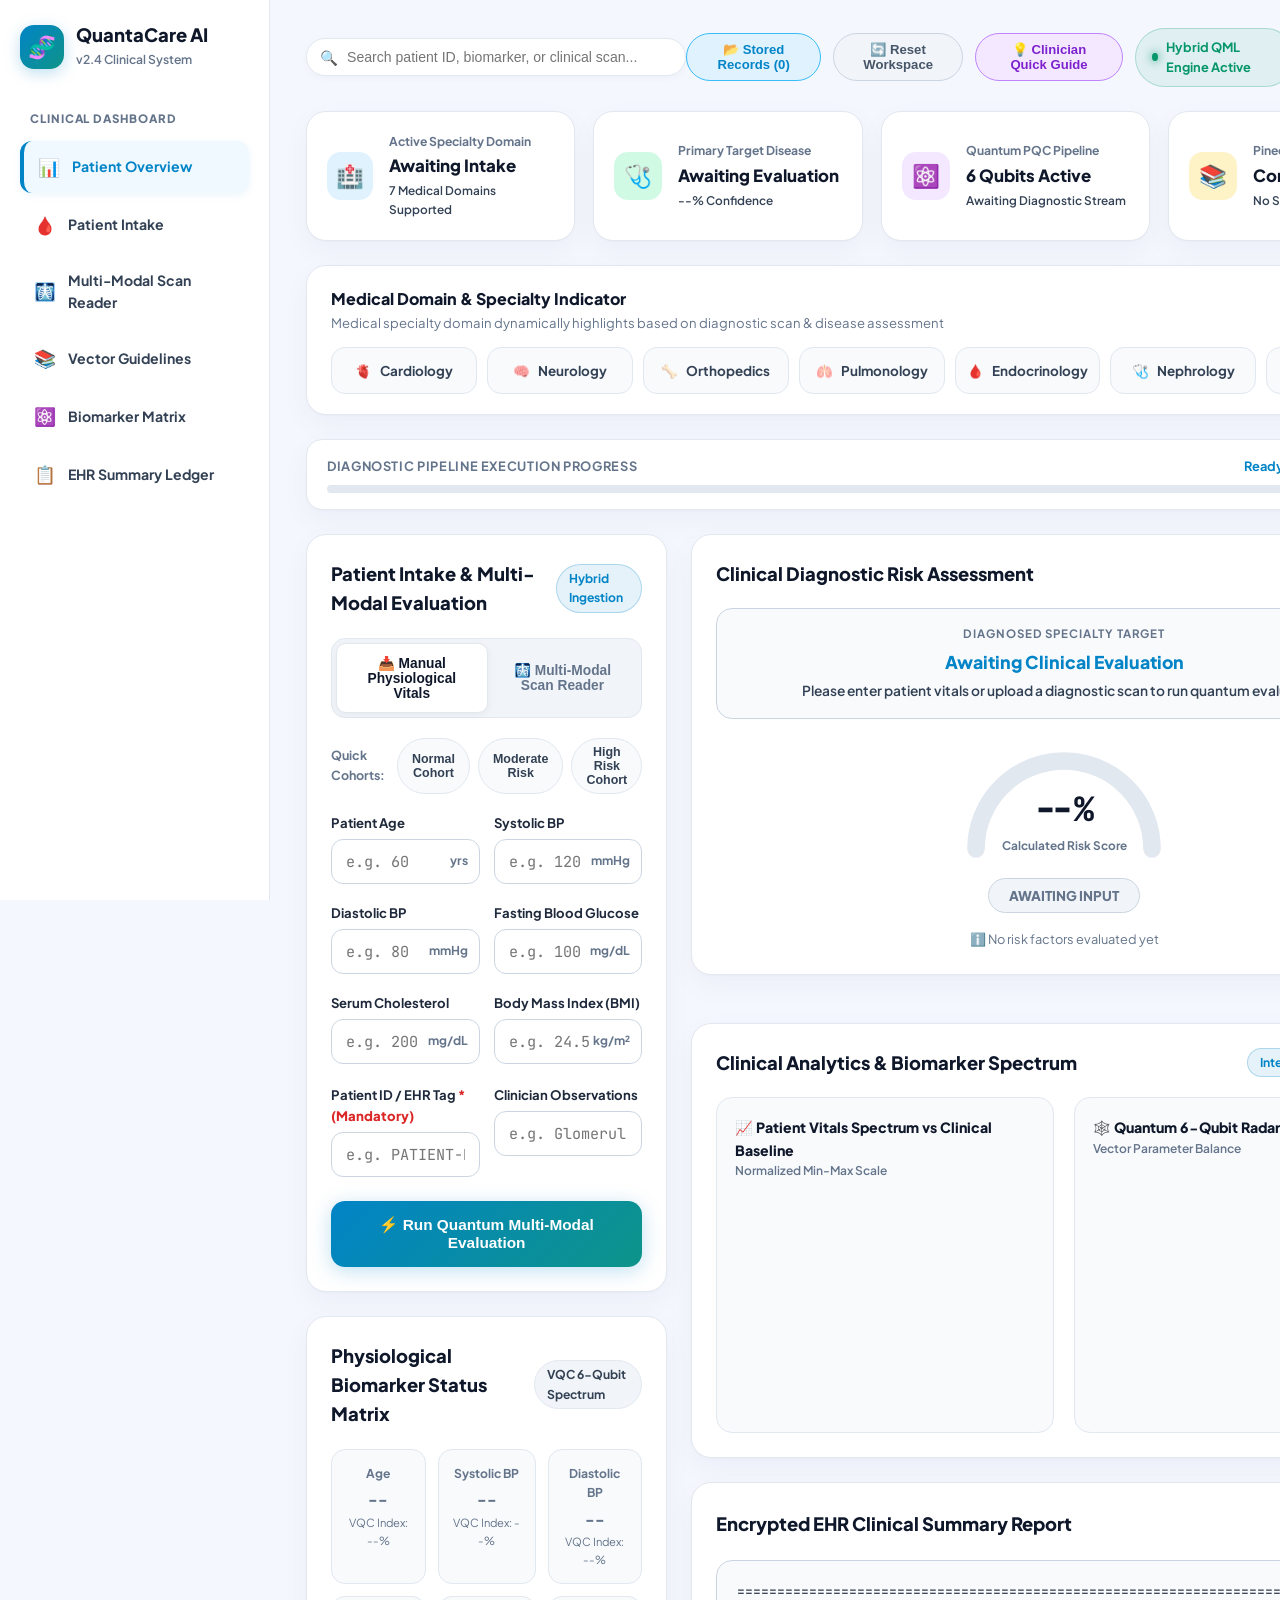
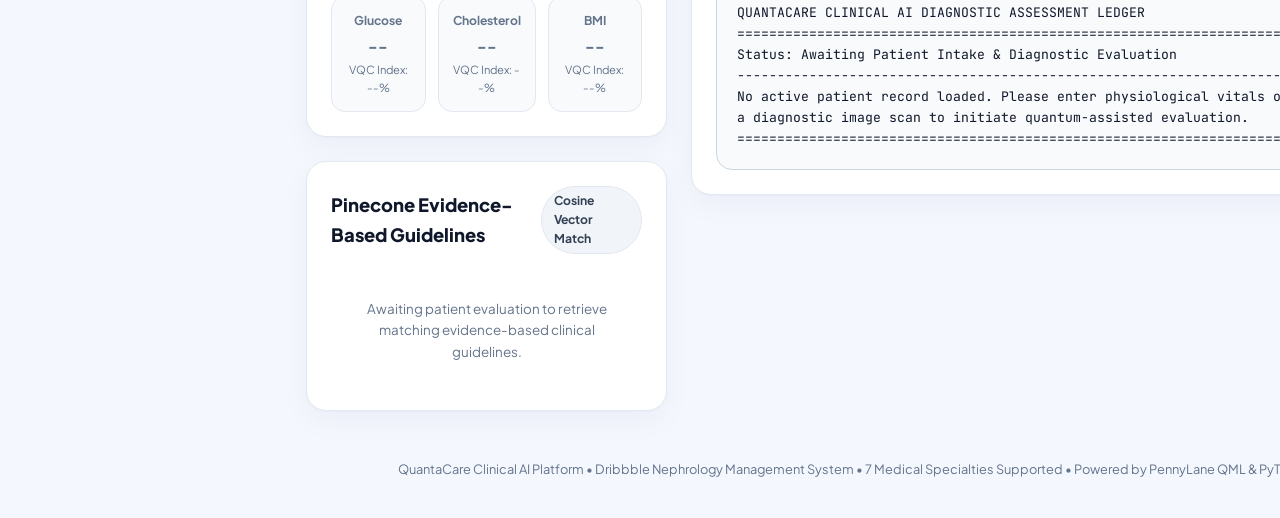
==== templates/index.html @ 94549319 "Initial commit for QuantaCare codebase and architecture docs" ====
<!DOCTYPE html>
<html lang="en">
<head>
    <meta charset="UTF-8">
    <meta name="viewport" content="width=device-width, initial-scale=1.0">
    <title>QuantaCare — Nephrology & Multi-Domain Clinical Intelligence System</title>
    <link rel="preconnect" href="https://fonts.googleapis.com">
    <link rel="preconnect" href="https://fonts.gstatic.com" crossorigin>
    <link href="https://fonts.googleapis.com/css2?family=Plus+Jakarta+Sans:wght@300;400;500;600;700;800&family=JetBrains+Mono:wght@400;600;800&display=swap" rel="stylesheet">
    <script src="https://cdn.jsdelivr.net/npm/chart.js@4.4.1/dist/chart.umd.min.js"></script>
    <link rel="stylesheet" href="/static/css/vintage.css?v=5.0">
</head>
<body class="dribbble-dashboard-body">

    <div class="app-layout">
        <!-- 1. Dribbble Sidebar Navigation -->
        <aside class="sidebar">
            <div class="sidebar-header">
                <div class="brand-logo">
                    <span class="logo-icon">🧬</span>
                    <div class="brand-text">
                        <span class="brand-title">QuantaCare AI</span>
                        <span class="brand-sub">v2.4 Clinical System</span>
                    </div>
                </div>
            </div>

            <nav class="sidebar-nav">
                <div class="nav-section-title">CLINICAL DASHBOARD</div>
                <a href="#" class="nav-item active">
                    <span class="nav-icon">📊</span>
                    <span class="nav-label">Patient Overview</span>
                </a>
                <a href="#panel_manual_entry" class="nav-item">
                    <span class="nav-icon">🩸</span>
                    <span class="nav-label">Patient Intake</span>
                </a>
                <a href="#panel_scan_entry" class="nav-item">
                    <span class="nav-icon">🩻</span>
                    <span class="nav-label">Multi-Modal Scan Reader</span>
                </a>
                <a href="#pinecone_section" class="nav-item">
                    <span class="nav-icon">📚</span>
                    <span class="nav-label">Vector Guidelines</span>
                </a>
                <a href="#biomarker_section" class="nav-item">
                    <span class="nav-icon">⚛️</span>
                    <span class="nav-label">Biomarker Matrix</span>
                </a>
                <a href="#report_section" class="nav-item">
                    <span class="nav-icon">📋</span>
                    <span class="nav-label">EHR Summary Ledger</span>
                </a>
            </nav>


        </aside>

        <!-- 2. Main Content Workspace -->
        <main class="main-content">

            <!-- Top Navigation Bar -->
            <header class="top-navbar">
                <div class="navbar-left">
                    <div class="search-bar">
                        <span class="search-icon">🔍</span>
                        <input type="text" id="global_search_input" class="search-input" placeholder="Search patient ID, biomarker, or clinical scan..." autocomplete="off">
                        <div id="global_search_dropdown" class="search-dropdown-menu" style="display: none;"></div>
                    </div>
                </div>

                <div class="navbar-right">
                    <button type="button" class="btn-history-toggle" id="btn_history_toggle">📂 Stored Records (<span id="stored_records_count">0</span>)</button>
                    <button type="button" class="btn-guide-toggle" id="btn_reset_workspace" style="background: #f1f5f9; color: #475569; border: 1px solid #cbd5e1;">🔄 Reset Workspace</button>
                    <button type="button" class="btn-guide-toggle" id="btn_guide_toggle">💡 Clinician Quick Guide</button>
                    <div class="sys-pill live">
                        <span class="dot-pulse"></span>
                        <span>Hybrid QML Engine Active</span>
                    </div>
                    <button type="button" class="btn-print-out" id="btn_print_report">🖨️ Export EHR Report</button>
                </div>
            </header>

            <!-- Clinician Quick Guide Collapsible Box -->
            <div class="guide-collapsible-box" id="guide_box" style="display: none;">
                <div class="guide-box-title">📋 Clinician Workflow Instructions & Diagnostic Protocol</div>
                <div class="guide-box-grid">
                    <div class="guide-step">
                        <div class="guide-step-num">1</div>
                        <div>Select a <strong>Medical Specialty</strong> pill below or enter manual patient vitals.</div>
                    </div>
                    <div class="guide-step">
                        <div class="guide-step-num">2</div>
                        <div>Upload a <strong>Medical CT/X-Ray Scan</strong> or report image for automated PyTorch CNN feature extraction.</div>
                    </div>
                    <div class="guide-step">
                        <div class="guide-step-num">3</div>
                        <div>Review the <strong>SVG Risk Speedometer</strong>, Pinecone Vector Matches, and encrypted EHR Diagnostic Summary.</div>
                    </div>
                </div>
            </div>

            <!-- 3. Top Banner Metric Stat Cards -->
            <section class="stats-banner-grid">
                <div class="stat-card">
                    <div class="stat-icon-wrap icon-blue">🏥</div>
                    <div class="stat-info">
                        <div class="stat-label">Active Specialty Domain</div>
                        <div class="stat-value" id="disp_active_domain_label">Awaiting Intake</div>
                        <div class="stat-sub">7 Medical Domains Supported</div>
                    </div>
                </div>

                <div class="stat-card">
                    <div class="stat-icon-wrap icon-emerald">🩺</div>
                    <div class="stat-info">
                        <div class="stat-label">Primary Target Disease</div>
                        <div class="stat-value" id="disp_stat_disease_name">Awaiting Evaluation</div>
                        <div class="stat-sub" id="disp_confidence">--% Confidence</div>
                    </div>
                </div>

                <div class="stat-card">
                    <div class="stat-icon-wrap icon-purple">⚛️</div>
                    <div class="stat-info">
                        <div class="stat-label">Quantum PQC Pipeline</div>
                        <div class="stat-value">6 Qubits Active</div>
                        <div class="stat-sub" id="disp_fusion_mode">Awaiting Diagnostic Stream</div>
                    </div>
                </div>

                <div class="stat-card">
                    <div class="stat-icon-wrap icon-amber">📚</div>
                    <div class="stat-info">
                        <div class="stat-label">Pinecone Vector DB</div>
                        <div class="stat-value">Connected</div>
                        <div class="stat-sub" id="disp_image_status">No Scan Ingested</div>
                    </div>
                </div>
            </section>

            <!-- 4. 7-Medical Domain Selector Deck -->
            <section class="domain-selector-section">
                <div class="section-title-row">
                    <div class="section-heading">Medical Domain & Specialty Indicator</div>
                    <div class="section-desc">Medical specialty domain dynamically highlights based on diagnostic scan & disease assessment</div>
                </div>
                <div class="specialty-pill-grid">
                    <div class="specialty-btn" data-domain="cardiology">
                        <span>🫀</span> Cardiology
                    </div>
                    <div class="specialty-btn" data-domain="neurology">
                        <span>🧠</span> Neurology
                    </div>
                    <div class="specialty-btn" data-domain="orthopedics">
                        <span>🦴</span> Orthopedics
                    </div>
                    <div class="specialty-btn" data-domain="pulmonology">
                        <span>🫁</span> Pulmonology
                    </div>
                    <div class="specialty-btn" data-domain="endocrinology">
                        <span>🩸</span> Endocrinology
                    </div>
                    <div class="specialty-btn" data-domain="nephrology">
                        <span>🩺</span> Nephrology
                    </div>
                    <div class="specialty-btn" data-domain="oncology">
                        <span>🔬</span> Oncology
                    </div>
                </div>
            </section>

            <!-- Progress Tracker -->
            <div class="progress-card progress-container">
                <div class="progress-header-row">
                    <div class="progress-header-title">Diagnostic Pipeline Execution Progress</div>
                    <div class="progress-status-text" id="disp_step_status">Ready for Patient Evaluation</div>
                </div>
                <div class="progress-track">
                    <div class="progress-bar" id="main_progress_bar"></div>
                </div>
            </div>

            <!-- 5. Main 2-Column Dashboard Workspace Grid -->
            <div class="dashboard-grid">

                <!-- Left Column: Patient Evaluation Intake Workspace -->
                <div class="grid-column">

                    <!-- Intake Card -->
                    <div class="modern-card">
                        <div class="card-title-row">
                            <h2 class="card-title-text">Patient Intake & Multi-Modal Evaluation</h2>
                            <span class="card-badge glow-badge">Hybrid Ingestion</span>
                        </div>

                        <!-- Tab Switcher -->
                        <div class="tab-switcher">
                            <button type="button" class="tab-btn active" id="tab_btn_manual">📥 Manual Physiological Vitals</button>
                            <button type="button" class="tab-btn" id="tab_btn_scan">🩻 Multi-Modal Scan Reader</button>
                        </div>

                        <!-- Panel A: Manual Form -->
                        <div id="panel_manual_entry" style="display: block;">
                            <div class="preset-pills">
                                <span class="preset-label" style="font-size: 0.78rem; font-weight: 700; color: #64748b; margin-right: 4px; align-self: center;">Quick Cohorts:</span>
                                <button type="button" class="preset-pill-btn" id="preset_normal">Normal Cohort</button>
                                <button type="button" class="preset-pill-btn" id="preset_moderate">Moderate Risk</button>
                                <button type="button" class="preset-pill-btn" id="preset_high">High Risk Cohort</button>
                            </div>

                            <form id="form_manual_vitals">
                                <div class="vitals-input-grid">
                                    <div class="form-group">
                                        <label class="form-label" for="val_age">Patient Age</label>
                                        <div class="input-wrap">
                                            <input type="number" id="val_age" class="styled-input" placeholder="e.g. 60" min="1" max="120" step="1">
                                            <span class="input-suffix">yrs</span>
                                        </div>
                                    </div>
                                    <div class="form-group">
                                        <label class="form-label" for="val_sys_bp">Systolic BP</label>
                                        <div class="input-wrap">
                                            <input type="number" id="val_sys_bp" class="styled-input" placeholder="e.g. 120" min="60" max="260" step="1">
                                            <span class="input-suffix">mmHg</span>
                                        </div>
                                    </div>
                                    <div class="form-group">
                                        <label class="form-label" for="val_dia_bp">Diastolic BP</label>
                                        <div class="input-wrap">
                                            <input type="number" id="val_dia_bp" class="styled-input" placeholder="e.g. 80" min="40" max="150" step="1">
                                            <span class="input-suffix">mmHg</span>
                                        </div>
                                    </div>
                                    <div class="form-group">
                                        <label class="form-label" for="val_fbs">Fasting Blood Glucose</label>
                                        <div class="input-wrap">
                                            <input type="number" id="val_fbs" class="styled-input" placeholder="e.g. 100" min="50" max="500" step="1">
                                            <span class="input-suffix">mg/dL</span>
                                        </div>
                                    </div>
                                    <div class="form-group">
                                        <label class="form-label" for="val_chol">Serum Cholesterol</label>
                                        <div class="input-wrap">
                                            <input type="number" id="val_chol" class="styled-input" placeholder="e.g. 200" min="100" max="600" step="1">
                                            <span class="input-suffix">mg/dL</span>
                                        </div>
                                    </div>
                                    <div class="form-group">
                                        <label class="form-label" for="val_bmi">Body Mass Index (BMI)</label>
                                        <div class="input-wrap">
                                            <input type="number" id="val_bmi" class="styled-input" placeholder="e.g. 24.5" min="10" max="60" step="0.1">
                                            <span class="input-suffix">kg/m²</span>
                                        </div>
                                    </div>
                                </div>

                                <div class="meta-inputs">
                                    <div class="form-group">
                                        <label class="form-label" for="val_patient_id">Patient ID / EHR Tag <span style="color: #dc2626; font-weight: 800;">* (Mandatory)</span></label>
                                        <input type="text" id="val_patient_id" class="styled-input" placeholder="e.g. PATIENT-NEPH-4091" required>
                                    </div>
                                    <div class="form-group">
                                        <label class="form-label" for="val_notes">Clinician Observations</label>
                                        <input type="text" id="val_notes" class="styled-input" placeholder="e.g. Glomerular Filtration Rate check requested">
                                    </div>
                                </div>

                                <button type="submit" class="btn-primary-action" id="btn_run_eval">
                                    <span>⚡ Run Quantum Multi-Modal Evaluation</span>
                                </button>
                            </form>
                        </div>

                        <!-- Panel B: Scan Reader Drag and Drop -->
                        <div id="panel_scan_entry" style="display: none;">
                            <div class="form-group" style="margin-bottom: 16px; text-align: left;">
                                <label class="form-label" for="scan_patient_id">Patient ID / EHR Tag <span style="color: #dc2626; font-weight: 800;">* (Mandatory)</span></label>
                                <input type="text" id="scan_patient_id" class="styled-input" placeholder="e.g. PATIENT-SCAN-9021" required>
                            </div>

                            <!-- Mandatory 6 Vitals Input Grid for Scan Ingestion -->
                            <div class="vitals-input-grid" style="margin-bottom: 16px;">
                                <div class="form-group">
                                    <label class="form-label" for="scan_age">Patient Age <span style="color: #dc2626; font-weight: 800;">* (Mandatory)</span></label>
                                    <div class="input-wrap">
                                        <input type="number" id="scan_age" class="styled-input" placeholder="e.g. 60" min="1" max="120" step="1" required>
                                        <span class="input-suffix">yrs</span>
                                    </div>
                                </div>
                                <div class="form-group">
                                    <label class="form-label" for="scan_sys_bp">Systolic BP <span style="color: #dc2626; font-weight: 800;">* (Mandatory)</span></label>
                                    <div class="input-wrap">
                                        <input type="number" id="scan_sys_bp" class="styled-input" placeholder="e.g. 120" min="60" max="260" step="1" required>
                                        <span class="input-suffix">mmHg</span>
                                    </div>
                                </div>
                                <div class="form-group">
                                    <label class="form-label" for="scan_dia_bp">Diastolic BP <span style="color: #dc2626; font-weight: 800;">* (Mandatory)</span></label>
                                    <div class="input-wrap">
                                        <input type="number" id="scan_dia_bp" class="styled-input" placeholder="e.g. 80" min="40" max="150" step="1" required>
                                        <span class="input-suffix">mmHg</span>
                                    </div>
                                </div>
                                <div class="form-group">
                                    <label class="form-label" for="scan_fbs">Fasting Blood Glucose <span style="color: #dc2626; font-weight: 800;">* (Mandatory)</span></label>
                                    <div class="input-wrap">
                                        <input type="number" id="scan_fbs" class="styled-input" placeholder="e.g. 100" min="50" max="500" step="1" required>
                                        <span class="input-suffix">mg/dL</span>
                                    </div>
                                </div>
                                <div class="form-group">
                                    <label class="form-label" for="scan_chol">Serum Cholesterol <span style="color: #dc2626; font-weight: 800;">* (Mandatory)</span></label>
                                    <div class="input-wrap">
                                        <input type="number" id="scan_chol" class="styled-input" placeholder="e.g. 200" min="100" max="600" step="1" required>
                                        <span class="input-suffix">mg/dL</span>
                                    </div>
                                </div>
                                <div class="form-group">
                                    <label class="form-label" for="scan_bmi">BMI <span style="color: #dc2626; font-weight: 800;">* (Mandatory)</span></label>
                                    <div class="input-wrap">
                                        <input type="number" id="scan_bmi" class="styled-input" placeholder="e.g. 24.5" min="10" max="60" step="0.1" required>
                                        <span class="input-suffix">kg/m²</span>
                                    </div>
                                </div>
                            </div>

                            <div class="dropzone-box" id="ocr_drop_zone">
                                <div class="drop-icon">🩻</div>
                                <div class="drop-title">Drag & Drop Medical Scan or Lab Report</div>
                                <div class="drop-desc">Supports CT Scans, MRIs, X-Rays, ECGs, and Lab PDF/Image Reports (PNG, JPG, WEBP)</div>
                                <label class="btn-browse" for="scan_file_input">Browse Clinical Image Files</label>
                                <input type="file" id="scan_file_input" accept="image/*,.pdf" style="display: none;">

                                <div class="preview-box" id="preview_box" style="display: none;">
                                    <img id="img_preview_thumb" class="preview-img" src="" alt="Scan Thumbnail">
                                    <div class="preview-info">
                                        <div class="preview-info-name" id="preview_filename">scan_image.png</div>
                                        <div class="preview-info-size" id="preview_filesize">142 KB</div>
                                        <div class="preview-info-tag">✓ PyTorch CNN Encoder Ready</div>
                                    </div>
                                </div>
                            </div>

                            <button type="button" class="btn-primary-action" id="btn_upload_scan" style="margin-top: 20px;">
                                <span>🔍 Extract Visual Embeddings & Scan</span>
                            </button>
                        </div>
                    </div>

                    <!-- Biomarker Status Matrix Card -->
                    <div class="modern-card" id="biomarker_section">
                        <div class="card-title-row">
                            <h2 class="card-title-text">Physiological Biomarker Status Matrix</h2>
                            <span class="card-badge">VQC 6-Qubit Spectrum</span>
                        </div>
                        <div class="biomarker-grid" id="qubit_telemetry_container">
                            <div class="biomarker-card">
                                <div class="biomarker-title">Age</div>
                                <div class="biomarker-val" style="color: var(--text-muted);">--</div>
                                <div style="color: var(--text-muted); font-size: 0.7rem; margin-top: 2px;">VQC Index: --%</div>
                            </div>
                            <div class="biomarker-card">
                                <div class="biomarker-title">Systolic BP</div>
                                <div class="biomarker-val" style="color: var(--text-muted);">--</div>
                                <div style="color: var(--text-muted); font-size: 0.7rem; margin-top: 2px;">VQC Index: --%</div>
                            </div>
                            <div class="biomarker-card">
                                <div class="biomarker-title">Diastolic BP</div>
                                <div class="biomarker-val" style="color: var(--text-muted);">--</div>
                                <div style="color: var(--text-muted); font-size: 0.7rem; margin-top: 2px;">VQC Index: --%</div>
                            </div>
                            <div class="biomarker-card">
                                <div class="biomarker-title">Glucose</div>
                                <div class="biomarker-val" style="color: var(--text-muted);">--</div>
                                <div style="color: var(--text-muted); font-size: 0.7rem; margin-top: 2px;">VQC Index: --%</div>
                            </div>
                            <div class="biomarker-card">
                                <div class="biomarker-title">Cholesterol</div>
                                <div class="biomarker-val" style="color: var(--text-muted);">--</div>
                                <div style="color: var(--text-muted); font-size: 0.7rem; margin-top: 2px;">VQC Index: --%</div>
                            </div>
                            <div class="biomarker-card">
                                <div class="biomarker-title">BMI</div>
                                <div class="biomarker-val" style="color: var(--text-muted);">--</div>
                                <div style="color: var(--text-muted); font-size: 0.7rem; margin-top: 2px;">VQC Index: --%</div>
                            </div>
                        </div>
                    </div>

                    <!-- Pinecone Evidence-Based Guidelines -->
                    <div class="modern-card" id="pinecone_section">
                        <div class="card-title-row">
                            <h2 class="card-title-text">Pinecone Evidence-Based Guidelines</h2>
                            <span class="card-badge">Cosine Vector Match</span>
                        </div>
                        <div class="cases-gallery" id="pinecone_matches_container">
                            <div class="cases-placeholder">Awaiting patient evaluation to retrieve matching evidence-based clinical guidelines.</div>
                        </div>
                    </div>

                </div>

                <!-- Right Column: Diagnostic Risk Meter, Analytics & Encrypted EHR Report -->
                <div class="grid-column">

                    <!-- Diagnostic Risk Meter Card -->
                    <div class="modern-card">
                        <div class="card-title-row">
                            <h2 class="card-title-text">Clinical Diagnostic Risk Assessment</h2>
                            <span class="card-badge glow-badge">PennyLane QML</span>
                        </div>

                        <div class="target-disease-card">
                            <div class="target-label">Diagnosed Specialty Target</div>
                            <div class="target-title" id="disp_disease_name">Awaiting Clinical Evaluation</div>
                            <div class="target-desc" id="disp_condition_desc">Please enter patient vitals or upload a diagnostic scan to run quantum evaluation.</div>
                        </div>

                        <!-- SVG Speedometer Arc -->
                        <div class="gauge-meter-wrapper">
                            <div class="gauge-wrap">
                                <svg class="gauge-svg-element" viewBox="0 0 100 55">
                                    <path d="M 10 50 A 40 40 0 0 1 90 50" fill="none" stroke="#e2e8f0" stroke-width="8" stroke-linecap="round"/>
                                    <path id="svg_risk_arc" d="M 10 50 A 40 40 0 0 1 90 50" fill="none" stroke="url(#riskGradient)" stroke-width="8" stroke-dasharray="125.66" stroke-dashoffset="125.66" stroke-linecap="round" style="transition: stroke-dashoffset 1s ease;"/>
                                    <defs>
                                        <linearGradient id="riskGradient" x1="0%" y1="0%" x2="100%" y2="0%">
                                            <stop offset="0%" stop-color="#059669" />
                                            <stop offset="50%" stop-color="#d97706" />
                                            <stop offset="100%" stop-color="#dc2626" />
                                        </linearGradient>
                                    </defs>
                                </svg>
                                <div class="gauge-center-content">
                                    <div class="gauge-num-big" id="disp_risk_score">--%</div>
                                    <div class="gauge-num-label">Calculated Risk Score</div>
                                </div>
                            </div>

                            <div style="text-align: center;">
                                <span class="risk-pill-badge pill-neutral" id="wax_seal_badge">AWAITING INPUT</span>
                            </div>

                            <div class="factors-wrap" id="disp_risk_factors_container">
                                <span style="font-size: 0.8rem; color: var(--text-muted);">ℹ️ No risk factors evaluated yet</span>
                            </div>
                        </div>
                    </div>

                    <!-- Clinical Analytics & Biomarker Spectrum Graphs -->
                    <div class="modern-card analytics-card" id="analytics_section">
                        <div class="card-title-row">
                            <h2 class="card-title-text">Clinical Analytics & Biomarker Spectrum</h2>
                            <span class="card-badge glow-badge">Interactive Chart Engine</span>
                        </div>
                        <div class="analytics-charts-grid">
                            <div class="chart-box">
                                <div class="chart-header">
                                    <span class="chart-title">📈 Patient Vitals Spectrum vs Clinical Baseline</span>
                                    <span class="chart-sub">Normalized Min-Max Scale</span>
                                </div>
                                <div class="canvas-wrap">
                                    <canvas id="vitals_line_chart"></canvas>
                                </div>
                            </div>
                            <div class="chart-box">
                                <div class="chart-header">
                                    <span class="chart-title">🕸️ Quantum 6-Qubit Radar Telemetry</span>
                                    <span class="chart-sub">Vector Parameter Balance</span>
                                </div>
                                <div class="canvas-wrap">
                                    <canvas id="biomarker_radar_chart"></canvas>
                                </div>
                            </div>
                        </div>
                    </div>

                    <!-- EHR Diagnostic Report Box -->
                    <div class="modern-card" id="report_section">
                        <div class="card-title-row">
                            <h2 class="card-title-text">Encrypted EHR Clinical Summary Report</h2>
                            <button type="button" class="btn-print-out" id="btn_print_report_sec">🖨️ Print</button>
                        </div>
                        <div class="report-box" id="report_container">
================================================================================
QUANTACARE CLINICAL AI DIAGNOSTIC ASSESSMENT LEDGER
================================================================================
Status: Awaiting Patient Intake & Diagnostic Evaluation
--------------------------------------------------------------------------------
No active patient record loaded. Please enter physiological vitals or upload 
a diagnostic image scan to initiate quantum-assisted evaluation.
================================================================================
                        </div>
                    </div>

                </div>

            </div>

            <!-- Footer -->
            <footer class="app-foot">
                QuantaCare Clinical AI Platform • Dribbble Nephrology Management System • 7 Medical Specialties Supported • Powered by PennyLane QML & PyTorch Vision
            </footer>

        </main>
    </div>

    <!-- Stored Patient Records Drawer Modal -->
    <div class="modal-overlay" id="history_modal" style="display: none;">
        <div class="modal-card">
            <div class="modal-header">
                <h3>📂 Stored Patient Diagnostic Records Ledger</h3>
                <button type="button" class="btn-modal-close" id="btn_close_history">✖</button>
            </div>
            <div class="modal-body">
                <div class="modal-search-row">
                    <input type="text" id="history_search_input" class="search-input" placeholder="Search saved records by Patient ID, Domain, or Condition...">
                    <button type="button" class="btn-clear-history" id="btn_clear_history">🗑️ Clear Ledger</button>
                </div>
                <div class="history-list" id="history_list_container">
                    <!-- Populated dynamically via localStorage in app.js -->
                </div>
            </div>
        </div>
    </div>

    <script src="/static/js/app.js?v=5.7"></script>
</body>
</html>
---- static/css/vintage.css ----
/* ==========================================================================
   QUANTACARE — DRIBBBLE NEPHROLOGY MANAGEMENT SYSTEM DASHBOARD
   ========================================================================== */

@import url('https://fonts.googleapis.com/css2?family=Plus+Jakarta+Sans:wght@300;400;500;600;700;800&family=JetBrains+Mono:wght@400;600;800&display=swap');

:root {
    --bg-app: #f4f7fe;
    --bg-card: #ffffff;
    --bg-sidebar: #ffffff;
    --bg-subtle: #f8fafc;

    --primary: #0284c7;
    --primary-gradient: linear-gradient(135deg, #0284c7 0%, #0d9488 100%);
    --primary-glow: rgba(2, 132, 199, 0.25);
    --primary-hover: #0369a1;

    --accent-purple: #7c3aed;
    --accent-cyan: #0284c7;

    --text-main: #0f172a;
    --text-secondary: #334155;
    --text-muted: #64748b;

    --border-color: #e2e8f0;
    --border-strong: #cbd5e1;

    --risk-low: #059669;
    --risk-low-bg: rgba(5, 150, 105, 0.1);
    --risk-moderate: #d97706;
    --risk-moderate-bg: rgba(217, 119, 6, 0.1);
    --risk-high: #dc2626;
    --risk-high-bg: rgba(220, 38, 38, 0.1);

    --font-sans: 'Plus Jakarta Sans', -apple-system, BlinkMacSystemFont, sans-serif;
    --font-mono: 'JetBrains Mono', monospace;

    --radius-lg: 20px;
    --radius-md: 14px;
    --radius-sm: 8px;

    --shadow-card: 0 10px 30px rgba(15, 23, 42, 0.04), 0 1px 3px rgba(15, 23, 42, 0.02);
}

* {
    box-sizing: border-box;
    margin: 0;
    padding: 0;
    -webkit-font-smoothing: antialiased;
}

body.dribbble-dashboard-body {
    background-color: var(--bg-app);
    color: var(--text-main);
    font-family: var(--font-sans);
    font-size: 15px;
    line-height: 1.6;
    min-height: 100vh;
    margin: 0;
    padding: 0;
}

/* App Layout Grid: Sidebar + Main Content */
.app-layout {
    display: flex;
    min-height: 100vh;
}

/* --- Sidebar --- */
aside.sidebar {
    width: 270px;
    background: var(--bg-sidebar);
    border-right: 1px solid var(--border-color);
    display: flex;
    flex-direction: column;
    justify-content: space-between;
    padding: 24px 20px;
    position: sticky;
    top: 0;
    height: 100vh;
    flex-shrink: 0;
}

.sidebar-header {
    margin-bottom: 28px;
}

.brand-logo {
    display: flex;
    align-items: center;
    gap: 12px;
}

.logo-icon {
    width: 44px;
    height: 44px;
    background: var(--primary-gradient);
    border-radius: 14px;
    display: flex;
    align-items: center;
    justify-content: center;
    font-size: 1.4rem;
    color: #ffffff;
    box-shadow: 0 4px 15px rgba(2, 132, 199, 0.25);
}

.brand-title {
    font-size: 1.15rem;
    font-weight: 800;
    color: var(--text-main);
    display: block;
    line-height: 1.2;
}

.brand-sub {
    font-size: 0.76rem;
    color: var(--text-muted);
    font-weight: 600;
}

.sidebar-nav {
    display: flex;
    flex-direction: column;
    gap: 6px;
    flex: 1;
}

.nav-section-title {
    font-size: 0.72rem;
    font-weight: 800;
    color: var(--text-muted);
    letter-spacing: 0.08em;
    margin: 12px 0 6px 10px;
}

.nav-item {
    display: flex;
    align-items: center;
    gap: 12px;
    padding: 12px 14px;
    border-radius: 12px;
    color: var(--text-secondary);
    text-decoration: none;
    font-weight: 700;
    font-size: 0.88rem;
    transition: all 0.2s ease;
}

.nav-item:hover {
    background: #f8fafc;
    color: var(--text-main);
}

.nav-item.active {
    background: #f0f9ff;
    color: var(--primary);
    border-left: 4px solid var(--primary);
    box-shadow: 0 2px 8px rgba(2, 132, 199, 0.08);
}

.nav-icon {
    font-size: 1.1rem;
}

.doctor-profile-card {
    background: #f8fafc;
    border: 1px solid var(--border-color);
    border-radius: 16px;
    padding: 12px;
    display: flex;
    align-items: center;
    gap: 12px;
    position: relative;
}

.doc-avatar {
    width: 40px;
    height: 40px;
    border-radius: 12px;
    object-fit: cover;
}

.doc-name {
    font-size: 0.84rem;
    font-weight: 800;
    color: var(--text-main);
}

.doc-role {
    font-size: 0.74rem;
    color: var(--text-muted);
}

.doc-status-dot {
    width: 8px;
    height: 8px;
    background: #059669;
    border-radius: 50%;
    position: absolute;
    top: 14px;
    right: 14px;
    box-shadow: 0 0 8px #059669;
}

/* --- Main Content Workspace --- */
main.main-content {
    flex: 1;
    padding: 28px 36px;
    max-width: 1380px;
}

/* Top Navbar */
header.top-navbar {
    display: flex;
    justify-content: space-between;
    align-items: center;
    margin-bottom: 24px;
}

.search-bar {
    position: relative;
    display: flex;
    align-items: center;
}

.search-icon {
    position: absolute;
    left: 14px;
    font-size: 0.9rem;
    color: var(--text-muted);
}

.search-input {
    width: 380px;
    background: #ffffff;
    border: 1px solid var(--border-color);
    border-radius: 100px;
    padding: 10px 18px 10px 40px;
    font-size: 0.88rem;
    color: var(--text-main);
    outline: none;
    transition: all 0.2s ease;
    box-shadow: 0 2px 8px rgba(15, 23, 42, 0.03);
}

.search-input:focus {
    border-color: var(--primary);
    box-shadow: 0 0 0 3px rgba(2, 132, 199, 0.15);
}

.search-dropdown-menu {
    position: absolute;
    top: calc(100% + 8px);
    left: 0;
    width: 440px;
    background: #ffffff;
    border: 1px solid #cbd5e1;
    border-radius: 12px;
    box-shadow: 0 10px 30px -5px rgba(15, 23, 42, 0.18);
    z-index: 1000;
    max-height: 380px;
    overflow-y: auto;
    padding: 8px;
}

.search-dropdown-item {
    display: flex;
    justify-content: space-between;
    align-items: center;
    padding: 10px 12px;
    border-radius: 8px;
    cursor: pointer;
    transition: background 0.15s ease;
    border-bottom: 1px solid #f1f5f9;
}

.search-dropdown-item:last-child {
    border-bottom: none;
}

.search-dropdown-item:hover {
    background: #f0f9ff;
}

.search-dropdown-info {
    display: flex;
    flex-direction: column;
    gap: 2px;
    max-width: 70%;
}

.search-dropdown-title {
    font-weight: 700;
    font-size: 0.82rem;
    color: #0f172a;
}

.search-dropdown-sub {
    font-size: 0.74rem;
    color: #64748b;
}

.navbar-right {
    display: flex;
    align-items: center;
    gap: 12px;
}

.btn-guide-toggle {
    background: #f3e8ff;
    border: 1px solid #c084fc;
    color: #7e22ce;
    padding: 8px 18px;
    border-radius: 100px;
    font-size: 0.82rem;
    font-weight: 700;
    cursor: pointer;
    transition: all 0.25s ease;
}

.btn-guide-toggle:hover {
    background: #7e22ce;
    color: #ffffff;
}

.btn-history-toggle {
    background: #e0f2fe;
    border: 1px solid #38bdf8;
    color: #0284c7;
    padding: 8px 18px;
    border-radius: 100px;
    font-size: 0.82rem;
    font-weight: 700;
    cursor: pointer;
    transition: all 0.25s ease;
}

.btn-history-toggle:hover {
    background: #0284c7;
    color: #ffffff;
}

.sys-pill {
    background: rgba(5, 150, 105, 0.08);
    border: 1px solid rgba(5, 150, 105, 0.25);
    color: var(--risk-low);
    padding: 8px 16px;
    border-radius: 100px;
    font-size: 0.8rem;
    font-weight: 700;
    display: flex;
    align-items: center;
    gap: 8px;
}

.dot-pulse {
    width: 8px;
    height: 8px;
    background: var(--risk-low);
    border-radius: 50%;
    box-shadow: 0 0 10px var(--risk-low);
    animation: pulseGlow 2s infinite;
}

@keyframes pulseGlow {
    0% { transform: scale(0.95); box-shadow: 0 0 0 0 rgba(5, 150, 105, 0.7); }
    70% { transform: scale(1.15); box-shadow: 0 0 0 8px rgba(5, 150, 105, 0); }
    100% { transform: scale(0.95); box-shadow: 0 0 0 0 rgba(5, 150, 105, 0); }
}

/* Stat Banner Cards */
.stats-banner-grid {
    display: grid;
    grid-template-columns: repeat(4, 1fr);
    gap: 18px;
    margin-bottom: 24px;
}

.stat-card {
    background: #ffffff;
    border: 1px solid var(--border-color);
    border-radius: 20px;
    padding: 20px;
    display: flex;
    align-items: center;
    gap: 16px;
    box-shadow: var(--shadow-card);
}

.stat-icon-wrap {
    width: 48px;
    height: 48px;
    border-radius: 14px;
    display: flex;
    align-items: center;
    justify-content: center;
    font-size: 1.4rem;
}

.icon-blue { background: #e0f2fe; color: #0284c7; }
.icon-emerald { background: #d1fae5; color: #059669; }
.icon-purple { background: #f3e8ff; color: #7e22ce; }
.icon-amber { background: #fef3c7; color: #d97706; }

.stat-label {
    font-size: 0.76rem;
    color: var(--text-muted);
    font-weight: 700;
}

.stat-value {
    font-size: 1.05rem;
    font-weight: 800;
    color: var(--text-main);
    margin-top: 2px;
}

.stat-sub {
    font-size: 0.74rem;
    color: var(--text-secondary);
    font-weight: 600;
    margin-top: 2px;
}

/* Specialty Selector Pill Bar */
.domain-selector-section {
    background: #ffffff;
    border: 1px solid var(--border-color);
    border-radius: 20px;
    padding: 20px 24px;
    margin-bottom: 24px;
    box-shadow: var(--shadow-card);
}

.section-title-row {
    margin-bottom: 14px;
}

.section-heading {
    font-size: 1rem;
    font-weight: 800;
    color: var(--text-main);
}

.section-desc {
    font-size: 0.82rem;
    color: var(--text-muted);
}

.specialty-pill-grid {
    display: grid;
    grid-template-columns: repeat(7, 1fr);
    gap: 10px;
}

.specialty-btn {
    background: #f8fafc;
    border: 1px solid var(--border-color);
    border-radius: 14px;
    padding: 12px 10px;
    color: var(--text-secondary);
    font-weight: 700;
    font-size: 0.84rem;
    cursor: default;
    user-select: none;
    pointer-events: none;
    display: flex;
    align-items: center;
    justify-content: center;
    gap: 8px;
    transition: all 0.25s ease;
}

.specialty-btn:hover {
    background: #f8fafc;
    color: var(--text-secondary);
    transform: none;
}

.specialty-btn.active {
    background: var(--primary-gradient);
    border-color: transparent;
    color: #ffffff;
    box-shadow: 0 4px 15px rgba(2, 132, 199, 0.25);
}

/* Progress Tracker */
.progress-card {
    background: #ffffff;
    border: 1px solid var(--border-color);
    border-radius: 16px;
    padding: 16px 20px;
    margin-bottom: 24px;
    box-shadow: var(--shadow-card);
}

.progress-header-row {
    display: flex;
    justify-content: space-between;
    font-size: 0.8rem;
    font-weight: 700;
    margin-bottom: 8px;
}

.progress-header-title { color: var(--text-muted); text-transform: uppercase; letter-spacing: 0.05em; }
.progress-status-text { color: var(--primary); }

.progress-track {
    height: 8px;
    background: #e2e8f0;
    border-radius: 100px;
    overflow: hidden;
}

.progress-bar {
    height: 100%;
    width: 0%;
    background: var(--primary-gradient);
    transition: width 0.5s ease;
}

/* Main Dashboard Grid */
.dashboard-grid {
    display: grid;
    grid-template-columns: 1fr 1fr;
    gap: 24px;
    margin-bottom: 24px;
    align-items: start;
}

.grid-column {
    display: flex;
    flex-direction: column;
    gap: 24px;
}

@media (max-width: 1024px) {
    .dashboard-grid { grid-template-columns: 1fr; }
    .stats-banner-grid { grid-template-columns: repeat(2, 1fr); }
    .specialty-pill-grid { grid-template-columns: repeat(4, 1fr); }
}

/* Cards */
.modern-card {
    background: #ffffff;
    border: 1px solid var(--border-color);
    border-radius: 20px;
    padding: 24px;
    box-shadow: var(--shadow-card);
    margin-bottom: 0;
}

.card-title-row {
    display: flex;
    justify-content: space-between;
    align-items: center;
    margin-bottom: 20px;
}

.card-title-text {
    font-size: 1.15rem;
    font-weight: 800;
    color: var(--text-main);
}

.card-badge {
    background: #f1f5f9;
    border: 1px solid var(--border-color);
    padding: 4px 12px;
    border-radius: 100px;
    font-size: 0.76rem;
    font-weight: 700;
    color: var(--text-secondary);
}

.card-badge.glow-badge {
    background: rgba(2, 132, 199, 0.1);
    color: var(--primary);
    border-color: rgba(2, 132, 199, 0.25);
}

/* Tab Switcher */
.tab-switcher {
    display: flex;
    background: #f1f5f9;
    padding: 4px;
    border-radius: 14px;
    margin-bottom: 20px;
    border: 1px solid var(--border-color);
}

.tab-btn {
    flex: 1;
    background: transparent;
    border: none;
    padding: 11px;
    border-radius: 10px;
    color: var(--text-muted);
    font-weight: 700;
    font-size: 0.86rem;
    cursor: pointer;
    transition: all 0.2s ease;
}

.tab-btn.active {
    background: #ffffff;
    color: var(--text-main);
    box-shadow: 0 2px 8px rgba(15, 23, 42, 0.05);
    border: 1px solid var(--border-color);
}

/* Preset Pills */
.preset-pills {
    display: flex;
    gap: 8px;
    margin-bottom: 18px;
}

.preset-pill-btn {
    background: #f8fafc;
    border: 1px solid var(--border-color);
    color: var(--text-secondary);
    padding: 6px 14px;
    border-radius: 100px;
    font-size: 0.78rem;
    font-weight: 700;
    cursor: pointer;
    transition: all 0.2s ease;
}

.preset-pill-btn:hover {
    background: #f1f5f9;
    color: var(--text-main);
}

/* Vitals Inputs */
.vitals-input-grid {
    display: grid;
    grid-template-columns: 1fr 1fr;
    gap: 14px;
}

.form-group { margin-bottom: 4px; }
.form-label { font-size: 0.82rem; font-weight: 700; color: #1e293b; margin-bottom: 6px; display: block; }

.input-wrap { position: relative; display: flex; align-items: center; }

.styled-input {
    width: 100%;
    background: #ffffff;
    border: 1px solid #cbd5e1;
    border-radius: 12px;
    padding: 11px 14px;
    color: var(--text-main);
    font-family: var(--font-mono);
    font-size: 0.95rem;
    outline: none;
    transition: all 0.2s ease;
}

.styled-input:focus {
    border-color: var(--primary);
    box-shadow: 0 0 0 3px rgba(2, 132, 199, 0.15);
}

.input-suffix {
    position: absolute;
    right: 12px;
    font-size: 0.76rem;
    color: var(--text-muted);
    font-weight: 700;
}

.meta-inputs {
    display: grid;
    grid-template-columns: 1fr 1fr;
    gap: 14px;
    margin: 16px 0 20px;
}

.btn-primary-action {
    width: 100%;
    background: var(--primary-gradient);
    color: #ffffff;
    font-weight: 800;
    font-size: 0.96rem;
    padding: 15px;
    border-radius: 14px;
    border: none;
    cursor: pointer;
    display: flex;
    align-items: center;
    justify-content: center;
    gap: 10px;
    box-shadow: 0 4px 20px rgba(2, 132, 199, 0.25);
    transition: all 0.25s ease;
}

.btn-primary-action:hover {
    transform: translateY(-2px);
    box-shadow: 0 8px 25px rgba(2, 132, 199, 0.35);
}

/* Dropzone Box */
.dropzone-box {
    border: 2px dashed #94a3b8;
    border-radius: 18px;
    padding: 32px 20px;
    text-align: center;
    background: #f8fafc;
    transition: all 0.2s ease;
}

.dropzone-box.dragover {
    border-color: var(--primary);
    background: #f0f9ff;
}

.drop-icon { font-size: 2.6rem; margin-bottom: 8px; }
.drop-title { font-size: 1.05rem; font-weight: 800; color: var(--text-main); }
.drop-desc { font-size: 0.82rem; color: var(--text-muted); margin: 6px 0 18px; }

.btn-browse {
    background: #f0f9ff;
    border: 1px solid var(--primary);
    color: var(--primary);
    padding: 8px 20px;
    border-radius: 100px;
    font-size: 0.84rem;
    font-weight: 700;
    cursor: pointer;
    display: inline-block;
    transition: all 0.2s ease;
}

.btn-browse:hover {
    background: var(--primary);
    color: #ffffff;
}

.preview-box {
    display: flex;
    align-items: center;
    gap: 14px;
    background: #ffffff;
    border: 1px solid var(--primary);
    border-radius: 14px;
    padding: 12px;
    margin-top: 18px;
    text-align: left;
}

.preview-img {
    width: 64px;
    height: 64px;
    object-fit: cover;
    border-radius: 8px;
}

.preview-info-name { font-size: 0.88rem; font-weight: 800; color: var(--text-main); }
.preview-info-size { font-size: 0.76rem; color: var(--text-muted); }
.preview-info-tag { font-size: 0.74rem; font-weight: 800; color: var(--risk-low); margin-top: 2px; }

/* Target Disease Banner */
.target-disease-card {
    background: #f8fafc;
    border: 1px solid #cbd5e1;
    border-radius: 16px;
    padding: 16px;
    margin-bottom: 20px;
    text-align: center;
}

.target-label { font-size: 0.72rem; text-transform: uppercase; letter-spacing: 0.08em; font-weight: 700; color: var(--text-muted); }
.target-title { font-size: 1.1rem; font-weight: 800; color: var(--primary); margin-top: 4px; }
.target-desc { font-size: 0.86rem; color: var(--text-secondary); font-weight: 600; margin-top: 4px; }

/* SVG Gauge Wrapper */
.gauge-meter-wrapper { text-align: center; }

.gauge-wrap {
    position: relative;
    width: 220px;
    margin: 0 auto;
}

.gauge-svg-element { width: 100%; height: auto; }

.gauge-center-content {
    position: absolute;
    bottom: 10px;
    left: 0;
    right: 0;
    text-align: center;
}

.gauge-num-big { font-size: 2.1rem; font-weight: 800; color: var(--text-main); font-family: var(--font-mono); }
.gauge-num-label { font-size: 0.74rem; color: var(--text-muted); font-weight: 700; }

.risk-pill-badge {
    display: inline-block;
    padding: 6px 20px;
    border-radius: 100px;
    font-size: 0.84rem;
    font-weight: 800;
    margin-top: 12px;
}

.pill-low { background: rgba(5, 150, 105, 0.12); color: var(--risk-low); border: 1px solid #6ee7b7; }
.pill-moderate { background: rgba(217, 119, 6, 0.12); color: var(--risk-moderate); border: 1px solid #fde68a; }
.pill-high { background: rgba(220, 38, 38, 0.12); color: var(--risk-high); border: 1px solid #fca5a5; }

.factors-wrap {
    margin-top: 16px;
    display: flex;
    flex-wrap: wrap;
    gap: 8px;
    justify-content: center;
}

.risk-factor-tag {
    font-size: 0.76rem;
    font-weight: 700;
    padding: 5px 12px;
    border-radius: 8px;
    background: #f1f5f9;
    color: var(--primary);
    border: 1px solid #cbd5e1;
}

/* Biomarker Status Grid */
.biomarker-grid {
    display: grid;
    grid-template-columns: repeat(3, 1fr);
    gap: 12px;
}

.biomarker-card {
    background: #f8fafc;
    border: 1px solid var(--border-color);
    padding: 14px;
    border-radius: 14px;
    text-align: center;
}

.biomarker-title { font-size: 0.76rem; color: var(--text-muted); font-weight: 700; }
.biomarker-val { font-size: 0.95rem; font-weight: 800; color: var(--text-main); margin-top: 4px; }

/* Pinecone Gallery */
.cases-gallery {
    display: flex;
    flex-direction: column;
    gap: 14px;
}

.case-card {
    background: #f8fafc;
    border: 1px solid var(--border-color);
    border-radius: 14px;
    padding: 16px;
    position: relative;
}

.case-score-badge {
    position: absolute;
    top: 14px;
    right: 14px;
    background: rgba(2, 132, 199, 0.1);
    color: var(--primary);
    font-size: 0.74rem;
    font-weight: 800;
    padding: 3px 10px;
    border-radius: 100px;
    border: 1px solid rgba(2, 132, 199, 0.25);
}

.case-condition { font-size: 0.9rem; font-weight: 800; color: var(--text-main); margin-bottom: 6px; padding-right: 70px; }
.case-summary { font-size: 0.82rem; color: var(--text-secondary); line-height: 1.5; }

/* EHR Report Box */
.report-box {
    background: #f8fafc;
    border: 1px solid #cbd5e1;
    border-radius: 16px;
    padding: 20px;
    font-family: var(--font-mono);
    font-size: 0.82rem;
    line-height: 1.6;
    color: var(--text-main);
    white-space: pre-wrap;
    max-height: 400px;
    overflow-y: auto;
}

.btn-print-out {
    background: #f1f5f9;
    border: 1px solid #cbd5e1;
    color: var(--text-main);
    padding: 8px 16px;
    border-radius: 100px;
    font-size: 0.8rem;
    font-weight: 700;
    cursor: pointer;
    transition: all 0.2s ease;
}

.btn-print-out:hover {
    background: #e2e8f0;
}

.guide-collapsible-box {
    background: #f8fafc;
    border: 1px solid #c084fc;
    border-radius: 16px;
    padding: 20px 24px;
    margin-bottom: 24px;
}

.guide-box-title {
    font-size: 0.9rem;
    font-weight: 800;
    color: #7e22ce;
    margin-bottom: 12px;
}

.guide-box-grid {
    display: grid;
    grid-template-columns: repeat(3, 1fr);
    gap: 16px;
}

.guide-step {
    display: flex;
    align-items: center;
    gap: 12px;
    font-size: 0.84rem;
    color: var(--text-secondary);
}

.guide-step-num {
    width: 26px;
    height: 26px;
    border-radius: 50%;
    background: #f3e8ff;
    color: #7e22ce;
    font-weight: 800;
    display: flex;
    align-items: center;
    justify-content: center;
    flex-shrink: 0;
}

.app-foot {
    text-align: center;
    padding: 24px 0 10px;
    font-size: 0.8rem;
    color: var(--text-muted);
}

.pill-neutral {
    background: #f1f5f9;
    color: #64748b;
    border: 1px solid #cbd5e1;
}

.cases-placeholder {
    font-size: 0.84rem;
    color: var(--text-muted);
    text-align: center;
    padding: 24px;
}

/* Modal Overlay & Drawer for Stored Records */
.modal-overlay {
    position: fixed;
    top: 0;
    left: 0;
    width: 100vw;
    height: 100vh;
    background: rgba(15, 23, 42, 0.5);
    backdrop-filter: blur(4px);
    z-index: 999;
    display: flex;
    align-items: center;
    justify-content: center;
    padding: 20px;
}

.modal-card {
    background: #ffffff;
    border-radius: 20px;
    width: 100%;
    max-width: 720px;
    max-height: 85vh;
    box-shadow: 0 20px 40px rgba(15, 23, 42, 0.15);
    display: flex;
    flex-direction: column;
    overflow: hidden;
    border: 1px solid var(--border-color);
}

.modal-header {
    display: flex;
    justify-content: space-between;
    align-items: center;
    padding: 20px 24px;
    border-bottom: 1px solid var(--border-color);
    background: #f8fafc;
}

.modal-header h3 {
    font-size: 1.05rem;
    font-weight: 800;
    color: var(--text-main);
}

.btn-modal-close {
    background: transparent;
    border: none;
    font-size: 1.2rem;
    cursor: pointer;
    color: var(--text-muted);
}

.btn-modal-close:hover { color: var(--text-main); }

.modal-body {
    padding: 20px 24px;
    overflow-y: auto;
    flex: 1;
}

.modal-search-row {
    display: flex;
    gap: 12px;
    margin-bottom: 18px;
}

.btn-clear-history {
    background: #fef2f2;
    border: 1px solid #fca5a5;
    color: #dc2626;
    padding: 8px 16px;
    border-radius: 100px;
    font-size: 0.8rem;
    font-weight: 700;
    cursor: pointer;
    white-space: nowrap;
}

.btn-clear-history:hover {
    background: #dc2626;
    color: #ffffff;
}

.history-list {
    display: flex;
    flex-direction: column;
    gap: 12px;
}

.history-item-card {
    background: #f8fafc;
    border: 1px solid var(--border-color);
    border-radius: 14px;
    padding: 16px;
    display: flex;
    justify-content: space-between;
    align-items: center;
    transition: all 0.2s ease;
}

.history-item-card:hover {
    border-color: var(--primary);
    background: #ffffff;
    box-shadow: 0 4px 12px rgba(15, 23, 42, 0.04);
}

.history-item-info {
    flex: 1;
}

.history-item-meta {
    font-size: 0.74rem;
    color: var(--text-muted);
    font-weight: 600;
}

.history-item-title {
    font-size: 0.92rem;
    font-weight: 800;
    color: var(--text-main);
    margin: 3px 0;
}

.history-item-sub {
    font-size: 0.8rem;
    color: var(--text-secondary);
}

.btn-load-record {
    background: var(--primary-gradient);
    color: #ffffff;
    border: none;
    padding: 8px 16px;
    border-radius: 100px;
    font-size: 0.78rem;
    font-weight: 800;
    cursor: pointer;
    margin-left: 12px;
}

.btn-load-record:hover {
    box-shadow: 0 4px 12px rgba(2, 132, 199, 0.3);
}

/* --- Clinical Analytics & Chart.js Deck --- */
.analytics-card {
    margin-top: 24px;
}

.analytics-charts-grid {
    display: grid;
    grid-template-columns: 1fr 1fr;
    gap: 20px;
    margin-top: 16px;
}

.chart-box {
    background: #f8fafc;
    border: 1px solid var(--border-color);
    border-radius: 16px;
    padding: 18px;
    display: flex;
    flex-direction: column;
    transition: all 0.25s ease;
}

.chart-box:hover {
    border-color: #cbd5e1;
    box-shadow: 0 6px 20px rgba(15, 23, 42, 0.04);
}

.chart-header {
    display: flex;
    flex-direction: column;
    margin-bottom: 14px;
}

.chart-title {
    font-size: 0.88rem;
    font-weight: 800;
    color: var(--text-main);
}

.chart-sub {
    font-size: 0.75rem;
    color: var(--text-muted);
    font-weight: 600;
}

.canvas-wrap {
    position: relative;
    width: 100%;
    height: 220px;
}

@media (max-width: 992px) {
    .analytics-charts-grid {
        grid-template-columns: 1fr;
    }
}
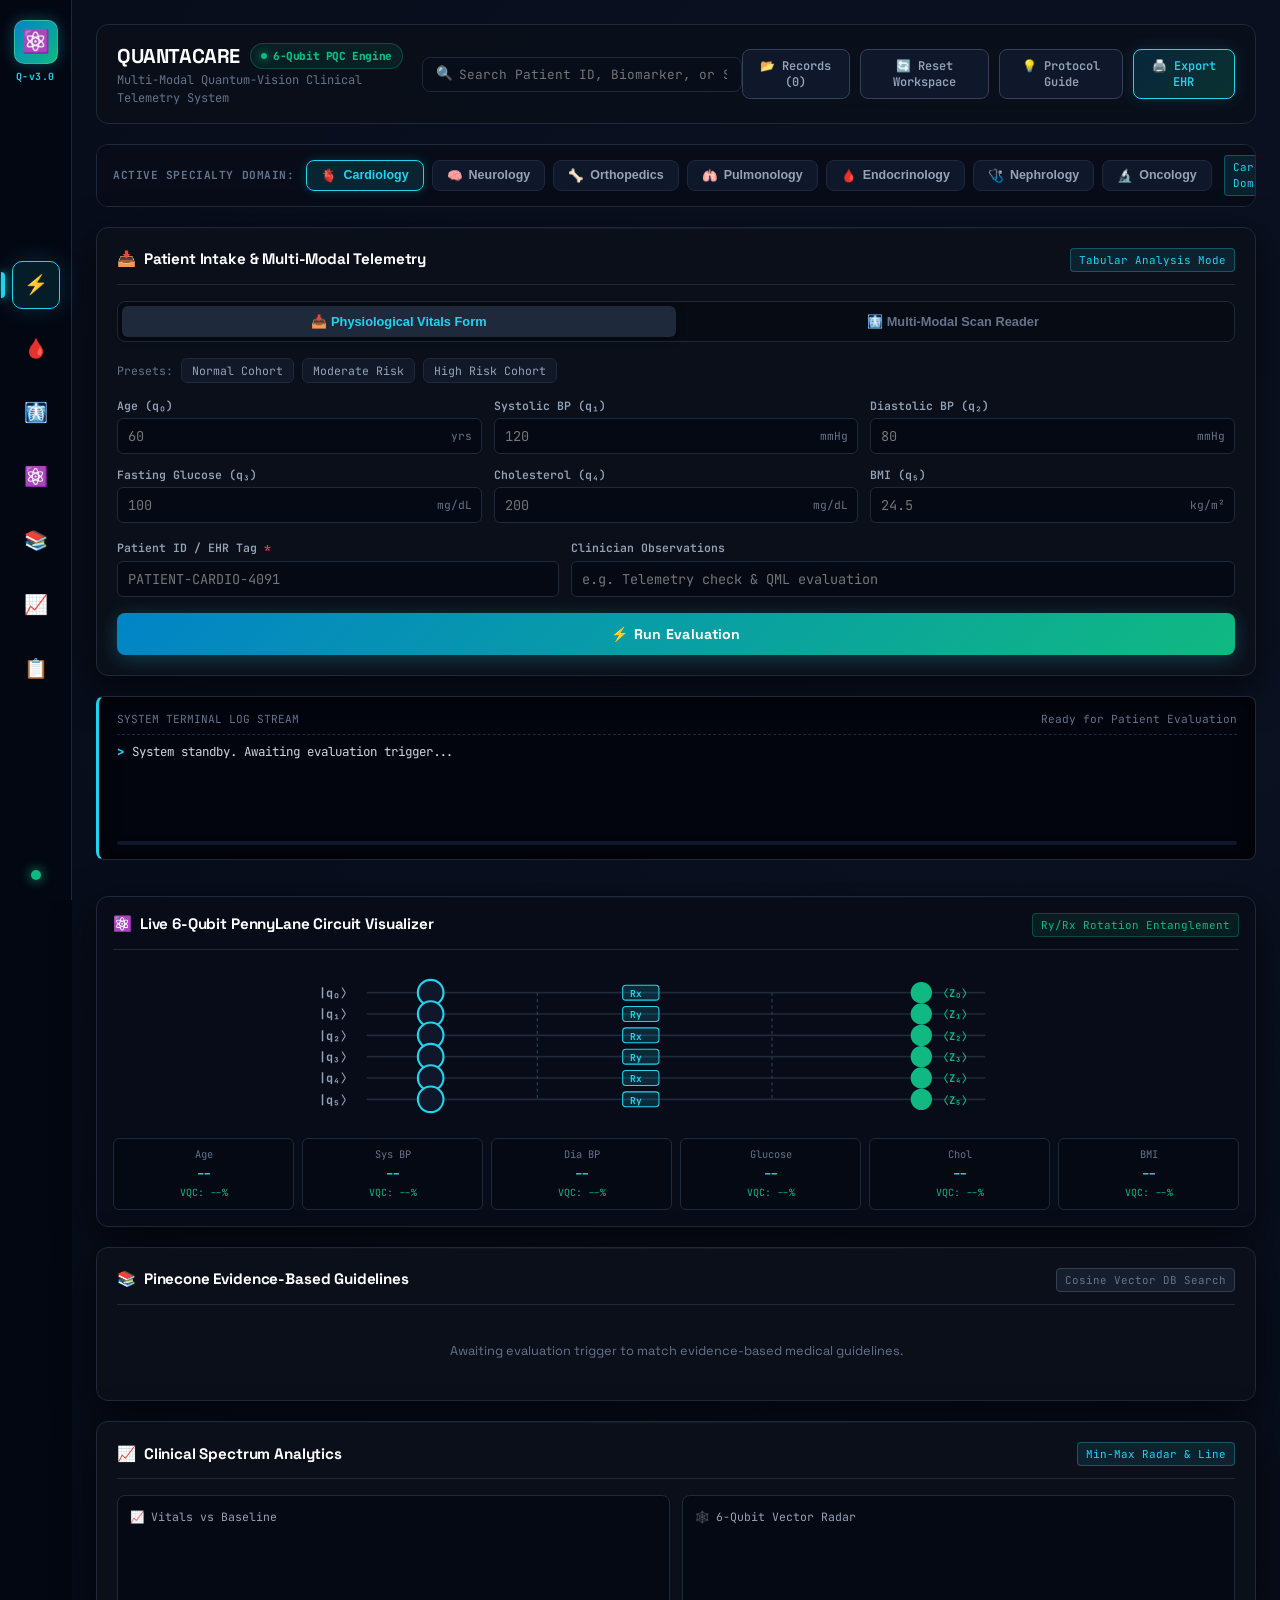
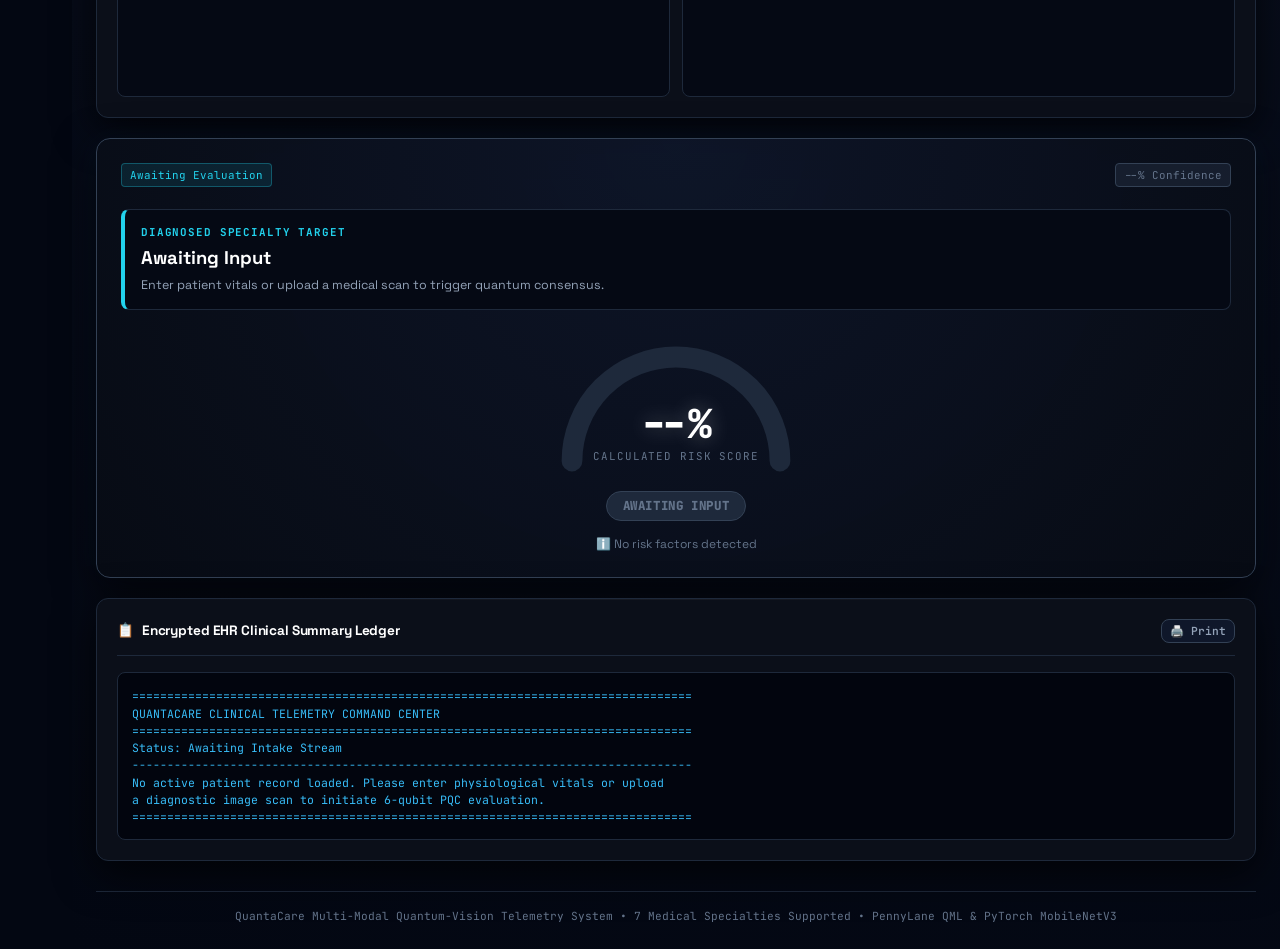
==== commit e5b55009: "Complete rewrite of QuantaCare UI to Clinical Telemetry & Quantum Command Center" ====
--- a/templates/index.html
+++ b/templates/index.html
@@ -3,207 +3,156 @@
 <head>
     <meta charset="UTF-8">
     <meta name="viewport" content="width=device-width, initial-scale=1.0">
-    <title>QuantaCare — Nephrology & Multi-Domain Clinical Intelligence System</title>
+    <title>QuantaCare — Clinical Telemetry & Quantum Command Center</title>
     <link rel="preconnect" href="https://fonts.googleapis.com">
     <link rel="preconnect" href="https://fonts.gstatic.com" crossorigin>
-    <link href="https://fonts.googleapis.com/css2?family=Plus+Jakarta+Sans:wght@300;400;500;600;700;800&family=JetBrains+Mono:wght@400;600;800&display=swap" rel="stylesheet">
+    <link href="https://fonts.googleapis.com/css2?family=Space+Grotesk:wght@400;500;600;700&family=JetBrains+Mono:wght@400;500;600;700;800&family=Plus+Jakarta+Sans:wght@400;500;600;700;800&display=swap" rel="stylesheet">
     <script src="https://cdn.jsdelivr.net/npm/chart.js@4.4.1/dist/chart.umd.min.js"></script>
-    <link rel="stylesheet" href="/static/css/vintage.css?v=5.0">
+    <link rel="stylesheet" href="/static/css/vintage.css?v=6.0">
 </head>
 <body class="dribbble-dashboard-body">
 
     <div class="app-layout">
-        <!-- 1. Dribbble Sidebar Navigation -->
-        <aside class="sidebar">
-            <div class="sidebar-header">
-                <div class="brand-logo">
-                    <span class="logo-icon">🧬</span>
-                    <div class="brand-text">
-                        <span class="brand-title">QuantaCare AI</span>
-                        <span class="brand-sub">v2.4 Clinical System</span>
-                    </div>
-                </div>
-            </div>
-
-            <nav class="sidebar-nav">
-                <div class="nav-section-title">CLINICAL DASHBOARD</div>
-                <a href="#" class="nav-item active">
-                    <span class="nav-icon">📊</span>
-                    <span class="nav-label">Patient Overview</span>
-                </a>
-                <a href="#panel_manual_entry" class="nav-item">
-                    <span class="nav-icon">🩸</span>
-                    <span class="nav-label">Patient Intake</span>
-                </a>
-                <a href="#panel_scan_entry" class="nav-item">
-                    <span class="nav-icon">🩻</span>
-                    <span class="nav-label">Multi-Modal Scan Reader</span>
-                </a>
-                <a href="#pinecone_section" class="nav-item">
-                    <span class="nav-icon">📚</span>
-                    <span class="nav-label">Vector Guidelines</span>
-                </a>
-                <a href="#biomarker_section" class="nav-item">
-                    <span class="nav-icon">⚛️</span>
-                    <span class="nav-label">Biomarker Matrix</span>
-                </a>
-                <a href="#report_section" class="nav-item">
-                    <span class="nav-icon">📋</span>
-                    <span class="nav-label">EHR Summary Ledger</span>
+        
+        <!-- 1. Razor-Thin Vertical Navigation Rail (Left) -->
+        <aside class="sidebar-rail">
+            <div class="rail-brand">
+                <div class="rail-logo-icon">⚛️</div>
+                <span class="rail-badge">Q-v3.0</span>
+            </div>
+
+            <nav class="rail-nav">
+                <a href="#" class="rail-item active" data-tooltip="Quantum Command Center">
+                    <span>⚡</span>
+                </a>
+                <a href="#panel_manual_entry" class="rail-item" id="rail_nav_vitals" data-tooltip="Physiological Vitals Intake">
+                    <span>🩸</span>
+                </a>
+                <a href="#panel_scan_entry" class="rail-item" id="rail_nav_scan" data-tooltip="Multi-Modal Scan Reader">
+                    <span>🩻</span>
+                </a>
+                <a href="#qubit_visualizer_section" class="rail-item" data-tooltip="6-Qubit PennyLane Visualizer">
+                    <span>⚛️</span>
+                </a>
+                <a href="#pinecone_section" class="rail-item" data-tooltip="Pinecone Vector Guidelines">
+                    <span>📚</span>
+                </a>
+                <a href="#analytics_section" class="rail-item" data-tooltip="Biomarker Analytics Spectrum">
+                    <span>📈</span>
+                </a>
+                <a href="#report_section" class="rail-item" data-tooltip="Encrypted EHR Report">
+                    <span>📋</span>
                 </a>
             </nav>
 
-
+            <div class="rail-footer">
+                <div class="rail-status-dot" title="Hybrid QML Engine Active"></div>
+            </div>
         </aside>
 
-        <!-- 2. Main Content Workspace -->
+        <!-- 2. Main Content Telemetry Center (Center Stream + Massive Hero Command Panel) -->
         <main class="main-content">
 
-            <!-- Top Navigation Bar -->
-            <header class="top-navbar">
-                <div class="navbar-left">
-                    <div class="search-bar">
-                        <span class="search-icon">🔍</span>
-                        <input type="text" id="global_search_input" class="search-input" placeholder="Search patient ID, biomarker, or clinical scan..." autocomplete="off">
-                        <div id="global_search_dropdown" class="search-dropdown-menu" style="display: none;"></div>
-                    </div>
-                </div>
-
-                <div class="navbar-right">
-                    <button type="button" class="btn-history-toggle" id="btn_history_toggle">📂 Stored Records (<span id="stored_records_count">0</span>)</button>
-                    <button type="button" class="btn-guide-toggle" id="btn_reset_workspace" style="background: #f1f5f9; color: #475569; border: 1px solid #cbd5e1;">🔄 Reset Workspace</button>
-                    <button type="button" class="btn-guide-toggle" id="btn_guide_toggle">💡 Clinician Quick Guide</button>
-                    <div class="sys-pill live">
-                        <span class="dot-pulse"></span>
-                        <span>Hybrid QML Engine Active</span>
-                    </div>
-                    <button type="button" class="btn-print-out" id="btn_print_report">🖨️ Export EHR Report</button>
+            <!-- Top Command Header -->
+            <header class="command-header">
+                <div class="command-header-left">
+                    <div class="command-title-wrap">
+                        <h1 class="command-title">
+                            QUANTACARE <span style="display:none;">QuantaCare AI</span>
+                            <span class="live-stream-badge"><span class="live-dot"></span> 6-Qubit PQC Engine</span>
+                        </h1>
+                        <span class="command-subtitle">Multi-Modal Quantum-Vision Clinical Telemetry System</span>
+                    </div>
+                </div>
+
+                <div class="search-bar">
+                    <span class="search-icon">🔍</span>
+                    <input type="text" id="global_search_input" class="search-input" placeholder="Search Patient ID, Biomarker, or Scan..." autocomplete="off">
+                    <div id="global_search_dropdown" class="search-dropdown-menu" style="display: none;"></div>
+                </div>
+
+                <div class="header-action-group">
+                    <button type="button" class="btn-command-action" id="btn_history_toggle">
+                        <span>📂 Records (<span id="stored_records_count">0</span>)</span>
+                    </button>
+                    <button type="button" class="btn-command-action" id="btn_reset_workspace">
+                        <span>🔄 Reset Workspace</span>
+                    </button>
+                    <button type="button" class="btn-command-action" id="btn_guide_toggle">
+                        <span>💡 Protocol Guide</span>
+                    </button>
+                    <button type="button" class="btn-command-action btn-command-primary" id="btn_print_report">
+                        <span>🖨️ Export EHR</span>
+                    </button>
                 </div>
             </header>
 
-            <!-- Clinician Quick Guide Collapsible Box -->
-            <div class="guide-collapsible-box" id="guide_box" style="display: none;">
-                <div class="guide-box-title">📋 Clinician Workflow Instructions & Diagnostic Protocol</div>
-                <div class="guide-box-grid">
-                    <div class="guide-step">
-                        <div class="guide-step-num">1</div>
-                        <div>Select a <strong>Medical Specialty</strong> pill below or enter manual patient vitals.</div>
-                    </div>
-                    <div class="guide-step">
-                        <div class="guide-step-num">2</div>
-                        <div>Upload a <strong>Medical CT/X-Ray Scan</strong> or report image for automated PyTorch CNN feature extraction.</div>
-                    </div>
-                    <div class="guide-step">
-                        <div class="guide-step-num">3</div>
-                        <div>Review the <strong>SVG Risk Speedometer</strong>, Pinecone Vector Matches, and encrypted EHR Diagnostic Summary.</div>
-                    </div>
-                </div>
-            </div>
-
-            <!-- 3. Top Banner Metric Stat Cards -->
-            <section class="stats-banner-grid">
-                <div class="stat-card">
-                    <div class="stat-icon-wrap icon-blue">🏥</div>
-                    <div class="stat-info">
-                        <div class="stat-label">Active Specialty Domain</div>
-                        <div class="stat-value" id="disp_active_domain_label">Awaiting Intake</div>
-                        <div class="stat-sub">7 Medical Domains Supported</div>
-                    </div>
-                </div>
-
-                <div class="stat-card">
-                    <div class="stat-icon-wrap icon-emerald">🩺</div>
-                    <div class="stat-info">
-                        <div class="stat-label">Primary Target Disease</div>
-                        <div class="stat-value" id="disp_stat_disease_name">Awaiting Evaluation</div>
-                        <div class="stat-sub" id="disp_confidence">--% Confidence</div>
-                    </div>
-                </div>
-
-                <div class="stat-card">
-                    <div class="stat-icon-wrap icon-purple">⚛️</div>
-                    <div class="stat-info">
-                        <div class="stat-label">Quantum PQC Pipeline</div>
-                        <div class="stat-value">6 Qubits Active</div>
-                        <div class="stat-sub" id="disp_fusion_mode">Awaiting Diagnostic Stream</div>
-                    </div>
-                </div>
-
-                <div class="stat-card">
-                    <div class="stat-icon-wrap icon-amber">📚</div>
-                    <div class="stat-info">
-                        <div class="stat-label">Pinecone Vector DB</div>
-                        <div class="stat-value">Connected</div>
-                        <div class="stat-sub" id="disp_image_status">No Scan Ingested</div>
-                    </div>
-                </div>
-            </section>
-
-            <!-- 4. 7-Medical Domain Selector Deck -->
-            <section class="domain-selector-section">
-                <div class="section-title-row">
-                    <div class="section-heading">Medical Domain & Specialty Indicator</div>
-                    <div class="section-desc">Medical specialty domain dynamically highlights based on diagnostic scan & disease assessment</div>
-                </div>
-                <div class="specialty-pill-grid">
-                    <div class="specialty-btn" data-domain="cardiology">
+            <!-- Clinician Protocol Guide Box (Collapsible) -->
+            <div class="bento-panel" id="guide_box" style="display: none; margin-bottom: 20px; border-left: 3px solid var(--neon-cyan);">
+                <div class="panel-header-row" style="margin-bottom: 10px; padding-bottom: 6px;">
+                    <span class="panel-title" style="font-size: 0.85rem;">📋 Clinician Telemetry Protocol & Multi-Modal Instructions</span>
+                </div>
+                <div style="display: grid; grid-template-columns: repeat(3, 1fr); gap: 12px; font-size: 0.78rem; color: var(--text-secondary);">
+                    <div><strong>1. Select Domain / Vitals:</strong> Choose a medical specialty pill or enter 6 physiological parameters.</div>
+                    <div><strong>2. Upload Medical Scan:</strong> Drop CT/X-Ray/MRI images for PyTorch CNN 512-dim visual embedding.</div>
+                    <div><strong>3. Quantum Consensus:</strong> Review the 6-qubit PQC state vector, Pinecone matches, and EHR report.</div>
+                </div>
+            </div>
+
+            <!-- Dynamic 7 Medical Specialty Selector Bar -->
+            <div class="specialty-selector-bar">
+                <span class="specialty-label-tag">Active Specialty Domain:</span>
+                <div class="specialty-pill-deck">
+                    <button type="button" class="specialty-btn active" data-domain="cardiology">
                         <span>🫀</span> Cardiology
-                    </div>
-                    <div class="specialty-btn" data-domain="neurology">
+                    </button>
+                    <button type="button" class="specialty-btn" data-domain="neurology">
                         <span>🧠</span> Neurology
-                    </div>
-                    <div class="specialty-btn" data-domain="orthopedics">
+                    </button>
+                    <button type="button" class="specialty-btn" data-domain="orthopedics">
                         <span>🦴</span> Orthopedics
-                    </div>
-                    <div class="specialty-btn" data-domain="pulmonology">
+                    </button>
+                    <button type="button" class="specialty-btn" data-domain="pulmonology">
                         <span>🫁</span> Pulmonology
-                    </div>
-                    <div class="specialty-btn" data-domain="endocrinology">
+                    </button>
+                    <button type="button" class="specialty-btn" data-domain="endocrinology">
                         <span>🩸</span> Endocrinology
-                    </div>
-                    <div class="specialty-btn" data-domain="nephrology">
+                    </button>
+                    <button type="button" class="specialty-btn" data-domain="nephrology">
                         <span>🩺</span> Nephrology
-                    </div>
-                    <div class="specialty-btn" data-domain="oncology">
+                    </button>
+                    <button type="button" class="specialty-btn" data-domain="oncology">
                         <span>🔬</span> Oncology
-                    </div>
-                </div>
-            </section>
-
-            <!-- Progress Tracker -->
-            <div class="progress-card progress-container">
-                <div class="progress-header-row">
-                    <div class="progress-header-title">Diagnostic Pipeline Execution Progress</div>
-                    <div class="progress-status-text" id="disp_step_status">Ready for Patient Evaluation</div>
-                </div>
-                <div class="progress-track">
-                    <div class="progress-bar" id="main_progress_bar"></div>
-                </div>
-            </div>
-
-            <!-- 5. Main 2-Column Dashboard Workspace Grid -->
-            <div class="dashboard-grid">
-
-                <!-- Left Column: Patient Evaluation Intake Workspace -->
-                <div class="grid-column">
-
-                    <!-- Intake Card -->
-                    <div class="modern-card">
-                        <div class="card-title-row">
-                            <h2 class="card-title-text">Patient Intake & Multi-Modal Evaluation</h2>
-                            <span class="card-badge glow-badge">Hybrid Ingestion</span>
+                    </button>
+                </div>
+                <span class="panel-badge glow-cyan-badge" id="disp_active_domain_label">Cardiology Domain</span>
+            </div>
+
+            <!-- Asymmetric Bento Grid Layout -->
+            <div class="bento-grid">
+
+                <!-- CENTER COLUMN: High-Density Telemetry Stream -->
+                <div class="bento-center-stream">
+
+                    <!-- Intake & Evaluation Bento Panel -->
+                    <div class="bento-panel">
+                        <div class="panel-header-row">
+                            <h2 class="panel-title">
+                                <span>📥</span> Patient Intake & Multi-Modal Telemetry
+                            </h2>
+                            <span class="panel-badge glow-cyan-badge" id="disp_fusion_mode">Tabular Analysis Mode</span>
                         </div>
 
                         <!-- Tab Switcher -->
                         <div class="tab-switcher">
-                            <button type="button" class="tab-btn active" id="tab_btn_manual">📥 Manual Physiological Vitals</button>
+                            <button type="button" class="tab-btn active" id="tab_btn_manual">📥 Physiological Vitals Form</button>
                             <button type="button" class="tab-btn" id="tab_btn_scan">🩻 Multi-Modal Scan Reader</button>
                         </div>
 
                         <!-- Panel A: Manual Form -->
                         <div id="panel_manual_entry" style="display: block;">
                             <div class="preset-pills">
-                                <span class="preset-label" style="font-size: 0.78rem; font-weight: 700; color: #64748b; margin-right: 4px; align-self: center;">Quick Cohorts:</span>
+                                <span style="font-family: var(--font-mono); font-size: 0.72rem; color: var(--text-muted);">Presets:</span>
                                 <button type="button" class="preset-pill-btn" id="preset_normal">Normal Cohort</button>
                                 <button type="button" class="preset-pill-btn" id="preset_moderate">Moderate Risk</button>
                                 <button type="button" class="preset-pill-btn" id="preset_high">High Risk Cohort</button>
@@ -212,44 +161,44 @@
                             <form id="form_manual_vitals">
                                 <div class="vitals-input-grid">
                                     <div class="form-group">
-                                        <label class="form-label" for="val_age">Patient Age</label>
+                                        <label class="form-label" for="val_age">Age (q₀)</label>
                                         <div class="input-wrap">
-                                            <input type="number" id="val_age" class="styled-input" placeholder="e.g. 60" min="1" max="120" step="1">
+                                            <input type="number" id="val_age" class="styled-input" placeholder="60" min="1" max="120" step="1">
                                             <span class="input-suffix">yrs</span>
                                         </div>
                                     </div>
                                     <div class="form-group">
-                                        <label class="form-label" for="val_sys_bp">Systolic BP</label>
+                                        <label class="form-label" for="val_sys_bp">Systolic BP (q₁)</label>
                                         <div class="input-wrap">
-                                            <input type="number" id="val_sys_bp" class="styled-input" placeholder="e.g. 120" min="60" max="260" step="1">
+                                            <input type="number" id="val_sys_bp" class="styled-input" placeholder="120" min="60" max="260" step="1">
                                             <span class="input-suffix">mmHg</span>
                                         </div>
                                     </div>
                                     <div class="form-group">
-                                        <label class="form-label" for="val_dia_bp">Diastolic BP</label>
+                                        <label class="form-label" for="val_dia_bp">Diastolic BP (q₂)</label>
                                         <div class="input-wrap">
-                                            <input type="number" id="val_dia_bp" class="styled-input" placeholder="e.g. 80" min="40" max="150" step="1">
+                                            <input type="number" id="val_dia_bp" class="styled-input" placeholder="80" min="40" max="150" step="1">
                                             <span class="input-suffix">mmHg</span>
                                         </div>
                                     </div>
                                     <div class="form-group">
-                                        <label class="form-label" for="val_fbs">Fasting Blood Glucose</label>
+                                        <label class="form-label" for="val_fbs">Fasting Glucose (q₃)</label>
                                         <div class="input-wrap">
-                                            <input type="number" id="val_fbs" class="styled-input" placeholder="e.g. 100" min="50" max="500" step="1">
+                                            <input type="number" id="val_fbs" class="styled-input" placeholder="100" min="50" max="500" step="1">
                                             <span class="input-suffix">mg/dL</span>
                                         </div>
                                     </div>
                                     <div class="form-group">
-                                        <label class="form-label" for="val_chol">Serum Cholesterol</label>
+                                        <label class="form-label" for="val_chol">Cholesterol (q₄)</label>
                                         <div class="input-wrap">
-                                            <input type="number" id="val_chol" class="styled-input" placeholder="e.g. 200" min="100" max="600" step="1">
+                                            <input type="number" id="val_chol" class="styled-input" placeholder="200" min="100" max="600" step="1">
                                             <span class="input-suffix">mg/dL</span>
                                         </div>
                                     </div>
                                     <div class="form-group">
-                                        <label class="form-label" for="val_bmi">Body Mass Index (BMI)</label>
+                                        <label class="form-label" for="val_bmi">BMI (q₅)</label>
                                         <div class="input-wrap">
-                                            <input type="number" id="val_bmi" class="styled-input" placeholder="e.g. 24.5" min="10" max="60" step="0.1">
+                                            <input type="number" id="val_bmi" class="styled-input" placeholder="24.5" min="10" max="60" step="0.1">
                                             <span class="input-suffix">kg/m²</span>
                                         </div>
                                     </div>
@@ -257,69 +206,68 @@
 
                                 <div class="meta-inputs">
                                     <div class="form-group">
-                                        <label class="form-label" for="val_patient_id">Patient ID / EHR Tag <span style="color: #dc2626; font-weight: 800;">* (Mandatory)</span></label>
-                                        <input type="text" id="val_patient_id" class="styled-input" placeholder="e.g. PATIENT-NEPH-4091" required>
+                                        <label class="form-label" for="val_patient_id">Patient ID / EHR Tag <span style="color: var(--neon-rose);">*</span></label>
+                                        <input type="text" id="val_patient_id" class="styled-input" placeholder="PATIENT-CARDIO-4091" required>
                                     </div>
                                     <div class="form-group">
                                         <label class="form-label" for="val_notes">Clinician Observations</label>
-                                        <input type="text" id="val_notes" class="styled-input" placeholder="e.g. Glomerular Filtration Rate check requested">
+                                        <input type="text" id="val_notes" class="styled-input" placeholder="e.g. Telemetry check & QML evaluation">
                                     </div>
                                 </div>
 
                                 <button type="submit" class="btn-primary-action" id="btn_run_eval">
-                                    <span>⚡ Run Quantum Multi-Modal Evaluation</span>
+                                    <span>⚡ Run Evaluation</span>
                                 </button>
                             </form>
                         </div>
 
                         <!-- Panel B: Scan Reader Drag and Drop -->
                         <div id="panel_scan_entry" style="display: none;">
-                            <div class="form-group" style="margin-bottom: 16px; text-align: left;">
-                                <label class="form-label" for="scan_patient_id">Patient ID / EHR Tag <span style="color: #dc2626; font-weight: 800;">* (Mandatory)</span></label>
-                                <input type="text" id="scan_patient_id" class="styled-input" placeholder="e.g. PATIENT-SCAN-9021" required>
-                            </div>
-
-                            <!-- Mandatory 6 Vitals Input Grid for Scan Ingestion -->
-                            <div class="vitals-input-grid" style="margin-bottom: 16px;">
+                            <div class="form-group" style="margin-bottom: 12px;">
+                                <label class="form-label" for="scan_patient_id">Patient ID / EHR Tag <span style="color: var(--neon-rose);">*</span></label>
+                                <input type="text" id="scan_patient_id" class="styled-input" placeholder="PATIENT-SCAN-9021" required>
+                            </div>
+
+                            <div class="vitals-input-grid" style="margin-bottom: 12px;">
                                 <div class="form-group">
-                                    <label class="form-label" for="scan_age">Patient Age <span style="color: #dc2626; font-weight: 800;">* (Mandatory)</span></label>
+                                    <label class="form-label" for="scan_age">Age *</label>
                                     <div class="input-wrap">
-                                        <input type="number" id="scan_age" class="styled-input" placeholder="e.g. 60" min="1" max="120" step="1" required>
+                                        <input type="number" id="scan_age" class="styled-input" placeholder="60" min="1" max="120" step="1" required>
                                         <span class="input-suffix">yrs</span>
                                     </div>
                                 </div>
                                 <div class="form-group">
-                                    <label class="form-label" for="scan_sys_bp">Systolic BP <span style="color: #dc2626; font-weight: 800;">* (Mandatory)</span></label>
+                                    <label class="form-label" for="scan_sys_bp">Systolic BP *</label>
                                     <div class="input-wrap">
-                                        <input type="number" id="scan_sys_bp" class="styled-input" placeholder="e.g. 120" min="60" max="260" step="1" required>
+                                        <input type="number" id="scan_sys_bp" class="styled-input" placeholder="120" min="60" max="260" step="1" required>
                                         <span class="input-suffix">mmHg</span>
                                     </div>
                                 </div>
                                 <div class="form-group">
-                                    <label class="form-label" for="scan_dia_bp">Diastolic BP <span style="color: #dc2626; font-weight: 800;">* (Mandatory)</span></label>
+                                    <label class="form-label" for="scan_dia_bp">Diastolic BP *</label>
                                     <div class="input-wrap">
-                                        <input type="number" id="scan_dia_bp" class="styled-input" placeholder="e.g. 80" min="40" max="150" step="1" required>
+                                        <input type="number" id="scan_dia_bp" class="styled-input" placeholder="80" min="40" max="150" step="1" required>
                                         <span class="input-suffix">mmHg</span>
                                     </div>
                                 </div>
                                 <div class="form-group">
-                                    <label class="form-label" for="scan_fbs">Fasting Blood Glucose <span style="color: #dc2626; font-weight: 800;">* (Mandatory)</span></label>
+                                    <label class="form-label" for="scan_fbs">Fasting Glucose *</label>
                                     <div class="input-wrap">
-                                        <input type="number" id="scan_fbs" class="styled-input" placeholder="e.g. 100" min="50" max="500" step="1" required>
+                                        <input type="number" id="scan_fbs" class="styled-input" placeholder="100" min="50" max="500" step="1" required>
                                         <span class="input-suffix">mg/dL</span>
                                     </div>
                                 </div>
                                 <div class="form-group">
-                                    <label class="form-label" for="scan_chol">Serum Cholesterol <span style="color: #dc2626; font-weight: 800;">* (Mandatory)</span></label>
+                                    <label class="form-label" for="scan_chol">Cholesterol *</label>
                                     <div class="input-wrap">
-                                        <input type="number" id="scan_chol" class="styled-input" placeholder="e.g. 200" min="100" max="600" step="1" required>
+                                        <input type="number" id="scan_chol" class="styled-input" placeholder="200" min="100" max="600" step="1" required>
                                         <span class="input-suffix">mg/dL</span>
                                     </div>
                                 </div>
                                 <div class="form-group">
-                                    <label class="form-label" for="scan_bmi">BMI <span style="color: #dc2626; font-weight: 800;">* (Mandatory)</span></label>
+                                    <label class="form-label" for="scan_bmi">BMI *</label>
                                     <div class="input-wrap">
-                                        <input type="number" id="scan_bmi" class="styled-input" placeholder="e.g. 24.5" min="10" max="60" step="0.1" required>
+                                        <input type="number" id="scan_bmi" class="styled-input" placeholder="24.5" min="10" max="60" step="0.1" required>
                                         <span class="input-suffix">kg/m²</span>
                                     </div>
                                 </div>
@@ -327,9 +275,9 @@
 
                             <div class="dropzone-box" id="ocr_drop_zone">
                                 <div class="drop-icon">🩻</div>
-                                <div class="drop-title">Drag & Drop Medical Scan or Lab Report</div>
-                                <div class="drop-desc">Supports CT Scans, MRIs, X-Rays, ECGs, and Lab PDF/Image Reports (PNG, JPG, WEBP)</div>
-                                <label class="btn-browse" for="scan_file_input">Browse Clinical Image Files</label>
+                                <div class="drop-title">Drag & Drop Medical Scan (CT, MRI, X-Ray, Lab Document)</div>
+                                <div class="drop-desc">PyTorch MobileNetV3 CNN embedding pipeline will automatically extract 512-dim visual features</div>
+                                <label class="btn-browse" for="scan_file_input">Select Medical Image File</label>
                                 <input type="file" id="scan_file_input" accept="image/*,.pdf" style="display: none;">
 
                                 <div class="preview-box" id="preview_box" style="display: none;">
@@ -342,132 +290,168 @@
                                 </div>
                             </div>
 
-                            <button type="button" class="btn-primary-action" id="btn_upload_scan" style="margin-top: 20px;">
+                            <button type="button" class="btn-primary-action" id="btn_upload_scan" style="margin-top: 14px;">
                                 <span>🔍 Extract Visual Embeddings & Scan</span>
                             </button>
                         </div>
                     </div>
 
-                    <!-- Biomarker Status Matrix Card -->
-                    <div class="modern-card" id="biomarker_section">
-                        <div class="card-title-row">
-                            <h2 class="card-title-text">Physiological Biomarker Status Matrix</h2>
-                            <span class="card-badge">VQC 6-Qubit Spectrum</span>
-                        </div>
-                        <div class="biomarker-grid" id="qubit_telemetry_container">
-                            <div class="biomarker-card">
-                                <div class="biomarker-title">Age</div>
-                                <div class="biomarker-val" style="color: var(--text-muted);">--</div>
-                                <div style="color: var(--text-muted); font-size: 0.7rem; margin-top: 2px;">VQC Index: --%</div>
-                            </div>
-                            <div class="biomarker-card">
-                                <div class="biomarker-title">Systolic BP</div>
-                                <div class="biomarker-val" style="color: var(--text-muted);">--</div>
-                                <div style="color: var(--text-muted); font-size: 0.7rem; margin-top: 2px;">VQC Index: --%</div>
-                            </div>
-                            <div class="biomarker-card">
-                                <div class="biomarker-title">Diastolic BP</div>
-                                <div class="biomarker-val" style="color: var(--text-muted);">--</div>
-                                <div style="color: var(--text-muted); font-size: 0.7rem; margin-top: 2px;">VQC Index: --%</div>
-                            </div>
-                            <div class="biomarker-card">
-                                <div class="biomarker-title">Glucose</div>
-                                <div class="biomarker-val" style="color: var(--text-muted);">--</div>
-                                <div style="color: var(--text-muted); font-size: 0.7rem; margin-top: 2px;">VQC Index: --%</div>
-                            </div>
-                            <div class="biomarker-card">
-                                <div class="biomarker-title">Cholesterol</div>
-                                <div class="biomarker-val" style="color: var(--text-muted);">--</div>
-                                <div style="color: var(--text-muted); font-size: 0.7rem; margin-top: 2px;">VQC Index: --%</div>
-                            </div>
-                            <div class="biomarker-card">
-                                <div class="biomarker-title">BMI</div>
-                                <div class="biomarker-val" style="color: var(--text-muted);">--</div>
-                                <div style="color: var(--text-muted); font-size: 0.7rem; margin-top: 2px;">VQC Index: --%</div>
-                            </div>
-                        </div>
-                    </div>
-
-                    <!-- Pinecone Evidence-Based Guidelines -->
-                    <div class="modern-card" id="pinecone_section">
-                        <div class="card-title-row">
-                            <h2 class="card-title-text">Pinecone Evidence-Based Guidelines</h2>
-                            <span class="card-badge">Cosine Vector Match</span>
-                        </div>
-                        <div class="cases-gallery" id="pinecone_matches_container">
-                            <div class="cases-placeholder">Awaiting patient evaluation to retrieve matching evidence-based clinical guidelines.</div>
-                        </div>
-                    </div>
-
-                </div>
-
-                <!-- Right Column: Diagnostic Risk Meter, Analytics & Encrypted EHR Report -->
-                <div class="grid-column">
-
-                    <!-- Diagnostic Risk Meter Card -->
-                    <div class="modern-card">
-                        <div class="card-title-row">
-                            <h2 class="card-title-text">Clinical Diagnostic Risk Assessment</h2>
-                            <span class="card-badge glow-badge">PennyLane QML</span>
-                        </div>
-
-                        <div class="target-disease-card">
-                            <div class="target-label">Diagnosed Specialty Target</div>
-                            <div class="target-title" id="disp_disease_name">Awaiting Clinical Evaluation</div>
-                            <div class="target-desc" id="disp_condition_desc">Please enter patient vitals or upload a diagnostic scan to run quantum evaluation.</div>
-                        </div>
-
-                        <!-- SVG Speedometer Arc -->
-                        <div class="gauge-meter-wrapper">
-                            <div class="gauge-wrap">
-                                <svg class="gauge-svg-element" viewBox="0 0 100 55">
-                                    <path d="M 10 50 A 40 40 0 0 1 90 50" fill="none" stroke="#e2e8f0" stroke-width="8" stroke-linecap="round"/>
-                                    <path id="svg_risk_arc" d="M 10 50 A 40 40 0 0 1 90 50" fill="none" stroke="url(#riskGradient)" stroke-width="8" stroke-dasharray="125.66" stroke-dashoffset="125.66" stroke-linecap="round" style="transition: stroke-dashoffset 1s ease;"/>
-                                    <defs>
-                                        <linearGradient id="riskGradient" x1="0%" y1="0%" x2="100%" y2="0%">
-                                            <stop offset="0%" stop-color="#059669" />
-                                            <stop offset="50%" stop-color="#d97706" />
-                                            <stop offset="100%" stop-color="#dc2626" />
-                                        </linearGradient>
-                                    </defs>
-                                </svg>
-                                <div class="gauge-center-content">
-                                    <div class="gauge-num-big" id="disp_risk_score">--%</div>
-                                    <div class="gauge-num-label">Calculated Risk Score</div>
-                                </div>
-                            </div>
-
-                            <div style="text-align: center;">
-                                <span class="risk-pill-badge pill-neutral" id="wax_seal_badge">AWAITING INPUT</span>
-                            </div>
-
-                            <div class="factors-wrap" id="disp_risk_factors_container">
-                                <span style="font-size: 0.8rem; color: var(--text-muted);">ℹ️ No risk factors evaluated yet</span>
-                            </div>
-                        </div>
-                    </div>
-
-                    <!-- Clinical Analytics & Biomarker Spectrum Graphs -->
-                    <div class="modern-card analytics-card" id="analytics_section">
-                        <div class="card-title-row">
-                            <h2 class="card-title-text">Clinical Analytics & Biomarker Spectrum</h2>
-                            <span class="card-badge glow-badge">Interactive Chart Engine</span>
-                        </div>
-                        <div class="analytics-charts-grid">
+                    <!-- Live Cinematic Processing Telemetry Pipeline (1.5s Sequence Box) -->
+                    <div class="terminal-telemetry-box">
+                        <div class="terminal-header">
+                            <span>SYSTEM TERMINAL LOG STREAM</span>
+                            <span id="disp_step_status">Ready for Patient Evaluation</span>
+                        </div>
+                        <div class="terminal-ticker-lines" id="terminal_ticker_lines">
+                            <div class="ticker-line"><span class="ticker-prompt">&gt;</span> <span class="ticker-text">System standby. Awaiting evaluation trigger...</span></div>
+                        </div>
+                        <div class="progress-track progress-container">
+                            <div class="progress-bar" id="main_progress_bar"></div>
+                        </div>
+                    </div>
+
+                    <!-- Live Interactive Qubit State Visualizer (PennyLane 6-Qubit SVG) -->
+                    <div class="bento-panel qubit-visualizer-card" id="qubit_visualizer_section">
+                        <div class="panel-header-row">
+                            <h2 class="panel-title">
+                                <span>⚛️</span> Live 6-Qubit PennyLane Circuit Visualizer
+                            </h2>
+                            <span class="panel-badge glow-emerald-badge">Ry/Rx Rotation Entanglement</span>
+                        </div>
+
+                        <div class="qubit-svg-wrap">
+                            <svg class="qubit-svg" viewBox="0 0 700 150">
+                                <!-- Circuit Wires -->
+                                <line x1="60" y1="25" x2="640" y2="25" class="qubit-wire" id="wire_q0" />
+                                <line x1="60" y1="45" x2="640" y2="45" class="qubit-wire" id="wire_q1" />
+                                <line x1="60" y1="65" x2="640" y2="65" class="qubit-wire" id="wire_q2" />
+                                <line x1="60" y1="85" x2="640" y2="85" class="qubit-wire" id="wire_q3" />
+                                <line x1="60" y1="105" x2="640" y2="105" class="qubit-wire" id="wire_q4" />
+                                <line x1="60" y1="125" x2="640" y2="125" class="qubit-wire" id="wire_q5" />
+
+                                <!-- Entanglement Vertical CNOT Connections -->
+                                <line x1="220" y1="25" x2="220" y2="125" stroke="#334155" stroke-dasharray="3 3" id="cnot_link_1" />
+                                <line x1="440" y1="25" x2="440" y2="125" stroke="#334155" stroke-dasharray="3 3" id="cnot_link_2" />
+
+                                <!-- Qubit Labels -->
+                                <text x="15" y="29" fill="#94a3b8" font-family="JetBrains Mono" font-size="11" font-weight="700">|q₀⟩</text>
+                                <text x="15" y="49" fill="#94a3b8" font-family="JetBrains Mono" font-size="11" font-weight="700">|q₁⟩</text>
+                                <text x="15" y="69" fill="#94a3b8" font-family="JetBrains Mono" font-size="11" font-weight="700">|q₂⟩</text>
+                                <text x="15" y="89" fill="#94a3b8" font-family="JetBrains Mono" font-size="11" font-weight="700">|q₃⟩</text>
+                                <text x="15" y="109" fill="#94a3b8" font-family="JetBrains Mono" font-size="11" font-weight="700">|q₄⟩</text>
+                                <text x="15" y="129" fill="#94a3b8" font-family="JetBrains Mono" font-size="11" font-weight="700">|q₅⟩</text>
+
+                                <!-- Interactive Nodes -->
+                                <circle cx="120" cy="25" r="12" fill="#0f172a" stroke="#22d3ee" stroke-width="2" class="qubit-node" id="node_q0" />
+                                <circle cx="120" cy="45" r="12" fill="#0f172a" stroke="#22d3ee" stroke-width="2" class="qubit-node" id="node_q1" />
+                                <circle cx="120" cy="65" r="12" fill="#0f172a" stroke="#22d3ee" stroke-width="2" class="qubit-node" id="node_q2" />
+                                <circle cx="120" cy="85" r="12" fill="#0f172a" stroke="#22d3ee" stroke-width="2" class="qubit-node" id="node_q3" />
+                                <circle cx="120" cy="105" r="12" fill="#0f172a" stroke="#22d3ee" stroke-width="2" class="qubit-node" id="node_q4" />
+                                <circle cx="120" cy="125" r="12" fill="#0f172a" stroke="#22d3ee" stroke-width="2" class="qubit-node" id="node_q5" />
+
+                                <!-- Entanglement Gates -->
+                                <rect x="300" y="18" width="34" height="14" rx="3" fill="rgba(34, 211, 238, 0.15)" stroke="#22d3ee" />
+                                <text x="307" y="29" fill="#22d3ee" font-family="JetBrains Mono" font-size="9" font-weight="700">Rx</text>
+
+                                <rect x="300" y="38" width="34" height="14" rx="3" fill="rgba(34, 211, 238, 0.15)" stroke="#22d3ee" />
+                                <text x="307" y="49" fill="#22d3ee" font-family="JetBrains Mono" font-size="9" font-weight="700">Ry</text>
+
+                                <rect x="300" y="58" width="34" height="14" rx="3" fill="rgba(34, 211, 238, 0.15)" stroke="#22d3ee" />
+                                <text x="307" y="69" fill="#22d3ee" font-family="JetBrains Mono" font-size="9" font-weight="700">Rx</text>
+
+                                <rect x="300" y="78" width="34" height="14" rx="3" fill="rgba(34, 211, 238, 0.15)" stroke="#22d3ee" />
+                                <text x="307" y="89" fill="#22d3ee" font-family="JetBrains Mono" font-size="9" font-weight="700">Ry</text>
+
+                                <rect x="300" y="98" width="34" height="14" rx="3" fill="rgba(34, 211, 238, 0.15)" stroke="#22d3ee" />
+                                <text x="307" y="109" fill="#22d3ee" font-family="JetBrains Mono" font-size="9" font-weight="700">Rx</text>
+
+                                <rect x="300" y="118" width="34" height="14" rx="3" fill="rgba(34, 211, 238, 0.15)" stroke="#22d3ee" />
+                                <text x="307" y="129" fill="#22d3ee" font-family="JetBrains Mono" font-size="9" font-weight="700">Ry</text>
+
+                                <!-- Output Measurement Operators -->
+                                <circle cx="580" cy="25" r="10" fill="#10b981" id="m_q0" />
+                                <circle cx="580" cy="45" r="10" fill="#10b981" id="m_q1" />
+                                <circle cx="580" cy="65" r="10" fill="#10b981" id="m_q2" />
+                                <circle cx="580" cy="85" r="10" fill="#10b981" id="m_q3" />
+                                <circle cx="580" cy="105" r="10" fill="#10b981" id="m_q4" />
+                                <circle cx="580" cy="125" r="10" fill="#10b981" id="m_q5" />
+
+                                <text x="600" y="29" fill="#10b981" font-family="JetBrains Mono" font-size="10" font-weight="700">⟨Z₀⟩</text>
+                                <text x="600" y="49" fill="#10b981" font-family="JetBrains Mono" font-size="10" font-weight="700">⟨Z₁⟩</text>
+                                <text x="600" y="69" fill="#10b981" font-family="JetBrains Mono" font-size="10" font-weight="700">⟨Z₂⟩</text>
+                                <text x="600" y="89" fill="#10b981" font-family="JetBrains Mono" font-size="10" font-weight="700">⟨Z₃⟩</text>
+                                <text x="600" y="109" fill="#10b981" font-family="JetBrains Mono" font-size="10" font-weight="700">⟨Z₄⟩</text>
+                                <text x="600" y="129" fill="#10b981" font-family="JetBrains Mono" font-size="10" font-weight="700">⟨Z₅⟩</text>
+                            </svg>
+                        </div>
+
+                        <!-- 6 Biomarker Spectrum Cards -->
+                        <div class="qubit-biomarker-grid" id="qubit_telemetry_container">
+                            <div class="qubit-mini-card">
+                                <div class="qubit-mini-title">Age</div>
+                                <div class="qubit-mini-val">--</div>
+                                <div class="qubit-mini-vqc">VQC: --%</div>
+                            </div>
+                            <div class="qubit-mini-card">
+                                <div class="qubit-mini-title">Sys BP</div>
+                                <div class="qubit-mini-val">--</div>
+                                <div class="qubit-mini-vqc">VQC: --%</div>
+                            </div>
+                            <div class="qubit-mini-card">
+                                <div class="qubit-mini-title">Dia BP</div>
+                                <div class="qubit-mini-val">--</div>
+                                <div class="qubit-mini-vqc">VQC: --%</div>
+                            </div>
+                            <div class="qubit-mini-card">
+                                <div class="qubit-mini-title">Glucose</div>
+                                <div class="qubit-mini-val">--</div>
+                                <div class="qubit-mini-vqc">VQC: --%</div>
+                            </div>
+                            <div class="qubit-mini-card">
+                                <div class="qubit-mini-title">Chol</div>
+                                <div class="qubit-mini-val">--</div>
+                                <div class="qubit-mini-vqc">VQC: --%</div>
+                            </div>
+                            <div class="qubit-mini-card">
+                                <div class="qubit-mini-title">BMI</div>
+                                <div class="qubit-mini-val">--</div>
+                                <div class="qubit-mini-vqc">VQC: --%</div>
+                            </div>
+                        </div>
+                    </div>
+
+                    <!-- Pinecone Vector Matches -->
+                    <div class="bento-panel" id="pinecone_section">
+                        <div class="panel-header-row">
+                            <h2 class="panel-title">
+                                <span>📚</span> Pinecone Evidence-Based Guidelines
+                            </h2>
+                            <span class="panel-badge">Cosine Vector DB Search</span>
+                        </div>
+                        <div id="pinecone_matches_container">
+                            <div style="text-align: center; color: var(--text-muted); padding: 20px; font-size: 0.8rem;">
+                                Awaiting evaluation trigger to match evidence-based medical guidelines.
+                            </div>
+                        </div>
+                    </div>
+
+                    <!-- Clinical Analytics Spectrum Charts -->
+                    <div class="bento-panel" id="analytics_section">
+                        <div class="panel-header-row">
+                            <h2 class="panel-title">
+                                <span>📈</span> Clinical Spectrum Analytics
+                            </h2>
+                            <span class="panel-badge glow-cyan-badge">Min-Max Radar & Line</span>
+                        </div>
+                        <div class="analytics-grid">
                             <div class="chart-box">
-                                <div class="chart-header">
-                                    <span class="chart-title">📈 Patient Vitals Spectrum vs Clinical Baseline</span>
-                                    <span class="chart-sub">Normalized Min-Max Scale</span>
-                                </div>
+                                <div class="chart-header">📈 Vitals vs Baseline</div>
                                 <div class="canvas-wrap">
                                     <canvas id="vitals_line_chart"></canvas>
                                 </div>
                             </div>
                             <div class="chart-box">
-                                <div class="chart-header">
-                                    <span class="chart-title">🕸️ Quantum 6-Qubit Radar Telemetry</span>
-                                    <span class="chart-sub">Vector Parameter Balance</span>
-                                </div>
+                                <div class="chart-header">🕸️ 6-Qubit Vector Radar</div>
                                 <div class="canvas-wrap">
                                     <canvas id="biomarker_radar_chart"></canvas>
                                 </div>
@@ -475,20 +459,69 @@
                         </div>
                     </div>
 
-                    <!-- EHR Diagnostic Report Box -->
-                    <div class="modern-card" id="report_section">
-                        <div class="card-title-row">
-                            <h2 class="card-title-text">Encrypted EHR Clinical Summary Report</h2>
-                            <button type="button" class="btn-print-out" id="btn_print_report_sec">🖨️ Print</button>
+                </div>
+
+                <!-- RIGHT COLUMN: Massive Hero Risk Command Panel -->
+                <div class="bento-hero-command">
+
+                    <!-- Massive Hero Risk Panel -->
+                    <div class="hero-risk-panel">
+                        <div class="panel-header-row" style="border-bottom: none; margin-bottom: 10px;">
+                            <span class="panel-badge glow-cyan-badge" id="disp_stat_disease_name">Awaiting Evaluation</span>
+                            <span class="panel-badge" id="disp_confidence">--% Confidence</span>
+                        </div>
+
+                        <!-- Target Specialty Card -->
+                        <div class="hero-target-box">
+                            <div class="hero-target-label" id="disp_stat_domain">Diagnosed Specialty Target</div>
+                            <div class="hero-target-title" id="disp_disease_name">Awaiting Input</div>
+                            <div class="hero-target-desc" id="disp_condition_desc">Enter patient vitals or upload a medical scan to trigger quantum consensus.</div>
+                        </div>
+
+                        <!-- Massive SVG Speedometer Gauge Arc -->
+                        <div class="massive-gauge-wrap">
+                            <svg class="gauge-svg-element" viewBox="0 0 100 55">
+                                <path d="M 10 50 A 40 40 0 0 1 90 50" fill="none" stroke="#1e293b" stroke-width="8" stroke-linecap="round"/>
+                                <path id="svg_risk_arc" d="M 10 50 A 40 40 0 0 1 90 50" fill="none" stroke="url(#riskGradient)" stroke-width="8" stroke-dasharray="125.66" stroke-dashoffset="125.66" stroke-linecap="round" style="transition: stroke-dashoffset 1s ease;"/>
+                                <defs>
+                                    <linearGradient id="riskGradient" x1="0%" y1="0%" x2="100%" y2="0%">
+                                        <stop offset="0%" stop-color="#10b981" />
+                                        <stop offset="50%" stop-color="#f59e0b" />
+                                        <stop offset="100%" stop-color="#f43f5e" />
+                                    </linearGradient>
+                                </defs>
+                            </svg>
+                            <div class="gauge-center-content">
+                                <div class="gauge-score-big" id="disp_risk_score">--%</div>
+                                <div class="gauge-score-label">Calculated Risk Score</div>
+                            </div>
+                        </div>
+
+                        <div style="text-align: center; margin-bottom: 12px;">
+                            <span class="risk-pill-badge pill-neutral" id="wax_seal_badge">AWAITING INPUT</span>
+                        </div>
+
+                        <div class="factors-wrap" id="disp_risk_factors_container">
+                            <span style="font-size: 0.75rem; color: var(--text-muted);">ℹ️ No risk factors detected</span>
+                        </div>
+                    </div>
+
+                    <!-- Encrypted EHR Summary Report Box -->
+                    <div class="bento-panel" id="report_section">
+                        <div class="panel-header-row">
+                            <h2 class="panel-title" style="font-size: 0.85rem;">
+                                <span>📋</span> Encrypted EHR Clinical Summary Ledger
+                            </h2>
+                            <button type="button" class="btn-command-action" id="btn_print_report_sec" style="padding: 4px 8px; font-size: 0.7rem;">🖨️ Print</button>
                         </div>
                         <div class="report-box" id="report_container">
 ================================================================================
-QUANTACARE CLINICAL AI DIAGNOSTIC ASSESSMENT LEDGER
+QUANTACARE CLINICAL TELEMETRY COMMAND CENTER
 ================================================================================
-Status: Awaiting Patient Intake & Diagnostic Evaluation
+Status: Awaiting Intake Stream
 --------------------------------------------------------------------------------
 No active patient record loaded. Please enter physiological vitals or upload 
-a diagnostic image scan to initiate quantum-assisted evaluation.
+a diagnostic image scan to initiate 6-qubit PQC evaluation.
 ================================================================================
                         </div>
                     </div>
@@ -499,7 +532,7 @@
 
             <!-- Footer -->
             <footer class="app-foot">
-                QuantaCare Clinical AI Platform • Dribbble Nephrology Management System • 7 Medical Specialties Supported • Powered by PennyLane QML & PyTorch Vision
+                QuantaCare Multi-Modal Quantum-Vision Telemetry System • 7 Medical Specialties Supported • PennyLane QML & PyTorch MobileNetV3
             </footer>
 
         </main>
@@ -512,18 +545,16 @@
                 <h3>📂 Stored Patient Diagnostic Records Ledger</h3>
                 <button type="button" class="btn-modal-close" id="btn_close_history">✖</button>
             </div>
-            <div class="modal-body">
-                <div class="modal-search-row">
-                    <input type="text" id="history_search_input" class="search-input" placeholder="Search saved records by Patient ID, Domain, or Condition...">
-                    <button type="button" class="btn-clear-history" id="btn_clear_history">🗑️ Clear Ledger</button>
-                </div>
-                <div class="history-list" id="history_list_container">
-                    <!-- Populated dynamically via localStorage in app.js -->
-                </div>
+            <div style="display: flex; gap: 10px; margin-bottom: 12px;">
+                <input type="text" id="history_search_input" class="styled-input" placeholder="Search saved records by Patient ID, Domain, or Condition...">
+                <button type="button" class="btn-command-action" id="btn_clear_history" style="color: var(--neon-rose); border-color: var(--neon-rose);">🗑️ Clear</button>
+            </div>
+            <div id="history_list_container" style="max-height: 400px; overflow-y: auto;">
+                <!-- Populated dynamically via localStorage in app.js -->
             </div>
         </div>
     </div>
 
-    <script src="/static/js/app.js?v=5.7"></script>
+    <script src="/static/js/app.js?v=6.0"></script>
 </body>
 </html>
--- a/static/css/vintage.css
+++ b/static/css/vintage.css
@@ -1,45 +1,48 @@
 /* ==========================================================================
-   QUANTACARE — DRIBBBLE NEPHROLOGY MANAGEMENT SYSTEM DASHBOARD
+   QUANTACARE — CLINICAL TELEMETRY & QUANTUM COMMAND CENTER (OBSIDIAN COMMAND THEME)
    ========================================================================== */
 
-@import url('https://fonts.googleapis.com/css2?family=Plus+Jakarta+Sans:wght@300;400;500;600;700;800&family=JetBrains+Mono:wght@400;600;800&display=swap');
+@import url('https://fonts.googleapis.com/css2?family=Space+Grotesk:wght@400;500;600;700&family=JetBrains+Mono:wght@400;500;600;700;800&family=Plus+Jakarta+Sans:wght@400;500;600;700;800&display=swap');
 
 :root {
-    --bg-app: #f4f7fe;
-    --bg-card: #ffffff;
-    --bg-sidebar: #ffffff;
-    --bg-subtle: #f8fafc;
-
-    --primary: #0284c7;
-    --primary-gradient: linear-gradient(135deg, #0284c7 0%, #0d9488 100%);
-    --primary-glow: rgba(2, 132, 199, 0.25);
-    --primary-hover: #0369a1;
-
-    --accent-purple: #7c3aed;
-    --accent-cyan: #0284c7;
-
-    --text-main: #0f172a;
-    --text-secondary: #334155;
+    --bg-app: #030712;
+    --bg-surface: #0b0f19;
+    --bg-card: #0f172a;
+    --bg-card-hover: #1e293b;
+    --bg-subtle: #111827;
+
+    --neon-cyan: #22d3ee;
+    --neon-cyan-glow: rgba(34, 211, 238, 0.25);
+    --neon-emerald: #10b981;
+    --neon-emerald-glow: rgba(16, 185, 129, 0.25);
+    --neon-amber: #f59e0b;
+    --neon-amber-glow: rgba(245, 158, 11, 0.25);
+    --neon-rose: #f43f5e;
+    --neon-rose-glow: rgba(244, 63, 94, 0.25);
+    --neon-purple: #a855f7;
+
+    --text-main: #f8fafc;
+    --text-secondary: #94a3b8;
     --text-muted: #64748b;
-
-    --border-color: #e2e8f0;
-    --border-strong: #cbd5e1;
-
-    --risk-low: #059669;
-    --risk-low-bg: rgba(5, 150, 105, 0.1);
-    --risk-moderate: #d97706;
-    --risk-moderate-bg: rgba(217, 119, 6, 0.1);
-    --risk-high: #dc2626;
-    --risk-high-bg: rgba(220, 38, 38, 0.1);
-
-    --font-sans: 'Plus Jakarta Sans', -apple-system, BlinkMacSystemFont, sans-serif;
+    --text-accent: #22d3ee;
+
+    --border-dim: #1e293b;
+    --border-bright: #334155;
+    --border-accent: rgba(34, 211, 238, 0.4);
+
+    --risk-low: #10b981;
+    --risk-low-bg: rgba(16, 185, 129, 0.12);
+    --risk-moderate: #f59e0b;
+    --risk-moderate-bg: rgba(245, 158, 11, 0.12);
+    --risk-high: #f43f5e;
+    --risk-high-bg: rgba(244, 63, 94, 0.12);
+
+    --font-sans: 'Space Grotesk', 'Plus Jakarta Sans', sans-serif;
     --font-mono: 'JetBrains Mono', monospace;
 
-    --radius-lg: 20px;
-    --radius-md: 14px;
-    --radius-sm: 8px;
-
-    --shadow-card: 0 10px 30px rgba(15, 23, 42, 0.04), 0 1px 3px rgba(15, 23, 42, 0.02);
+    --shadow-obsidian: 0 12px 40px rgba(0, 0, 0, 0.7);
+    --shadow-glow-cyan: 0 0 25px rgba(34, 211, 238, 0.18);
+    --shadow-glow-emerald: 0 0 25px rgba(16, 185, 129, 0.18);
 }
 
 * {
@@ -53,170 +56,248 @@
     background-color: var(--bg-app);
     color: var(--text-main);
     font-family: var(--font-sans);
-    font-size: 15px;
-    line-height: 1.6;
+    font-size: 14px;
+    line-height: 1.5;
     min-height: 100vh;
-    margin: 0;
-    padding: 0;
-}
-
-/* App Layout Grid: Sidebar + Main Content */
+    overflow-x: hidden;
+}
+
+/* Custom Scrollbar */
+::-webkit-scrollbar {
+    width: 6px;
+    height: 6px;
+}
+::-webkit-scrollbar-track {
+    background: #030712;
+}
+::-webkit-scrollbar-thumb {
+    background: #1e293b;
+    border-radius: 3px;
+}
+::-webkit-scrollbar-thumb:hover {
+    background: #334155;
+}
+
+/* ==========================================================================
+   APP ASYMMETRIC BENTO LAYOUT
+   ========================================================================== */
+
 .app-layout {
     display: flex;
     min-height: 100vh;
-}
-
-/* --- Sidebar --- */
-aside.sidebar {
-    width: 270px;
-    background: var(--bg-sidebar);
-    border-right: 1px solid var(--border-color);
+    background: var(--bg-app);
+}
+
+/* --- 1. Razor-Thin Navigation Rail (Left) --- */
+aside.sidebar-rail {
+    width: 72px;
+    background: #030712;
+    border-right: 1px solid var(--border-dim);
     display: flex;
     flex-direction: column;
+    align-items: center;
     justify-content: space-between;
-    padding: 24px 20px;
+    padding: 20px 0;
     position: sticky;
     top: 0;
     height: 100vh;
     flex-shrink: 0;
-}
-
-.sidebar-header {
-    margin-bottom: 28px;
-}
-
-.brand-logo {
-    display: flex;
-    align-items: center;
-    gap: 12px;
-}
-
-.logo-icon {
+    z-index: 100;
+}
+
+.rail-brand {
+    display: flex;
+    flex-direction: column;
+    align-items: center;
+    gap: 6px;
+}
+
+.rail-logo-icon {
     width: 44px;
     height: 44px;
-    background: var(--primary-gradient);
-    border-radius: 14px;
+    background: linear-gradient(135deg, #0284c7 0%, #10b981 100%);
+    border-radius: 10px;
     display: flex;
     align-items: center;
     justify-content: center;
     font-size: 1.4rem;
-    color: #ffffff;
-    box-shadow: 0 4px 15px rgba(2, 132, 199, 0.25);
-}
-
-.brand-title {
-    font-size: 1.15rem;
-    font-weight: 800;
-    color: var(--text-main);
-    display: block;
-    line-height: 1.2;
-}
-
-.brand-sub {
-    font-size: 0.76rem;
+    box-shadow: 0 0 15px rgba(34, 211, 238, 0.3);
+    border: 1px solid rgba(252, 252, 252, 0.2);
+}
+
+.rail-badge {
+    font-family: var(--font-mono);
+    font-size: 0.62rem;
+    color: var(--neon-cyan);
+    letter-spacing: 0.05em;
+    font-weight: 700;
+}
+
+.rail-nav {
+    display: flex;
+    flex-direction: column;
+    gap: 16px;
+    align-items: center;
+    width: 100%;
+}
+
+.rail-item {
+    width: 48px;
+    height: 48px;
+    border-radius: 10px;
+    background: transparent;
     color: var(--text-muted);
-    font-weight: 600;
-}
-
-.sidebar-nav {
+    display: flex;
+    align-items: center;
+    justify-content: center;
+    font-size: 1.2rem;
+    text-decoration: none;
+    transition: all 0.2s cubic-bezier(0.4, 0, 0.2, 1);
+    position: relative;
+    border: 1px solid transparent;
+}
+
+.rail-item:hover {
+    background: rgba(30, 41, 59, 0.8);
+    color: var(--neon-cyan);
+    border-color: var(--border-bright);
+}
+
+.rail-item.active {
+    background: rgba(34, 211, 238, 0.1);
+    color: var(--neon-cyan);
+    border-color: var(--neon-cyan);
+    box-shadow: var(--shadow-glow-cyan);
+}
+
+.rail-item.active::before {
+    content: '';
+    position: absolute;
+    left: -12px;
+    top: 10px;
+    bottom: 10px;
+    width: 4px;
+    background: var(--neon-cyan);
+    border-radius: 0 4px 4px 0;
+    box-shadow: 0 0 10px var(--neon-cyan);
+}
+
+/* Rail Tooltip */
+.rail-item::after {
+    content: attr(data-tooltip);
+    position: absolute;
+    left: 64px;
+    background: #0f172a;
+    color: #f8fafc;
+    border: 1px solid var(--border-bright);
+    padding: 6px 12px;
+    border-radius: 6px;
+    font-size: 0.75rem;
+    font-family: var(--font-mono);
+    white-space: nowrap;
+    opacity: 0;
+    pointer-events: none;
+    transition: opacity 0.2s ease, transform 0.2s ease;
+    transform: translateX(-8px);
+    z-index: 200;
+}
+
+.rail-item:hover::after {
+    opacity: 1;
+    transform: translateX(0);
+}
+
+.rail-footer {
     display: flex;
     flex-direction: column;
-    gap: 6px;
-    flex: 1;
-}
-
-.nav-section-title {
-    font-size: 0.72rem;
-    font-weight: 800;
-    color: var(--text-muted);
-    letter-spacing: 0.08em;
-    margin: 12px 0 6px 10px;
-}
-
-.nav-item {
-    display: flex;
     align-items: center;
     gap: 12px;
-    padding: 12px 14px;
-    border-radius: 12px;
-    color: var(--text-secondary);
-    text-decoration: none;
-    font-weight: 700;
-    font-size: 0.88rem;
-    transition: all 0.2s ease;
-}
-
-.nav-item:hover {
-    background: #f8fafc;
-    color: var(--text-main);
-}
-
-.nav-item.active {
-    background: #f0f9ff;
-    color: var(--primary);
-    border-left: 4px solid var(--primary);
-    box-shadow: 0 2px 8px rgba(2, 132, 199, 0.08);
-}
-
-.nav-icon {
-    font-size: 1.1rem;
-}
-
-.doctor-profile-card {
-    background: #f8fafc;
-    border: 1px solid var(--border-color);
-    border-radius: 16px;
-    padding: 12px;
-    display: flex;
-    align-items: center;
-    gap: 12px;
-    position: relative;
-}
-
-.doc-avatar {
-    width: 40px;
-    height: 40px;
-    border-radius: 12px;
-    object-fit: cover;
-}
-
-.doc-name {
-    font-size: 0.84rem;
-    font-weight: 800;
-    color: var(--text-main);
-}
-
-.doc-role {
-    font-size: 0.74rem;
-    color: var(--text-muted);
-}
-
-.doc-status-dot {
-    width: 8px;
-    height: 8px;
-    background: #059669;
+}
+
+.rail-status-dot {
+    width: 10px;
+    height: 10px;
+    background: var(--neon-emerald);
     border-radius: 50%;
-    position: absolute;
-    top: 14px;
-    right: 14px;
-    box-shadow: 0 0 8px #059669;
-}
-
-/* --- Main Content Workspace --- */
+    box-shadow: 0 0 12px var(--neon-emerald);
+    animation: pulseGlow 2s infinite;
+}
+
+@keyframes pulseGlow {
+    0%, 100% { transform: scale(1); opacity: 1; }
+    50% { transform: scale(1.2); opacity: 0.7; }
+}
+
+/* --- Main Telemetry Center (Center + Right Bento Layout) --- */
 main.main-content {
     flex: 1;
-    padding: 28px 36px;
-    max-width: 1380px;
-}
-
-/* Top Navbar */
-header.top-navbar {
+    padding: 24px;
+    width: calc(100vw - 72px);
+    background: radial-gradient(circle at 80% 20%, rgba(15, 23, 42, 0.7) 0%, #030712 100%);
+}
+
+/* Top Header Strip */
+header.command-header {
     display: flex;
     justify-content: space-between;
     align-items: center;
-    margin-bottom: 24px;
-}
-
+    padding: 16px 20px;
+    background: rgba(11, 15, 25, 0.8);
+    backdrop-filter: blur(12px);
+    border: 1px solid var(--border-dim);
+    border-radius: 12px;
+    margin-bottom: 20px;
+}
+
+.command-header-left {
+    display: flex;
+    align-items: center;
+    gap: 16px;
+}
+
+.command-title-wrap {
+    display: flex;
+    flex-direction: column;
+}
+
+.command-title {
+    font-size: 1.25rem;
+    font-weight: 800;
+    letter-spacing: -0.02em;
+    color: #ffffff;
+    display: flex;
+    align-items: center;
+    gap: 10px;
+}
+
+.command-subtitle {
+    font-size: 0.75rem;
+    font-family: var(--font-mono);
+    color: var(--text-muted);
+}
+
+.live-stream-badge {
+    background: rgba(16, 185, 129, 0.1);
+    color: var(--neon-emerald);
+    border: 1px solid rgba(16, 185, 129, 0.3);
+    padding: 4px 10px;
+    border-radius: 20px;
+    font-size: 0.7rem;
+    font-family: var(--font-mono);
+    display: flex;
+    align-items: center;
+    gap: 6px;
+}
+
+.live-dot {
+    width: 6px;
+    height: 6px;
+    background: var(--neon-emerald);
+    border-radius: 50%;
+    box-shadow: 0 0 8px var(--neon-emerald);
+}
+
+/* Search Bar */
 .search-bar {
     position: relative;
     display: flex;
@@ -226,565 +307,641 @@
 .search-icon {
     position: absolute;
     left: 14px;
-    font-size: 0.9rem;
+    font-size: 0.85rem;
     color: var(--text-muted);
 }
 
 .search-input {
-    width: 380px;
-    background: #ffffff;
-    border: 1px solid var(--border-color);
-    border-radius: 100px;
-    padding: 10px 18px 10px 40px;
-    font-size: 0.88rem;
+    width: 320px;
+    background: #080d1a;
+    border: 1px solid var(--border-dim);
+    border-radius: 8px;
+    padding: 8px 14px 8px 36px;
+    font-family: var(--font-mono);
+    font-size: 0.8rem;
     color: var(--text-main);
     outline: none;
     transition: all 0.2s ease;
-    box-shadow: 0 2px 8px rgba(15, 23, 42, 0.03);
 }
 
 .search-input:focus {
-    border-color: var(--primary);
-    box-shadow: 0 0 0 3px rgba(2, 132, 199, 0.15);
+    border-color: var(--neon-cyan);
+    box-shadow: 0 0 15px rgba(34, 211, 238, 0.2);
 }
 
 .search-dropdown-menu {
     position: absolute;
     top: calc(100% + 8px);
     left: 0;
-    width: 440px;
-    background: #ffffff;
-    border: 1px solid #cbd5e1;
+    width: 400px;
+    background: #0b1120;
+    border: 1px solid var(--border-bright);
+    border-radius: 10px;
+    box-shadow: 0 10px 40px rgba(0, 0, 0, 0.8);
+    z-index: 1000;
+    max-height: 350px;
+    overflow-y: auto;
+    padding: 6px;
+}
+
+.search-dropdown-item {
+    display: flex;
+    justify-content: space-between;
+    align-items: center;
+    padding: 10px;
+    border-radius: 6px;
+    cursor: pointer;
+    border-bottom: 1px solid var(--border-dim);
+}
+
+.search-dropdown-item:hover {
+    background: rgba(34, 211, 238, 0.08);
+}
+
+.header-action-group {
+    display: flex;
+    align-items: center;
+    gap: 10px;
+}
+
+.btn-command-action {
+    background: #0f172a;
+    border: 1px solid var(--border-bright);
+    color: var(--text-secondary);
+    padding: 8px 14px;
+    border-radius: 8px;
+    font-family: var(--font-mono);
+    font-size: 0.75rem;
+    font-weight: 600;
+    cursor: pointer;
+    transition: all 0.2s ease;
+    display: flex;
+    align-items: center;
+    gap: 6px;
+}
+
+.btn-command-action:hover {
+    background: #1e293b;
+    color: #ffffff;
+    border-color: var(--neon-cyan);
+}
+
+.btn-command-primary {
+    background: linear-gradient(135deg, rgba(2, 132, 199, 0.2) 0%, rgba(16, 185, 129, 0.2) 100%);
+    border: 1px solid var(--neon-cyan);
+    color: var(--neon-cyan);
+    box-shadow: 0 0 15px rgba(34, 211, 238, 0.15);
+}
+
+.btn-command-primary:hover {
+    background: linear-gradient(135deg, rgba(2, 132, 199, 0.4) 0%, rgba(16, 185, 129, 0.4) 100%);
+    box-shadow: 0 0 20px rgba(34, 211, 238, 0.3);
+}
+
+/* --- Dynamic 7 Specialty Pills Bar --- */
+.specialty-selector-bar {
+    display: flex;
+    align-items: center;
+    justify-content: space-between;
+    background: #070c18;
+    border: 1px solid var(--border-dim);
     border-radius: 12px;
-    box-shadow: 0 10px 30px -5px rgba(15, 23, 42, 0.18);
-    z-index: 1000;
-    max-height: 380px;
-    overflow-y: auto;
-    padding: 8px;
-}
-
-.search-dropdown-item {
-    display: flex;
-    justify-content: space-between;
-    align-items: center;
-    padding: 10px 12px;
-    border-radius: 8px;
-    cursor: pointer;
-    transition: background 0.15s ease;
-    border-bottom: 1px solid #f1f5f9;
-}
-
-.search-dropdown-item:last-child {
-    border-bottom: none;
-}
-
-.search-dropdown-item:hover {
-    background: #f0f9ff;
-}
-
-.search-dropdown-info {
-    display: flex;
-    flex-direction: column;
-    gap: 2px;
-    max-width: 70%;
-}
-
-.search-dropdown-title {
-    font-weight: 700;
-    font-size: 0.82rem;
-    color: #0f172a;
-}
-
-.search-dropdown-sub {
-    font-size: 0.74rem;
-    color: #64748b;
-}
-
-.navbar-right {
-    display: flex;
-    align-items: center;
+    padding: 10px 16px;
+    margin-bottom: 20px;
     gap: 12px;
-}
-
-.btn-guide-toggle {
-    background: #f3e8ff;
-    border: 1px solid #c084fc;
-    color: #7e22ce;
-    padding: 8px 18px;
-    border-radius: 100px;
-    font-size: 0.82rem;
-    font-weight: 700;
-    cursor: pointer;
-    transition: all 0.25s ease;
-}
-
-.btn-guide-toggle:hover {
-    background: #7e22ce;
-    color: #ffffff;
-}
-
-.btn-history-toggle {
-    background: #e0f2fe;
-    border: 1px solid #38bdf8;
-    color: #0284c7;
-    padding: 8px 18px;
-    border-radius: 100px;
-    font-size: 0.82rem;
-    font-weight: 700;
-    cursor: pointer;
-    transition: all 0.25s ease;
-}
-
-.btn-history-toggle:hover {
-    background: #0284c7;
-    color: #ffffff;
-}
-
-.sys-pill {
-    background: rgba(5, 150, 105, 0.08);
-    border: 1px solid rgba(5, 150, 105, 0.25);
-    color: var(--risk-low);
-    padding: 8px 16px;
-    border-radius: 100px;
-    font-size: 0.8rem;
-    font-weight: 700;
-    display: flex;
-    align-items: center;
-    gap: 8px;
-}
-
-.dot-pulse {
-    width: 8px;
-    height: 8px;
-    background: var(--risk-low);
-    border-radius: 50%;
-    box-shadow: 0 0 10px var(--risk-low);
-    animation: pulseGlow 2s infinite;
-}
-
-@keyframes pulseGlow {
-    0% { transform: scale(0.95); box-shadow: 0 0 0 0 rgba(5, 150, 105, 0.7); }
-    70% { transform: scale(1.15); box-shadow: 0 0 0 8px rgba(5, 150, 105, 0); }
-    100% { transform: scale(0.95); box-shadow: 0 0 0 0 rgba(5, 150, 105, 0); }
-}
-
-/* Stat Banner Cards */
-.stats-banner-grid {
-    display: grid;
-    grid-template-columns: repeat(4, 1fr);
-    gap: 18px;
-    margin-bottom: 24px;
-}
-
-.stat-card {
-    background: #ffffff;
-    border: 1px solid var(--border-color);
-    border-radius: 20px;
-    padding: 20px;
-    display: flex;
-    align-items: center;
-    gap: 16px;
-    box-shadow: var(--shadow-card);
-}
-
-.stat-icon-wrap {
-    width: 48px;
-    height: 48px;
-    border-radius: 14px;
-    display: flex;
-    align-items: center;
-    justify-content: center;
-    font-size: 1.4rem;
-}
-
-.icon-blue { background: #e0f2fe; color: #0284c7; }
-.icon-emerald { background: #d1fae5; color: #059669; }
-.icon-purple { background: #f3e8ff; color: #7e22ce; }
-.icon-amber { background: #fef3c7; color: #d97706; }
-
-.stat-label {
-    font-size: 0.76rem;
+    overflow-x: auto;
+}
+
+.specialty-label-tag {
+    font-family: var(--font-mono);
+    font-size: 0.7rem;
     color: var(--text-muted);
     font-weight: 700;
-}
-
-.stat-value {
-    font-size: 1.05rem;
-    font-weight: 800;
+    white-space: nowrap;
+    text-transform: uppercase;
+    letter-spacing: 0.05em;
+}
+
+.specialty-pill-deck {
+    display: flex;
+    align-items: center;
+    gap: 8px;
+    flex: 1;
+}
+
+.specialty-btn {
+    background: #0f172a;
+    border: 1px solid var(--border-dim);
+    color: var(--text-secondary);
+    padding: 7px 14px;
+    border-radius: 8px;
+    font-size: 0.78rem;
+    font-weight: 600;
+    cursor: pointer;
+    transition: all 0.2s ease;
+    display: flex;
+    align-items: center;
+    gap: 6px;
+    white-space: nowrap;
+}
+
+.specialty-btn:hover {
+    background: #1e293b;
     color: var(--text-main);
-    margin-top: 2px;
-}
-
-.stat-sub {
-    font-size: 0.74rem;
+    border-color: var(--border-bright);
+}
+
+.specialty-btn.active {
+    background: rgba(34, 211, 238, 0.12);
+    color: var(--neon-cyan);
+    border-color: var(--neon-cyan);
+    box-shadow: 0 0 12px rgba(34, 211, 238, 0.2);
+}
+
+/* ==========================================================================
+   ASYMMETRIC BENTO GRID (Center Telemetry + Right Hero Command Panel)
+   ========================================================================== */
+
+.bento-grid {
+    display: grid;
+    grid-template-columns: 1fr 440px;
+    gap: 20px;
+    align-items: start;
+}
+
+@media (max-width: 1280px) {
+    .bento-grid {
+        grid-template-columns: 1fr;
+    }
+}
+
+/* Bento Column Layouts */
+.bento-center-stream {
+    display: flex;
+    flex-direction: column;
+    gap: 20px;
+}
+
+.bento-hero-command {
+    display: flex;
+    flex-direction: column;
+    gap: 20px;
+    position: sticky;
+    top: 20px;
+}
+
+/* Industrial Bento Panel Box */
+.bento-panel {
+    background: #0b0f19;
+    border: 1px solid var(--border-dim);
+    border-radius: 12px;
+    padding: 20px;
+    position: relative;
+    overflow: hidden;
+    box-shadow: var(--shadow-obsidian);
+}
+
+.bento-panel::before {
+    content: '';
+    position: absolute;
+    top: 0;
+    left: 0;
+    right: 0;
+    height: 1px;
+    background: linear-gradient(90deg, transparent, rgba(255, 255, 255, 0.05), transparent);
+}
+
+.panel-header-row {
+    display: flex;
+    justify-content: space-between;
+    align-items: center;
+    margin-bottom: 16px;
+    padding-bottom: 12px;
+    border-bottom: 1px solid var(--border-dim);
+}
+
+.panel-title {
+    font-size: 0.95rem;
+    font-weight: 700;
+    color: #ffffff;
+    display: flex;
+    align-items: center;
+    gap: 8px;
+    letter-spacing: -0.01em;
+}
+
+.panel-badge {
+    font-family: var(--font-mono);
+    font-size: 0.68rem;
+    padding: 3px 8px;
+    border-radius: 4px;
+    background: rgba(30, 41, 59, 0.6);
+    color: var(--text-muted);
+    border: 1px solid var(--border-bright);
+}
+
+.glow-cyan-badge {
+    background: rgba(34, 211, 238, 0.1);
+    color: var(--neon-cyan);
+    border-color: rgba(34, 211, 238, 0.3);
+}
+
+.glow-emerald-badge {
+    background: rgba(16, 185, 129, 0.1);
+    color: var(--neon-emerald);
+    border-color: rgba(16, 185, 129, 0.3);
+}
+
+/* Intake Tab Switcher */
+.tab-switcher {
+    display: flex;
+    background: #070b14;
+    padding: 4px;
+    border-radius: 8px;
+    border: 1px solid var(--border-dim);
+    margin-bottom: 16px;
+}
+
+.tab-btn {
+    flex: 1;
+    padding: 8px 14px;
+    border: none;
+    background: transparent;
+    color: var(--text-muted);
+    font-weight: 600;
+    font-size: 0.8rem;
+    border-radius: 6px;
+    cursor: pointer;
+    transition: all 0.2s ease;
+}
+
+.tab-btn.active {
+    background: #1e293b;
+    color: var(--neon-cyan);
+    box-shadow: 0 2px 8px rgba(0, 0, 0, 0.4);
+}
+
+/* Form Inputs styling */
+.vitals-input-grid {
+    display: grid;
+    grid-template-columns: repeat(3, 1fr);
+    gap: 12px;
+    margin-bottom: 16px;
+}
+
+@media (max-width: 768px) {
+    .vitals-input-grid { grid-template-columns: repeat(2, 1fr); }
+}
+
+.form-group {
+    display: flex;
+    flex-direction: column;
+    gap: 4px;
+}
+
+.form-label {
+    font-family: var(--font-mono);
+    font-size: 0.72rem;
     color: var(--text-secondary);
     font-weight: 600;
-    margin-top: 2px;
-}
-
-/* Specialty Selector Pill Bar */
-.domain-selector-section {
-    background: #ffffff;
-    border: 1px solid var(--border-color);
-    border-radius: 20px;
-    padding: 20px 24px;
-    margin-bottom: 24px;
-    box-shadow: var(--shadow-card);
-}
-
-.section-title-row {
+}
+
+.input-wrap {
+    position: relative;
+    display: flex;
+    align-items: center;
+}
+
+.styled-input {
+    width: 100%;
+    background: #050914;
+    border: 1px solid var(--border-dim);
+    border-radius: 6px;
+    padding: 8px 10px;
+    font-family: var(--font-mono);
+    font-size: 0.85rem;
+    color: #ffffff;
+    outline: none;
+    transition: border-color 0.2s ease, box-shadow 0.2s ease;
+}
+
+.styled-input:focus {
+    border-color: var(--neon-cyan);
+    box-shadow: 0 0 10px rgba(34, 211, 238, 0.15);
+}
+
+.input-suffix {
+    position: absolute;
+    right: 10px;
+    font-family: var(--font-mono);
+    font-size: 0.7rem;
+    color: var(--text-muted);
+    pointer-events: none;
+}
+
+.meta-inputs {
+    display: grid;
+    grid-template-columns: 1fr 1.5fr;
+    gap: 12px;
+    margin-bottom: 16px;
+}
+
+.preset-pills {
+    display: flex;
+    align-items: center;
+    gap: 8px;
     margin-bottom: 14px;
 }
 
-.section-heading {
-    font-size: 1rem;
-    font-weight: 800;
-    color: var(--text-main);
-}
-
-.section-desc {
-    font-size: 0.82rem;
-    color: var(--text-muted);
-}
-
-.specialty-pill-grid {
-    display: grid;
-    grid-template-columns: repeat(7, 1fr);
-    gap: 10px;
-}
-
-.specialty-btn {
-    background: #f8fafc;
-    border: 1px solid var(--border-color);
-    border-radius: 14px;
-    padding: 12px 10px;
+.preset-pill-btn {
+    background: #111827;
+    border: 1px solid var(--border-dim);
     color: var(--text-secondary);
+    padding: 4px 10px;
+    border-radius: 6px;
+    font-family: var(--font-mono);
+    font-size: 0.72rem;
+    cursor: pointer;
+    transition: all 0.15s ease;
+}
+
+.preset-pill-btn:hover {
+    background: #1e293b;
+    color: var(--neon-cyan);
+    border-color: var(--neon-cyan);
+}
+
+/* Action Button */
+.btn-primary-action {
+    width: 100%;
+    background: linear-gradient(135deg, #0284c7 0%, #10b981 100%);
+    border: none;
+    border-radius: 8px;
+    padding: 12px 20px;
+    color: #ffffff;
     font-weight: 700;
-    font-size: 0.84rem;
-    cursor: default;
-    user-select: none;
-    pointer-events: none;
+    font-size: 0.88rem;
+    font-family: var(--font-sans);
+    letter-spacing: 0.02em;
+    cursor: pointer;
+    transition: all 0.2s ease;
+    box-shadow: 0 4px 20px rgba(34, 211, 238, 0.25);
     display: flex;
     align-items: center;
     justify-content: center;
     gap: 8px;
-    transition: all 0.25s ease;
-}
-
-.specialty-btn:hover {
-    background: #f8fafc;
-    color: var(--text-secondary);
-    transform: none;
-}
-
-.specialty-btn.active {
-    background: var(--primary-gradient);
-    border-color: transparent;
-    color: #ffffff;
-    box-shadow: 0 4px 15px rgba(2, 132, 199, 0.25);
-}
-
-/* Progress Tracker */
-.progress-card {
-    background: #ffffff;
-    border: 1px solid var(--border-color);
-    border-radius: 16px;
-    padding: 16px 20px;
-    margin-bottom: 24px;
-    box-shadow: var(--shadow-card);
-}
-
-.progress-header-row {
+}
+
+.btn-primary-action:hover {
+    transform: translateY(-1px);
+    box-shadow: 0 6px 25px rgba(34, 211, 238, 0.4);
+}
+
+.btn-primary-action:active {
+    transform: translateY(0);
+}
+
+/* Dropzone Box */
+.dropzone-box {
+    border: 2px dashed var(--border-bright);
+    border-radius: 10px;
+    background: #050914;
+    padding: 24px;
+    text-align: center;
+    cursor: pointer;
+    transition: all 0.2s ease;
+}
+
+.dropzone-box:hover, .dropzone-box.dragover {
+    border-color: var(--neon-cyan);
+    background: rgba(34, 211, 238, 0.03);
+}
+
+.drop-icon { font-size: 2.2rem; margin-bottom: 8px; }
+.drop-title { font-weight: 700; color: #ffffff; font-size: 0.9rem; margin-bottom: 4px; }
+.drop-desc { font-size: 0.76rem; color: var(--text-muted); margin-bottom: 12px; }
+
+.btn-browse {
+    display: inline-block;
+    background: #1e293b;
+    color: var(--neon-cyan);
+    border: 1px solid var(--neon-cyan);
+    padding: 6px 14px;
+    border-radius: 6px;
+    font-family: var(--font-mono);
+    font-size: 0.75rem;
+    cursor: pointer;
+}
+
+.preview-box {
+    margin-top: 14px;
+    background: #0f172a;
+    border: 1px solid var(--border-bright);
+    border-radius: 8px;
+    padding: 10px;
+    display: flex;
+    align-items: center;
+    gap: 12px;
+}
+
+.preview-img { width: 48px; height: 48px; border-radius: 6px; object-fit: cover; }
+.preview-info { text-align: left; font-family: var(--font-mono); font-size: 0.72rem; }
+.preview-info-name { color: #ffffff; font-weight: 700; }
+.preview-info-size { color: var(--text-muted); }
+.preview-info-tag { color: var(--neon-emerald); font-weight: 600; margin-top: 2px; }
+
+/* ==========================================================================
+   LIVE CINEMATIC TELEMETRY PIPELINE (1.5s TERMINAL TICKER)
+   ========================================================================== */
+
+.terminal-telemetry-box {
+    background: #02050e;
+    border: 1px solid var(--border-dim);
+    border-left: 3px solid var(--neon-cyan);
+    border-radius: 8px;
+    padding: 14px 18px;
+    font-family: var(--font-mono);
+    font-size: 0.78rem;
+    color: #e2e8f0;
+    box-shadow: inset 0 0 20px rgba(0, 0, 0, 0.8);
+    position: relative;
+    margin-bottom: 16px;
+}
+
+.terminal-header {
     display: flex;
     justify-content: space-between;
-    font-size: 0.8rem;
-    font-weight: 700;
+    align-items: center;
     margin-bottom: 8px;
-}
-
-.progress-header-title { color: var(--text-muted); text-transform: uppercase; letter-spacing: 0.05em; }
-.progress-status-text { color: var(--primary); }
+    padding-bottom: 6px;
+    border-bottom: 1px dashed #1e293b;
+    font-size: 0.7rem;
+    color: var(--text-muted);
+}
+
+.terminal-ticker-lines {
+    min-height: 90px;
+    display: flex;
+    flex-direction: column;
+    gap: 6px;
+}
+
+.ticker-line {
+    display: flex;
+    align-items: center;
+    gap: 8px;
+    opacity: 0;
+    transform: translateY(4px);
+    animation: lineFadeIn 0.25s forwards ease-out;
+}
+
+@keyframes lineFadeIn {
+    to { opacity: 1; transform: translateY(0); }
+}
+
+.ticker-prompt { color: var(--neon-cyan); font-weight: 800; }
+.ticker-text { color: #cbd5e1; }
+.ticker-success { color: var(--neon-emerald); font-weight: 700; }
 
 .progress-track {
-    height: 8px;
-    background: #e2e8f0;
-    border-radius: 100px;
+    width: 100%;
+    height: 4px;
+    background: #0f172a;
+    border-radius: 2px;
     overflow: hidden;
+    margin-top: 8px;
 }
 
 .progress-bar {
     height: 100%;
     width: 0%;
-    background: var(--primary-gradient);
-    transition: width 0.5s ease;
-}
-
-/* Main Dashboard Grid */
-.dashboard-grid {
+    background: linear-gradient(90deg, var(--neon-cyan), var(--neon-emerald));
+    box-shadow: 0 0 10px var(--neon-cyan);
+    transition: width 0.3s ease;
+}
+
+/* ==========================================================================
+   LIVE INTERACTIVE QUBIT STATE VISUALIZER (PENNYLANE 6-QUBIT SVG)
+   ========================================================================== */
+
+.qubit-visualizer-card {
+    background: #070c18;
+    border: 1px solid var(--border-dim);
+    border-radius: 12px;
+    padding: 16px;
+}
+
+.qubit-svg-wrap {
+    width: 100%;
+    height: 160px;
+    position: relative;
+}
+
+.qubit-svg {
+    width: 100%;
+    height: 100%;
+}
+
+.qubit-node-pulse {
+    animation: nodePulse 2s infinite ease-in-out;
+}
+
+@keyframes nodePulse {
+    0%, 100% { r: 14; opacity: 0.9; }
+    50% { r: 18; opacity: 1; filter: drop-shadow(0 0 8px #22d3ee); }
+}
+
+.qubit-wire {
+    stroke: #1e293b;
+    stroke-width: 1.5;
+    transition: stroke 0.3s ease;
+}
+
+.qubit-wire.active {
+    stroke: var(--neon-cyan);
+    stroke-width: 2;
+    stroke-dasharray: 6 3;
+    animation: wireFlow 1s linear infinite;
+}
+
+@keyframes wireFlow {
+    to { stroke-dashoffset: -18; }
+}
+
+.qubit-biomarker-grid {
     display: grid;
-    grid-template-columns: 1fr 1fr;
-    gap: 24px;
-    margin-bottom: 24px;
-    align-items: start;
-}
-
-.grid-column {
-    display: flex;
-    flex-direction: column;
-    gap: 24px;
-}
-
-@media (max-width: 1024px) {
-    .dashboard-grid { grid-template-columns: 1fr; }
-    .stats-banner-grid { grid-template-columns: repeat(2, 1fr); }
-    .specialty-pill-grid { grid-template-columns: repeat(4, 1fr); }
-}
-
-/* Cards */
-.modern-card {
-    background: #ffffff;
-    border: 1px solid var(--border-color);
-    border-radius: 20px;
+    grid-template-columns: repeat(6, 1fr);
+    gap: 8px;
+    margin-top: 12px;
+}
+
+.qubit-mini-card {
+    background: #050914;
+    border: 1px solid var(--border-dim);
+    border-radius: 6px;
+    padding: 8px;
+    text-align: center;
+    font-family: var(--font-mono);
+}
+
+.qubit-mini-title { font-size: 0.65rem; color: var(--text-muted); }
+.qubit-mini-val { font-size: 0.8rem; font-weight: 700; color: var(--neon-cyan); margin: 2px 0; }
+.qubit-mini-vqc { font-size: 0.62rem; color: var(--neon-emerald); }
+
+/* ==========================================================================
+   MASSIVE HERO RISK COMMAND PANEL (RIGHT COLUMN DOMINATOR)
+   ========================================================================== */
+
+.hero-risk-panel {
+    background: radial-gradient(circle at 50% 0%, rgba(15, 23, 42, 0.9) 0%, #070b14 100%);
+    border: 1px solid var(--border-bright);
+    box-shadow: var(--shadow-obsidian), 0 0 30px rgba(2, 132, 199, 0.08);
+    border-radius: 14px;
     padding: 24px;
-    box-shadow: var(--shadow-card);
-    margin-bottom: 0;
-}
-
-.card-title-row {
-    display: flex;
-    justify-content: space-between;
-    align-items: center;
+}
+
+.hero-target-box {
+    background: #050914;
+    border: 1px solid var(--border-dim);
+    border-left: 4px solid var(--neon-cyan);
+    border-radius: 8px;
+    padding: 14px 16px;
     margin-bottom: 20px;
 }
 
-.card-title-text {
+.hero-target-label {
+    font-family: var(--font-mono);
+    font-size: 0.68rem;
+    color: var(--neon-cyan);
+    text-transform: uppercase;
+    letter-spacing: 0.08em;
+    font-weight: 700;
+}
+
+.hero-target-title {
     font-size: 1.15rem;
     font-weight: 800;
-    color: var(--text-main);
-}
-
-.card-badge {
-    background: #f1f5f9;
-    border: 1px solid var(--border-color);
-    padding: 4px 12px;
-    border-radius: 100px;
-    font-size: 0.76rem;
-    font-weight: 700;
+    color: #ffffff;
+    margin: 4px 0;
+}
+
+.hero-target-desc {
+    font-size: 0.78rem;
     color: var(--text-secondary);
 }
 
-.card-badge.glow-badge {
-    background: rgba(2, 132, 199, 0.1);
-    color: var(--primary);
-    border-color: rgba(2, 132, 199, 0.25);
-}
-
-/* Tab Switcher */
-.tab-switcher {
-    display: flex;
-    background: #f1f5f9;
-    padding: 4px;
-    border-radius: 14px;
-    margin-bottom: 20px;
-    border: 1px solid var(--border-color);
-}
-
-.tab-btn {
-    flex: 1;
-    background: transparent;
-    border: none;
-    padding: 11px;
-    border-radius: 10px;
-    color: var(--text-muted);
-    font-weight: 700;
-    font-size: 0.86rem;
-    cursor: pointer;
-    transition: all 0.2s ease;
-}
-
-.tab-btn.active {
-    background: #ffffff;
-    color: var(--text-main);
-    box-shadow: 0 2px 8px rgba(15, 23, 42, 0.05);
-    border: 1px solid var(--border-color);
-}
-
-/* Preset Pills */
-.preset-pills {
-    display: flex;
-    gap: 8px;
-    margin-bottom: 18px;
-}
-
-.preset-pill-btn {
-    background: #f8fafc;
-    border: 1px solid var(--border-color);
-    color: var(--text-secondary);
-    padding: 6px 14px;
-    border-radius: 100px;
-    font-size: 0.78rem;
-    font-weight: 700;
-    cursor: pointer;
-    transition: all 0.2s ease;
-}
-
-.preset-pill-btn:hover {
-    background: #f1f5f9;
-    color: var(--text-main);
-}
-
-/* Vitals Inputs */
-.vitals-input-grid {
-    display: grid;
-    grid-template-columns: 1fr 1fr;
-    gap: 14px;
-}
-
-.form-group { margin-bottom: 4px; }
-.form-label { font-size: 0.82rem; font-weight: 700; color: #1e293b; margin-bottom: 6px; display: block; }
-
-.input-wrap { position: relative; display: flex; align-items: center; }
-
-.styled-input {
+/* Massive Gauge Arc */
+.massive-gauge-wrap {
+    position: relative;
+    width: 260px;
+    height: 145px;
+    margin: 0 auto 16px auto;
+}
+
+.gauge-svg-element {
     width: 100%;
-    background: #ffffff;
-    border: 1px solid #cbd5e1;
-    border-radius: 12px;
-    padding: 11px 14px;
-    color: var(--text-main);
-    font-family: var(--font-mono);
-    font-size: 0.95rem;
-    outline: none;
-    transition: all 0.2s ease;
-}
-
-.styled-input:focus {
-    border-color: var(--primary);
-    box-shadow: 0 0 0 3px rgba(2, 132, 199, 0.15);
-}
-
-.input-suffix {
-    position: absolute;
-    right: 12px;
-    font-size: 0.76rem;
-    color: var(--text-muted);
-    font-weight: 700;
-}
-
-.meta-inputs {
-    display: grid;
-    grid-template-columns: 1fr 1fr;
-    gap: 14px;
-    margin: 16px 0 20px;
-}
-
-.btn-primary-action {
-    width: 100%;
-    background: var(--primary-gradient);
-    color: #ffffff;
-    font-weight: 800;
-    font-size: 0.96rem;
-    padding: 15px;
-    border-radius: 14px;
-    border: none;
-    cursor: pointer;
-    display: flex;
-    align-items: center;
-    justify-content: center;
-    gap: 10px;
-    box-shadow: 0 4px 20px rgba(2, 132, 199, 0.25);
-    transition: all 0.25s ease;
-}
-
-.btn-primary-action:hover {
-    transform: translateY(-2px);
-    box-shadow: 0 8px 25px rgba(2, 132, 199, 0.35);
-}
-
-/* Dropzone Box */
-.dropzone-box {
-    border: 2px dashed #94a3b8;
-    border-radius: 18px;
-    padding: 32px 20px;
-    text-align: center;
-    background: #f8fafc;
-    transition: all 0.2s ease;
-}
-
-.dropzone-box.dragover {
-    border-color: var(--primary);
-    background: #f0f9ff;
-}
-
-.drop-icon { font-size: 2.6rem; margin-bottom: 8px; }
-.drop-title { font-size: 1.05rem; font-weight: 800; color: var(--text-main); }
-.drop-desc { font-size: 0.82rem; color: var(--text-muted); margin: 6px 0 18px; }
-
-.btn-browse {
-    background: #f0f9ff;
-    border: 1px solid var(--primary);
-    color: var(--primary);
-    padding: 8px 20px;
-    border-radius: 100px;
-    font-size: 0.84rem;
-    font-weight: 700;
-    cursor: pointer;
-    display: inline-block;
-    transition: all 0.2s ease;
-}
-
-.btn-browse:hover {
-    background: var(--primary);
-    color: #ffffff;
-}
-
-.preview-box {
-    display: flex;
-    align-items: center;
-    gap: 14px;
-    background: #ffffff;
-    border: 1px solid var(--primary);
-    border-radius: 14px;
-    padding: 12px;
-    margin-top: 18px;
-    text-align: left;
-}
-
-.preview-img {
-    width: 64px;
-    height: 64px;
-    object-fit: cover;
-    border-radius: 8px;
-}
-
-.preview-info-name { font-size: 0.88rem; font-weight: 800; color: var(--text-main); }
-.preview-info-size { font-size: 0.76rem; color: var(--text-muted); }
-.preview-info-tag { font-size: 0.74rem; font-weight: 800; color: var(--risk-low); margin-top: 2px; }
-
-/* Target Disease Banner */
-.target-disease-card {
-    background: #f8fafc;
-    border: 1px solid #cbd5e1;
-    border-radius: 16px;
-    padding: 16px;
-    margin-bottom: 20px;
-    text-align: center;
-}
-
-.target-label { font-size: 0.72rem; text-transform: uppercase; letter-spacing: 0.08em; font-weight: 700; color: var(--text-muted); }
-.target-title { font-size: 1.1rem; font-weight: 800; color: var(--primary); margin-top: 4px; }
-.target-desc { font-size: 0.86rem; color: var(--text-secondary); font-weight: 600; margin-top: 4px; }
-
-/* SVG Gauge Wrapper */
-.gauge-meter-wrapper { text-align: center; }
-
-.gauge-wrap {
-    position: relative;
-    width: 220px;
-    margin: 0 auto;
-}
-
-.gauge-svg-element { width: 100%; height: auto; }
+    height: 100%;
+}
 
 .gauge-center-content {
     position: absolute;
@@ -794,379 +951,192 @@
     text-align: center;
 }
 
-.gauge-num-big { font-size: 2.1rem; font-weight: 800; color: var(--text-main); font-family: var(--font-mono); }
-.gauge-num-label { font-size: 0.74rem; color: var(--text-muted); font-weight: 700; }
-
+.gauge-score-big {
+    font-family: var(--font-mono);
+    font-size: 2.5rem;
+    font-weight: 800;
+    color: #ffffff;
+    line-height: 1;
+    text-shadow: 0 0 20px rgba(255, 255, 255, 0.3);
+}
+
+.gauge-score-label {
+    font-family: var(--font-mono);
+    font-size: 0.68rem;
+    color: var(--text-muted);
+    text-transform: uppercase;
+    letter-spacing: 0.08em;
+    margin-top: 4px;
+}
+
+/* Badges */
 .risk-pill-badge {
     display: inline-block;
-    padding: 6px 20px;
-    border-radius: 100px;
-    font-size: 0.84rem;
+    padding: 5px 16px;
+    border-radius: 20px;
+    font-family: var(--font-mono);
+    font-size: 0.78rem;
     font-weight: 800;
-    margin-top: 12px;
-}
-
-.pill-low { background: rgba(5, 150, 105, 0.12); color: var(--risk-low); border: 1px solid #6ee7b7; }
-.pill-moderate { background: rgba(217, 119, 6, 0.12); color: var(--risk-moderate); border: 1px solid #fde68a; }
-.pill-high { background: rgba(220, 38, 38, 0.12); color: var(--risk-high); border: 1px solid #fca5a5; }
+    letter-spacing: 0.05em;
+    text-transform: uppercase;
+}
+
+.pill-neutral { background: #1e293b; color: var(--text-muted); border: 1px solid var(--border-bright); }
+.pill-low { background: var(--risk-low-bg); color: var(--risk-low); border: 1px solid var(--risk-low); box-shadow: 0 0 12px var(--risk-low-bg); }
+.pill-moderate { background: var(--risk-moderate-bg); color: var(--risk-moderate); border: 1px solid var(--risk-moderate); box-shadow: 0 0 12px var(--risk-moderate-bg); }
+.pill-high { background: var(--risk-high-bg); color: var(--risk-high); border: 1px solid var(--risk-high); box-shadow: 0 0 12px var(--risk-high-bg); }
 
 .factors-wrap {
-    margin-top: 16px;
     display: flex;
     flex-wrap: wrap;
-    gap: 8px;
+    gap: 6px;
+    margin-top: 14px;
     justify-content: center;
 }
 
 .risk-factor-tag {
-    font-size: 0.76rem;
-    font-weight: 700;
-    padding: 5px 12px;
+    background: rgba(244, 63, 94, 0.1);
+    color: var(--neon-rose);
+    border: 1px solid rgba(244, 63, 94, 0.3);
+    padding: 3px 8px;
+    border-radius: 4px;
+    font-family: var(--font-mono);
+    font-size: 0.7rem;
+}
+
+/* Analytics Chart Boxes */
+.analytics-grid {
+    display: grid;
+    grid-template-columns: 1fr 1fr;
+    gap: 12px;
+}
+
+.chart-box {
+    background: #050914;
+    border: 1px solid var(--border-dim);
     border-radius: 8px;
-    background: #f1f5f9;
-    color: var(--primary);
-    border: 1px solid #cbd5e1;
-}
-
-/* Biomarker Status Grid */
-.biomarker-grid {
-    display: grid;
-    grid-template-columns: repeat(3, 1fr);
-    gap: 12px;
-}
-
-.biomarker-card {
-    background: #f8fafc;
-    border: 1px solid var(--border-color);
+    padding: 12px;
+}
+
+.chart-header {
+    margin-bottom: 8px;
+    font-family: var(--font-mono);
+    font-size: 0.72rem;
+    color: var(--text-secondary);
+}
+
+.canvas-wrap {
+    height: 150px;
+    position: relative;
+}
+
+/* Pinecone & EHR Reports */
+.case-card {
+    background: #050914;
+    border: 1px solid var(--border-dim);
+    border-radius: 8px;
+    padding: 12px;
+    margin-bottom: 8px;
+    font-size: 0.78rem;
+}
+
+.case-score-badge {
+    float: right;
+    background: rgba(34, 211, 238, 0.1);
+    color: var(--neon-cyan);
+    font-family: var(--font-mono);
+    font-size: 0.68rem;
+    padding: 2px 6px;
+    border-radius: 4px;
+}
+
+.case-condition { font-weight: 700; color: #ffffff; margin-bottom: 4px; }
+.case-summary { color: var(--text-secondary); font-size: 0.74rem; line-height: 1.4; }
+
+.report-box {
+    background: #02050e;
+    border: 1px solid var(--border-dim);
+    border-radius: 8px;
     padding: 14px;
-    border-radius: 14px;
-    text-align: center;
-}
-
-.biomarker-title { font-size: 0.76rem; color: var(--text-muted); font-weight: 700; }
-.biomarker-val { font-size: 0.95rem; font-weight: 800; color: var(--text-main); margin-top: 4px; }
-
-/* Pinecone Gallery */
-.cases-gallery {
-    display: flex;
-    flex-direction: column;
-    gap: 14px;
-}
-
-.case-card {
-    background: #f8fafc;
-    border: 1px solid var(--border-color);
-    border-radius: 14px;
-    padding: 16px;
-    position: relative;
-}
-
-.case-score-badge {
-    position: absolute;
-    top: 14px;
-    right: 14px;
-    background: rgba(2, 132, 199, 0.1);
-    color: var(--primary);
-    font-size: 0.74rem;
-    font-weight: 800;
-    padding: 3px 10px;
-    border-radius: 100px;
-    border: 1px solid rgba(2, 132, 199, 0.25);
-}
-
-.case-condition { font-size: 0.9rem; font-weight: 800; color: var(--text-main); margin-bottom: 6px; padding-right: 70px; }
-.case-summary { font-size: 0.82rem; color: var(--text-secondary); line-height: 1.5; }
-
-/* EHR Report Box */
-.report-box {
-    background: #f8fafc;
-    border: 1px solid #cbd5e1;
-    border-radius: 16px;
-    padding: 20px;
-    font-family: var(--font-mono);
-    font-size: 0.82rem;
-    line-height: 1.6;
-    color: var(--text-main);
+    font-family: var(--font-mono);
+    font-size: 0.72rem;
+    color: #38bdf8;
+    line-height: 1.5;
     white-space: pre-wrap;
-    max-height: 400px;
+    max-height: 240px;
     overflow-y: auto;
 }
 
-.btn-print-out {
-    background: #f1f5f9;
-    border: 1px solid #cbd5e1;
-    color: var(--text-main);
-    padding: 8px 16px;
-    border-radius: 100px;
-    font-size: 0.8rem;
-    font-weight: 700;
-    cursor: pointer;
-    transition: all 0.2s ease;
-}
-
-.btn-print-out:hover {
-    background: #e2e8f0;
-}
-
-.guide-collapsible-box {
-    background: #f8fafc;
-    border: 1px solid #c084fc;
-    border-radius: 16px;
-    padding: 20px 24px;
-    margin-bottom: 24px;
-}
-
-.guide-box-title {
-    font-size: 0.9rem;
-    font-weight: 800;
-    color: #7e22ce;
-    margin-bottom: 12px;
-}
-
-.guide-box-grid {
-    display: grid;
-    grid-template-columns: repeat(3, 1fr);
-    gap: 16px;
-}
-
-.guide-step {
-    display: flex;
-    align-items: center;
-    gap: 12px;
-    font-size: 0.84rem;
-    color: var(--text-secondary);
-}
-
-.guide-step-num {
-    width: 26px;
-    height: 26px;
-    border-radius: 50%;
-    background: #f3e8ff;
-    color: #7e22ce;
-    font-weight: 800;
-    display: flex;
-    align-items: center;
-    justify-content: center;
-    flex-shrink: 0;
-}
-
-.app-foot {
-    text-align: center;
-    padding: 24px 0 10px;
-    font-size: 0.8rem;
-    color: var(--text-muted);
-}
-
-.pill-neutral {
-    background: #f1f5f9;
-    color: #64748b;
-    border: 1px solid #cbd5e1;
-}
-
-.cases-placeholder {
-    font-size: 0.84rem;
-    color: var(--text-muted);
-    text-align: center;
-    padding: 24px;
-}
-
-/* Modal Overlay & Drawer for Stored Records */
+/* Modal Overlay */
 .modal-overlay {
     position: fixed;
-    top: 0;
-    left: 0;
-    width: 100vw;
-    height: 100vh;
-    background: rgba(15, 23, 42, 0.5);
-    backdrop-filter: blur(4px);
-    z-index: 999;
+    top: 0; left: 0; right: 0; bottom: 0;
+    background: rgba(3, 7, 18, 0.85);
+    backdrop-filter: blur(8px);
     display: flex;
     align-items: center;
     justify-content: center;
+    z-index: 2000;
+}
+
+.modal-card {
+    background: #0b1120;
+    border: 1px solid var(--border-bright);
+    border-radius: 12px;
+    width: 680px;
+    max-width: 90vw;
+    max-height: 85vh;
+    display: flex;
+    flex-direction: column;
     padding: 20px;
 }
 
-.modal-card {
-    background: #ffffff;
-    border-radius: 20px;
-    width: 100%;
-    max-width: 720px;
-    max-height: 85vh;
-    box-shadow: 0 20px 40px rgba(15, 23, 42, 0.15);
-    display: flex;
-    flex-direction: column;
-    overflow: hidden;
-    border: 1px solid var(--border-color);
-}
-
 .modal-header {
     display: flex;
     justify-content: space-between;
     align-items: center;
-    padding: 20px 24px;
-    border-bottom: 1px solid var(--border-color);
-    background: #f8fafc;
-}
-
-.modal-header h3 {
-    font-size: 1.05rem;
-    font-weight: 800;
-    color: var(--text-main);
+    margin-bottom: 16px;
+    color: #ffffff;
 }
 
 .btn-modal-close {
     background: transparent;
     border: none;
+    color: var(--text-muted);
     font-size: 1.2rem;
     cursor: pointer;
+}
+
+.history-item-card {
+    background: #050914;
+    border: 1px solid var(--border-dim);
+    border-radius: 8px;
+    padding: 12px;
+    margin-bottom: 8px;
+    display: flex;
+    justify-content: space-between;
+    align-items: center;
+}
+
+.history-item-title { font-weight: 700; color: #ffffff; font-size: 0.85rem; }
+.history-item-sub { color: var(--text-muted); font-size: 0.75rem; }
+.btn-load-record {
+    background: rgba(34, 211, 238, 0.1);
+    color: var(--neon-cyan);
+    border: 1px solid var(--neon-cyan);
+    padding: 4px 10px;
+    border-radius: 6px;
+    font-family: var(--font-mono);
+    font-size: 0.72rem;
+    cursor: pointer;
+}
+
+footer.app-foot {
+    margin-top: 30px;
+    padding-top: 16px;
+    border-top: 1px solid var(--border-dim);
+    text-align: center;
+    font-family: var(--font-mono);
+    font-size: 0.7rem;
     color: var(--text-muted);
 }
-
-.btn-modal-close:hover { color: var(--text-main); }
-
-.modal-body {
-    padding: 20px 24px;
-    overflow-y: auto;
-    flex: 1;
-}
-
-.modal-search-row {
-    display: flex;
-    gap: 12px;
-    margin-bottom: 18px;
-}
-
-.btn-clear-history {
-    background: #fef2f2;
-    border: 1px solid #fca5a5;
-    color: #dc2626;
-    padding: 8px 16px;
-    border-radius: 100px;
-    font-size: 0.8rem;
-    font-weight: 700;
-    cursor: pointer;
-    white-space: nowrap;
-}
-
-.btn-clear-history:hover {
-    background: #dc2626;
-    color: #ffffff;
-}
-
-.history-list {
-    display: flex;
-    flex-direction: column;
-    gap: 12px;
-}
-
-.history-item-card {
-    background: #f8fafc;
-    border: 1px solid var(--border-color);
-    border-radius: 14px;
-    padding: 16px;
-    display: flex;
-    justify-content: space-between;
-    align-items: center;
-    transition: all 0.2s ease;
-}
-
-.history-item-card:hover {
-    border-color: var(--primary);
-    background: #ffffff;
-    box-shadow: 0 4px 12px rgba(15, 23, 42, 0.04);
-}
-
-.history-item-info {
-    flex: 1;
-}
-
-.history-item-meta {
-    font-size: 0.74rem;
-    color: var(--text-muted);
-    font-weight: 600;
-}
-
-.history-item-title {
-    font-size: 0.92rem;
-    font-weight: 800;
-    color: var(--text-main);
-    margin: 3px 0;
-}
-
-.history-item-sub {
-    font-size: 0.8rem;
-    color: var(--text-secondary);
-}
-
-.btn-load-record {
-    background: var(--primary-gradient);
-    color: #ffffff;
-    border: none;
-    padding: 8px 16px;
-    border-radius: 100px;
-    font-size: 0.78rem;
-    font-weight: 800;
-    cursor: pointer;
-    margin-left: 12px;
-}
-
-.btn-load-record:hover {
-    box-shadow: 0 4px 12px rgba(2, 132, 199, 0.3);
-}
-
-/* --- Clinical Analytics & Chart.js Deck --- */
-.analytics-card {
-    margin-top: 24px;
-}
-
-.analytics-charts-grid {
-    display: grid;
-    grid-template-columns: 1fr 1fr;
-    gap: 20px;
-    margin-top: 16px;
-}
-
-.chart-box {
-    background: #f8fafc;
-    border: 1px solid var(--border-color);
-    border-radius: 16px;
-    padding: 18px;
-    display: flex;
-    flex-direction: column;
-    transition: all 0.25s ease;
-}
-
-.chart-box:hover {
-    border-color: #cbd5e1;
-    box-shadow: 0 6px 20px rgba(15, 23, 42, 0.04);
-}
-
-.chart-header {
-    display: flex;
-    flex-direction: column;
-    margin-bottom: 14px;
-}
-
-.chart-title {
-    font-size: 0.88rem;
-    font-weight: 800;
-    color: var(--text-main);
-}
-
-.chart-sub {
-    font-size: 0.75rem;
-    color: var(--text-muted);
-    font-weight: 600;
-}
-
-.canvas-wrap {
-    position: relative;
-    width: 100%;
-    height: 220px;
-}
-
-@media (max-width: 992px) {
-    .analytics-charts-grid {
-        grid-template-columns: 1fr;
-    }
-}
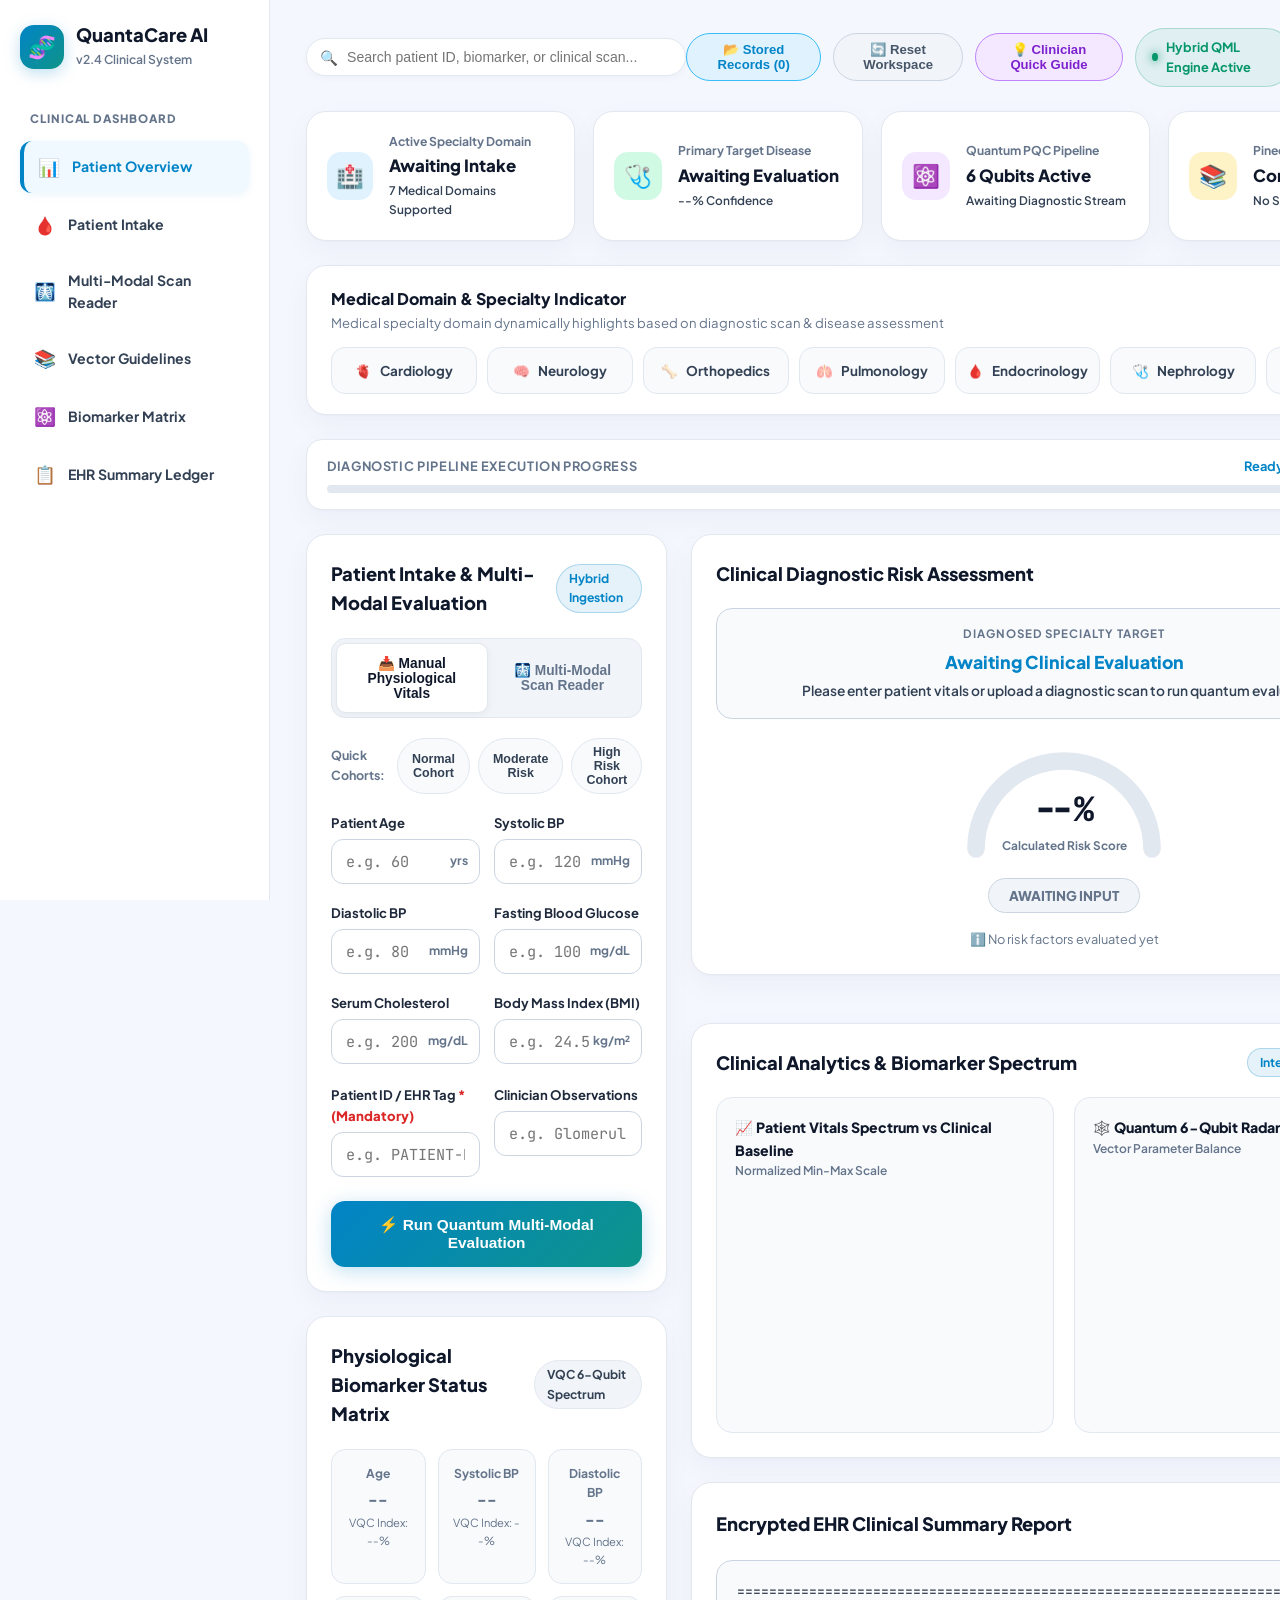
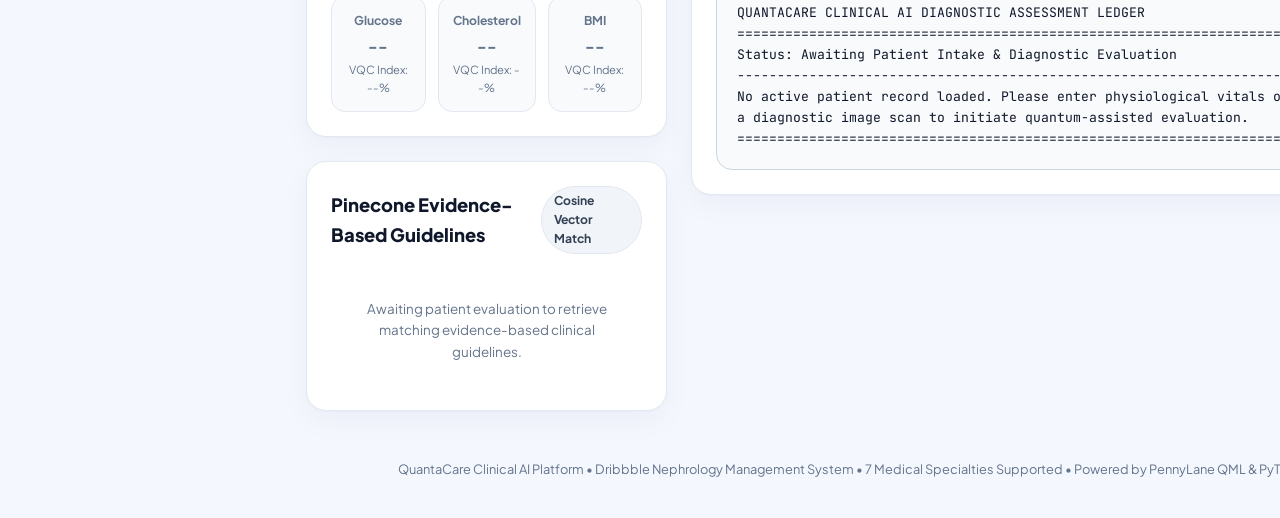
==== commit e28ab853: "Revert UI to previous version" ====
--- a/templates/index.html
+++ b/templates/index.html
@@ -3,156 +3,207 @@
 <head>
     <meta charset="UTF-8">
     <meta name="viewport" content="width=device-width, initial-scale=1.0">
-    <title>QuantaCare — Clinical Telemetry & Quantum Command Center</title>
+    <title>QuantaCare — Nephrology & Multi-Domain Clinical Intelligence System</title>
     <link rel="preconnect" href="https://fonts.googleapis.com">
     <link rel="preconnect" href="https://fonts.gstatic.com" crossorigin>
-    <link href="https://fonts.googleapis.com/css2?family=Space+Grotesk:wght@400;500;600;700&family=JetBrains+Mono:wght@400;500;600;700;800&family=Plus+Jakarta+Sans:wght@400;500;600;700;800&display=swap" rel="stylesheet">
+    <link href="https://fonts.googleapis.com/css2?family=Plus+Jakarta+Sans:wght@300;400;500;600;700;800&family=JetBrains+Mono:wght@400;600;800&display=swap" rel="stylesheet">
     <script src="https://cdn.jsdelivr.net/npm/chart.js@4.4.1/dist/chart.umd.min.js"></script>
-    <link rel="stylesheet" href="/static/css/vintage.css?v=6.0">
+    <link rel="stylesheet" href="/static/css/vintage.css?v=5.0">
 </head>
 <body class="dribbble-dashboard-body">
 
     <div class="app-layout">
-        
-        <!-- 1. Razor-Thin Vertical Navigation Rail (Left) -->
-        <aside class="sidebar-rail">
-            <div class="rail-brand">
-                <div class="rail-logo-icon">⚛️</div>
-                <span class="rail-badge">Q-v3.0</span>
+        <!-- 1. Dribbble Sidebar Navigation -->
+        <aside class="sidebar">
+            <div class="sidebar-header">
+                <div class="brand-logo">
+                    <span class="logo-icon">🧬</span>
+                    <div class="brand-text">
+                        <span class="brand-title">QuantaCare AI</span>
+                        <span class="brand-sub">v2.4 Clinical System</span>
+                    </div>
+                </div>
             </div>
 
-            <nav class="rail-nav">
-                <a href="#" class="rail-item active" data-tooltip="Quantum Command Center">
-                    <span>⚡</span>
+            <nav class="sidebar-nav">
+                <div class="nav-section-title">CLINICAL DASHBOARD</div>
+                <a href="#" class="nav-item active">
+                    <span class="nav-icon">📊</span>
+                    <span class="nav-label">Patient Overview</span>
                 </a>
-                <a href="#panel_manual_entry" class="rail-item" id="rail_nav_vitals" data-tooltip="Physiological Vitals Intake">
-                    <span>🩸</span>
+                <a href="#panel_manual_entry" class="nav-item">
+                    <span class="nav-icon">🩸</span>
+                    <span class="nav-label">Patient Intake</span>
                 </a>
-                <a href="#panel_scan_entry" class="rail-item" id="rail_nav_scan" data-tooltip="Multi-Modal Scan Reader">
-                    <span>🩻</span>
+                <a href="#panel_scan_entry" class="nav-item">
+                    <span class="nav-icon">🩻</span>
+                    <span class="nav-label">Multi-Modal Scan Reader</span>
                 </a>
-                <a href="#qubit_visualizer_section" class="rail-item" data-tooltip="6-Qubit PennyLane Visualizer">
-                    <span>⚛️</span>
+                <a href="#pinecone_section" class="nav-item">
+                    <span class="nav-icon">📚</span>
+                    <span class="nav-label">Vector Guidelines</span>
                 </a>
-                <a href="#pinecone_section" class="rail-item" data-tooltip="Pinecone Vector Guidelines">
-                    <span>📚</span>
+                <a href="#biomarker_section" class="nav-item">
+                    <span class="nav-icon">⚛️</span>
+                    <span class="nav-label">Biomarker Matrix</span>
                 </a>
-                <a href="#analytics_section" class="rail-item" data-tooltip="Biomarker Analytics Spectrum">
-                    <span>📈</span>
-                </a>
-                <a href="#report_section" class="rail-item" data-tooltip="Encrypted EHR Report">
-                    <span>📋</span>
+                <a href="#report_section" class="nav-item">
+                    <span class="nav-icon">📋</span>
+                    <span class="nav-label">EHR Summary Ledger</span>
                 </a>
             </nav>
 
-            <div class="rail-footer">
-                <div class="rail-status-dot" title="Hybrid QML Engine Active"></div>
+
+        </aside>
+
+        <!-- 2. Main Content Workspace -->
+        <main class="main-content">
+
+            <!-- Top Navigation Bar -->
+            <header class="top-navbar">
+                <div class="navbar-left">
+                    <div class="search-bar">
+                        <span class="search-icon">🔍</span>
+                        <input type="text" id="global_search_input" class="search-input" placeholder="Search patient ID, biomarker, or clinical scan..." autocomplete="off">
+                        <div id="global_search_dropdown" class="search-dropdown-menu" style="display: none;"></div>
+                    </div>
+                </div>
+
+                <div class="navbar-right">
+                    <button type="button" class="btn-history-toggle" id="btn_history_toggle">📂 Stored Records (<span id="stored_records_count">0</span>)</button>
+                    <button type="button" class="btn-guide-toggle" id="btn_reset_workspace" style="background: #f1f5f9; color: #475569; border: 1px solid #cbd5e1;">🔄 Reset Workspace</button>
+                    <button type="button" class="btn-guide-toggle" id="btn_guide_toggle">💡 Clinician Quick Guide</button>
+                    <div class="sys-pill live">
+                        <span class="dot-pulse"></span>
+                        <span>Hybrid QML Engine Active</span>
+                    </div>
+                    <button type="button" class="btn-print-out" id="btn_print_report">🖨️ Export EHR Report</button>
+                </div>
+            </header>
+
+            <!-- Clinician Quick Guide Collapsible Box -->
+            <div class="guide-collapsible-box" id="guide_box" style="display: none;">
+                <div class="guide-box-title">📋 Clinician Workflow Instructions & Diagnostic Protocol</div>
+                <div class="guide-box-grid">
+                    <div class="guide-step">
+                        <div class="guide-step-num">1</div>
+                        <div>Select a <strong>Medical Specialty</strong> pill below or enter manual patient vitals.</div>
+                    </div>
+                    <div class="guide-step">
+                        <div class="guide-step-num">2</div>
+                        <div>Upload a <strong>Medical CT/X-Ray Scan</strong> or report image for automated PyTorch CNN feature extraction.</div>
+                    </div>
+                    <div class="guide-step">
+                        <div class="guide-step-num">3</div>
+                        <div>Review the <strong>SVG Risk Speedometer</strong>, Pinecone Vector Matches, and encrypted EHR Diagnostic Summary.</div>
+                    </div>
+                </div>
             </div>
-        </aside>
-
-        <!-- 2. Main Content Telemetry Center (Center Stream + Massive Hero Command Panel) -->
-        <main class="main-content">
-
-            <!-- Top Command Header -->
-            <header class="command-header">
-                <div class="command-header-left">
-                    <div class="command-title-wrap">
-                        <h1 class="command-title">
-                            QUANTACARE <span style="display:none;">QuantaCare AI</span>
-                            <span class="live-stream-badge"><span class="live-dot"></span> 6-Qubit PQC Engine</span>
-                        </h1>
-                        <span class="command-subtitle">Multi-Modal Quantum-Vision Clinical Telemetry System</span>
-                    </div>
-                </div>
-
-                <div class="search-bar">
-                    <span class="search-icon">🔍</span>
-                    <input type="text" id="global_search_input" class="search-input" placeholder="Search Patient ID, Biomarker, or Scan..." autocomplete="off">
-                    <div id="global_search_dropdown" class="search-dropdown-menu" style="display: none;"></div>
-                </div>
-
-                <div class="header-action-group">
-                    <button type="button" class="btn-command-action" id="btn_history_toggle">
-                        <span>📂 Records (<span id="stored_records_count">0</span>)</span>
-                    </button>
-                    <button type="button" class="btn-command-action" id="btn_reset_workspace">
-                        <span>🔄 Reset Workspace</span>
-                    </button>
-                    <button type="button" class="btn-command-action" id="btn_guide_toggle">
-                        <span>💡 Protocol Guide</span>
-                    </button>
-                    <button type="button" class="btn-command-action btn-command-primary" id="btn_print_report">
-                        <span>🖨️ Export EHR</span>
-                    </button>
-                </div>
-            </header>
-
-            <!-- Clinician Protocol Guide Box (Collapsible) -->
-            <div class="bento-panel" id="guide_box" style="display: none; margin-bottom: 20px; border-left: 3px solid var(--neon-cyan);">
-                <div class="panel-header-row" style="margin-bottom: 10px; padding-bottom: 6px;">
-                    <span class="panel-title" style="font-size: 0.85rem;">📋 Clinician Telemetry Protocol & Multi-Modal Instructions</span>
-                </div>
-                <div style="display: grid; grid-template-columns: repeat(3, 1fr); gap: 12px; font-size: 0.78rem; color: var(--text-secondary);">
-                    <div><strong>1. Select Domain / Vitals:</strong> Choose a medical specialty pill or enter 6 physiological parameters.</div>
-                    <div><strong>2. Upload Medical Scan:</strong> Drop CT/X-Ray/MRI images for PyTorch CNN 512-dim visual embedding.</div>
-                    <div><strong>3. Quantum Consensus:</strong> Review the 6-qubit PQC state vector, Pinecone matches, and EHR report.</div>
+
+            <!-- 3. Top Banner Metric Stat Cards -->
+            <section class="stats-banner-grid">
+                <div class="stat-card">
+                    <div class="stat-icon-wrap icon-blue">🏥</div>
+                    <div class="stat-info">
+                        <div class="stat-label">Active Specialty Domain</div>
+                        <div class="stat-value" id="disp_active_domain_label">Awaiting Intake</div>
+                        <div class="stat-sub">7 Medical Domains Supported</div>
+                    </div>
+                </div>
+
+                <div class="stat-card">
+                    <div class="stat-icon-wrap icon-emerald">🩺</div>
+                    <div class="stat-info">
+                        <div class="stat-label">Primary Target Disease</div>
+                        <div class="stat-value" id="disp_stat_disease_name">Awaiting Evaluation</div>
+                        <div class="stat-sub" id="disp_confidence">--% Confidence</div>
+                    </div>
+                </div>
+
+                <div class="stat-card">
+                    <div class="stat-icon-wrap icon-purple">⚛️</div>
+                    <div class="stat-info">
+                        <div class="stat-label">Quantum PQC Pipeline</div>
+                        <div class="stat-value">6 Qubits Active</div>
+                        <div class="stat-sub" id="disp_fusion_mode">Awaiting Diagnostic Stream</div>
+                    </div>
+                </div>
+
+                <div class="stat-card">
+                    <div class="stat-icon-wrap icon-amber">📚</div>
+                    <div class="stat-info">
+                        <div class="stat-label">Pinecone Vector DB</div>
+                        <div class="stat-value">Connected</div>
+                        <div class="stat-sub" id="disp_image_status">No Scan Ingested</div>
+                    </div>
+                </div>
+            </section>
+
+            <!-- 4. 7-Medical Domain Selector Deck -->
+            <section class="domain-selector-section">
+                <div class="section-title-row">
+                    <div class="section-heading">Medical Domain & Specialty Indicator</div>
+                    <div class="section-desc">Medical specialty domain dynamically highlights based on diagnostic scan & disease assessment</div>
+                </div>
+                <div class="specialty-pill-grid">
+                    <div class="specialty-btn" data-domain="cardiology">
+                        <span>🫀</span> Cardiology
+                    </div>
+                    <div class="specialty-btn" data-domain="neurology">
+                        <span>🧠</span> Neurology
+                    </div>
+                    <div class="specialty-btn" data-domain="orthopedics">
+                        <span>🦴</span> Orthopedics
+                    </div>
+                    <div class="specialty-btn" data-domain="pulmonology">
+                        <span>🫁</span> Pulmonology
+                    </div>
+                    <div class="specialty-btn" data-domain="endocrinology">
+                        <span>🩸</span> Endocrinology
+                    </div>
+                    <div class="specialty-btn" data-domain="nephrology">
+                        <span>🩺</span> Nephrology
+                    </div>
+                    <div class="specialty-btn" data-domain="oncology">
+                        <span>🔬</span> Oncology
+                    </div>
+                </div>
+            </section>
+
+            <!-- Progress Tracker -->
+            <div class="progress-card progress-container">
+                <div class="progress-header-row">
+                    <div class="progress-header-title">Diagnostic Pipeline Execution Progress</div>
+                    <div class="progress-status-text" id="disp_step_status">Ready for Patient Evaluation</div>
+                </div>
+                <div class="progress-track">
+                    <div class="progress-bar" id="main_progress_bar"></div>
                 </div>
             </div>
 
-            <!-- Dynamic 7 Medical Specialty Selector Bar -->
-            <div class="specialty-selector-bar">
-                <span class="specialty-label-tag">Active Specialty Domain:</span>
-                <div class="specialty-pill-deck">
-                    <button type="button" class="specialty-btn active" data-domain="cardiology">
-                        <span>🫀</span> Cardiology
-                    </button>
-                    <button type="button" class="specialty-btn" data-domain="neurology">
-                        <span>🧠</span> Neurology
-                    </button>
-                    <button type="button" class="specialty-btn" data-domain="orthopedics">
-                        <span>🦴</span> Orthopedics
-                    </button>
-                    <button type="button" class="specialty-btn" data-domain="pulmonology">
-                        <span>🫁</span> Pulmonology
-                    </button>
-                    <button type="button" class="specialty-btn" data-domain="endocrinology">
-                        <span>🩸</span> Endocrinology
-                    </button>
-                    <button type="button" class="specialty-btn" data-domain="nephrology">
-                        <span>🩺</span> Nephrology
-                    </button>
-                    <button type="button" class="specialty-btn" data-domain="oncology">
-                        <span>🔬</span> Oncology
-                    </button>
-                </div>
-                <span class="panel-badge glow-cyan-badge" id="disp_active_domain_label">Cardiology Domain</span>
-            </div>
-
-            <!-- Asymmetric Bento Grid Layout -->
-            <div class="bento-grid">
-
-                <!-- CENTER COLUMN: High-Density Telemetry Stream -->
-                <div class="bento-center-stream">
-
-                    <!-- Intake & Evaluation Bento Panel -->
-                    <div class="bento-panel">
-                        <div class="panel-header-row">
-                            <h2 class="panel-title">
-                                <span>📥</span> Patient Intake & Multi-Modal Telemetry
-                            </h2>
-                            <span class="panel-badge glow-cyan-badge" id="disp_fusion_mode">Tabular Analysis Mode</span>
+            <!-- 5. Main 2-Column Dashboard Workspace Grid -->
+            <div class="dashboard-grid">
+
+                <!-- Left Column: Patient Evaluation Intake Workspace -->
+                <div class="grid-column">
+
+                    <!-- Intake Card -->
+                    <div class="modern-card">
+                        <div class="card-title-row">
+                            <h2 class="card-title-text">Patient Intake & Multi-Modal Evaluation</h2>
+                            <span class="card-badge glow-badge">Hybrid Ingestion</span>
                         </div>
 
                         <!-- Tab Switcher -->
                         <div class="tab-switcher">
-                            <button type="button" class="tab-btn active" id="tab_btn_manual">📥 Physiological Vitals Form</button>
+                            <button type="button" class="tab-btn active" id="tab_btn_manual">📥 Manual Physiological Vitals</button>
                             <button type="button" class="tab-btn" id="tab_btn_scan">🩻 Multi-Modal Scan Reader</button>
                         </div>
 
                         <!-- Panel A: Manual Form -->
                         <div id="panel_manual_entry" style="display: block;">
                             <div class="preset-pills">
-                                <span style="font-family: var(--font-mono); font-size: 0.72rem; color: var(--text-muted);">Presets:</span>
+                                <span class="preset-label" style="font-size: 0.78rem; font-weight: 700; color: #64748b; margin-right: 4px; align-self: center;">Quick Cohorts:</span>
                                 <button type="button" class="preset-pill-btn" id="preset_normal">Normal Cohort</button>
                                 <button type="button" class="preset-pill-btn" id="preset_moderate">Moderate Risk</button>
                                 <button type="button" class="preset-pill-btn" id="preset_high">High Risk Cohort</button>
@@ -161,44 +212,44 @@
                             <form id="form_manual_vitals">
                                 <div class="vitals-input-grid">
                                     <div class="form-group">
-                                        <label class="form-label" for="val_age">Age (q₀)</label>
+                                        <label class="form-label" for="val_age">Patient Age</label>
                                         <div class="input-wrap">
-                                            <input type="number" id="val_age" class="styled-input" placeholder="60" min="1" max="120" step="1">
+                                            <input type="number" id="val_age" class="styled-input" placeholder="e.g. 60" min="1" max="120" step="1">
                                             <span class="input-suffix">yrs</span>
                                         </div>
                                     </div>
                                     <div class="form-group">
-                                        <label class="form-label" for="val_sys_bp">Systolic BP (q₁)</label>
+                                        <label class="form-label" for="val_sys_bp">Systolic BP</label>
                                         <div class="input-wrap">
-                                            <input type="number" id="val_sys_bp" class="styled-input" placeholder="120" min="60" max="260" step="1">
+                                            <input type="number" id="val_sys_bp" class="styled-input" placeholder="e.g. 120" min="60" max="260" step="1">
                                             <span class="input-suffix">mmHg</span>
                                         </div>
                                     </div>
                                     <div class="form-group">
-                                        <label class="form-label" for="val_dia_bp">Diastolic BP (q₂)</label>
+                                        <label class="form-label" for="val_dia_bp">Diastolic BP</label>
                                         <div class="input-wrap">
-                                            <input type="number" id="val_dia_bp" class="styled-input" placeholder="80" min="40" max="150" step="1">
+                                            <input type="number" id="val_dia_bp" class="styled-input" placeholder="e.g. 80" min="40" max="150" step="1">
                                             <span class="input-suffix">mmHg</span>
                                         </div>
                                     </div>
                                     <div class="form-group">
-                                        <label class="form-label" for="val_fbs">Fasting Glucose (q₃)</label>
+                                        <label class="form-label" for="val_fbs">Fasting Blood Glucose</label>
                                         <div class="input-wrap">
-                                            <input type="number" id="val_fbs" class="styled-input" placeholder="100" min="50" max="500" step="1">
+                                            <input type="number" id="val_fbs" class="styled-input" placeholder="e.g. 100" min="50" max="500" step="1">
                                             <span class="input-suffix">mg/dL</span>
                                         </div>
                                     </div>
                                     <div class="form-group">
-                                        <label class="form-label" for="val_chol">Cholesterol (q₄)</label>
+                                        <label class="form-label" for="val_chol">Serum Cholesterol</label>
                                         <div class="input-wrap">
-                                            <input type="number" id="val_chol" class="styled-input" placeholder="200" min="100" max="600" step="1">
+                                            <input type="number" id="val_chol" class="styled-input" placeholder="e.g. 200" min="100" max="600" step="1">
                                             <span class="input-suffix">mg/dL</span>
                                         </div>
                                     </div>
                                     <div class="form-group">
-                                        <label class="form-label" for="val_bmi">BMI (q₅)</label>
+                                        <label class="form-label" for="val_bmi">Body Mass Index (BMI)</label>
                                         <div class="input-wrap">
-                                            <input type="number" id="val_bmi" class="styled-input" placeholder="24.5" min="10" max="60" step="0.1">
+                                            <input type="number" id="val_bmi" class="styled-input" placeholder="e.g. 24.5" min="10" max="60" step="0.1">
                                             <span class="input-suffix">kg/m²</span>
                                         </div>
                                     </div>
@@ -206,68 +257,69 @@
 
                                 <div class="meta-inputs">
                                     <div class="form-group">
-                                        <label class="form-label" for="val_patient_id">Patient ID / EHR Tag <span style="color: var(--neon-rose);">*</span></label>
-                                        <input type="text" id="val_patient_id" class="styled-input" placeholder="PATIENT-CARDIO-4091" required>
+                                        <label class="form-label" for="val_patient_id">Patient ID / EHR Tag <span style="color: #dc2626; font-weight: 800;">* (Mandatory)</span></label>
+                                        <input type="text" id="val_patient_id" class="styled-input" placeholder="e.g. PATIENT-NEPH-4091" required>
                                     </div>
                                     <div class="form-group">
                                         <label class="form-label" for="val_notes">Clinician Observations</label>
-                                        <input type="text" id="val_notes" class="styled-input" placeholder="e.g. Telemetry check & QML evaluation">
+                                        <input type="text" id="val_notes" class="styled-input" placeholder="e.g. Glomerular Filtration Rate check requested">
                                     </div>
                                 </div>
 
                                 <button type="submit" class="btn-primary-action" id="btn_run_eval">
-                                    <span>⚡ Run Evaluation</span>
+                                    <span>⚡ Run Quantum Multi-Modal Evaluation</span>
                                 </button>
                             </form>
                         </div>
 
                         <!-- Panel B: Scan Reader Drag and Drop -->
                         <div id="panel_scan_entry" style="display: none;">
-                            <div class="form-group" style="margin-bottom: 12px;">
-                                <label class="form-label" for="scan_patient_id">Patient ID / EHR Tag <span style="color: var(--neon-rose);">*</span></label>
-                                <input type="text" id="scan_patient_id" class="styled-input" placeholder="PATIENT-SCAN-9021" required>
-                            </div>
-
-                            <div class="vitals-input-grid" style="margin-bottom: 12px;">
+                            <div class="form-group" style="margin-bottom: 16px; text-align: left;">
+                                <label class="form-label" for="scan_patient_id">Patient ID / EHR Tag <span style="color: #dc2626; font-weight: 800;">* (Mandatory)</span></label>
+                                <input type="text" id="scan_patient_id" class="styled-input" placeholder="e.g. PATIENT-SCAN-9021" required>
+                            </div>
+
+                            <!-- Mandatory 6 Vitals Input Grid for Scan Ingestion -->
+                            <div class="vitals-input-grid" style="margin-bottom: 16px;">
                                 <div class="form-group">
-                                    <label class="form-label" for="scan_age">Age *</label>
+                                    <label class="form-label" for="scan_age">Patient Age <span style="color: #dc2626; font-weight: 800;">* (Mandatory)</span></label>
                                     <div class="input-wrap">
-                                        <input type="number" id="scan_age" class="styled-input" placeholder="60" min="1" max="120" step="1" required>
+                                        <input type="number" id="scan_age" class="styled-input" placeholder="e.g. 60" min="1" max="120" step="1" required>
                                         <span class="input-suffix">yrs</span>
                                     </div>
                                 </div>
                                 <div class="form-group">
-                                    <label class="form-label" for="scan_sys_bp">Systolic BP *</label>
+                                    <label class="form-label" for="scan_sys_bp">Systolic BP <span style="color: #dc2626; font-weight: 800;">* (Mandatory)</span></label>
                                     <div class="input-wrap">
-                                        <input type="number" id="scan_sys_bp" class="styled-input" placeholder="120" min="60" max="260" step="1" required>
+                                        <input type="number" id="scan_sys_bp" class="styled-input" placeholder="e.g. 120" min="60" max="260" step="1" required>
                                         <span class="input-suffix">mmHg</span>
                                     </div>
                                 </div>
                                 <div class="form-group">
-                                    <label class="form-label" for="scan_dia_bp">Diastolic BP *</label>
+                                    <label class="form-label" for="scan_dia_bp">Diastolic BP <span style="color: #dc2626; font-weight: 800;">* (Mandatory)</span></label>
                                     <div class="input-wrap">
-                                        <input type="number" id="scan_dia_bp" class="styled-input" placeholder="80" min="40" max="150" step="1" required>
+                                        <input type="number" id="scan_dia_bp" class="styled-input" placeholder="e.g. 80" min="40" max="150" step="1" required>
                                         <span class="input-suffix">mmHg</span>
                                     </div>
                                 </div>
                                 <div class="form-group">
-                                    <label class="form-label" for="scan_fbs">Fasting Glucose *</label>
+                                    <label class="form-label" for="scan_fbs">Fasting Blood Glucose <span style="color: #dc2626; font-weight: 800;">* (Mandatory)</span></label>
                                     <div class="input-wrap">
-                                        <input type="number" id="scan_fbs" class="styled-input" placeholder="100" min="50" max="500" step="1" required>
+                                        <input type="number" id="scan_fbs" class="styled-input" placeholder="e.g. 100" min="50" max="500" step="1" required>
                                         <span class="input-suffix">mg/dL</span>
                                     </div>
                                 </div>
                                 <div class="form-group">
-                                    <label class="form-label" for="scan_chol">Cholesterol *</label>
+                                    <label class="form-label" for="scan_chol">Serum Cholesterol <span style="color: #dc2626; font-weight: 800;">* (Mandatory)</span></label>
                                     <div class="input-wrap">
-                                        <input type="number" id="scan_chol" class="styled-input" placeholder="200" min="100" max="600" step="1" required>
+                                        <input type="number" id="scan_chol" class="styled-input" placeholder="e.g. 200" min="100" max="600" step="1" required>
                                         <span class="input-suffix">mg/dL</span>
                                     </div>
                                 </div>
                                 <div class="form-group">
-                                    <label class="form-label" for="scan_bmi">BMI *</label>
+                                    <label class="form-label" for="scan_bmi">BMI <span style="color: #dc2626; font-weight: 800;">* (Mandatory)</span></label>
                                     <div class="input-wrap">
-                                        <input type="number" id="scan_bmi" class="styled-input" placeholder="24.5" min="10" max="60" step="0.1" required>
+                                        <input type="number" id="scan_bmi" class="styled-input" placeholder="e.g. 24.5" min="10" max="60" step="0.1" required>
                                         <span class="input-suffix">kg/m²</span>
                                     </div>
                                 </div>
@@ -275,9 +327,9 @@
 
                             <div class="dropzone-box" id="ocr_drop_zone">
                                 <div class="drop-icon">🩻</div>
-                                <div class="drop-title">Drag & Drop Medical Scan (CT, MRI, X-Ray, Lab Document)</div>
-                                <div class="drop-desc">PyTorch MobileNetV3 CNN embedding pipeline will automatically extract 512-dim visual features</div>
-                                <label class="btn-browse" for="scan_file_input">Select Medical Image File</label>
+                                <div class="drop-title">Drag & Drop Medical Scan or Lab Report</div>
+                                <div class="drop-desc">Supports CT Scans, MRIs, X-Rays, ECGs, and Lab PDF/Image Reports (PNG, JPG, WEBP)</div>
+                                <label class="btn-browse" for="scan_file_input">Browse Clinical Image Files</label>
                                 <input type="file" id="scan_file_input" accept="image/*,.pdf" style="display: none;">
 
                                 <div class="preview-box" id="preview_box" style="display: none;">
@@ -290,168 +342,132 @@
                                 </div>
                             </div>
 
-                            <button type="button" class="btn-primary-action" id="btn_upload_scan" style="margin-top: 14px;">
+                            <button type="button" class="btn-primary-action" id="btn_upload_scan" style="margin-top: 20px;">
                                 <span>🔍 Extract Visual Embeddings & Scan</span>
                             </button>
                         </div>
                     </div>
 
-                    <!-- Live Cinematic Processing Telemetry Pipeline (1.5s Sequence Box) -->
-                    <div class="terminal-telemetry-box">
-                        <div class="terminal-header">
-                            <span>SYSTEM TERMINAL LOG STREAM</span>
-                            <span id="disp_step_status">Ready for Patient Evaluation</span>
-                        </div>
-                        <div class="terminal-ticker-lines" id="terminal_ticker_lines">
-                            <div class="ticker-line"><span class="ticker-prompt">&gt;</span> <span class="ticker-text">System standby. Awaiting evaluation trigger...</span></div>
-                        </div>
-                        <div class="progress-track progress-container">
-                            <div class="progress-bar" id="main_progress_bar"></div>
-                        </div>
-                    </div>
-
-                    <!-- Live Interactive Qubit State Visualizer (PennyLane 6-Qubit SVG) -->
-                    <div class="bento-panel qubit-visualizer-card" id="qubit_visualizer_section">
-                        <div class="panel-header-row">
-                            <h2 class="panel-title">
-                                <span>⚛️</span> Live 6-Qubit PennyLane Circuit Visualizer
-                            </h2>
-                            <span class="panel-badge glow-emerald-badge">Ry/Rx Rotation Entanglement</span>
-                        </div>
-
-                        <div class="qubit-svg-wrap">
-                            <svg class="qubit-svg" viewBox="0 0 700 150">
-                                <!-- Circuit Wires -->
-                                <line x1="60" y1="25" x2="640" y2="25" class="qubit-wire" id="wire_q0" />
-                                <line x1="60" y1="45" x2="640" y2="45" class="qubit-wire" id="wire_q1" />
-                                <line x1="60" y1="65" x2="640" y2="65" class="qubit-wire" id="wire_q2" />
-                                <line x1="60" y1="85" x2="640" y2="85" class="qubit-wire" id="wire_q3" />
-                                <line x1="60" y1="105" x2="640" y2="105" class="qubit-wire" id="wire_q4" />
-                                <line x1="60" y1="125" x2="640" y2="125" class="qubit-wire" id="wire_q5" />
-
-                                <!-- Entanglement Vertical CNOT Connections -->
-                                <line x1="220" y1="25" x2="220" y2="125" stroke="#334155" stroke-dasharray="3 3" id="cnot_link_1" />
-                                <line x1="440" y1="25" x2="440" y2="125" stroke="#334155" stroke-dasharray="3 3" id="cnot_link_2" />
-
-                                <!-- Qubit Labels -->
-                                <text x="15" y="29" fill="#94a3b8" font-family="JetBrains Mono" font-size="11" font-weight="700">|q₀⟩</text>
-                                <text x="15" y="49" fill="#94a3b8" font-family="JetBrains Mono" font-size="11" font-weight="700">|q₁⟩</text>
-                                <text x="15" y="69" fill="#94a3b8" font-family="JetBrains Mono" font-size="11" font-weight="700">|q₂⟩</text>
-                                <text x="15" y="89" fill="#94a3b8" font-family="JetBrains Mono" font-size="11" font-weight="700">|q₃⟩</text>
-                                <text x="15" y="109" fill="#94a3b8" font-family="JetBrains Mono" font-size="11" font-weight="700">|q₄⟩</text>
-                                <text x="15" y="129" fill="#94a3b8" font-family="JetBrains Mono" font-size="11" font-weight="700">|q₅⟩</text>
-
-                                <!-- Interactive Nodes -->
-                                <circle cx="120" cy="25" r="12" fill="#0f172a" stroke="#22d3ee" stroke-width="2" class="qubit-node" id="node_q0" />
-                                <circle cx="120" cy="45" r="12" fill="#0f172a" stroke="#22d3ee" stroke-width="2" class="qubit-node" id="node_q1" />
-                                <circle cx="120" cy="65" r="12" fill="#0f172a" stroke="#22d3ee" stroke-width="2" class="qubit-node" id="node_q2" />
-                                <circle cx="120" cy="85" r="12" fill="#0f172a" stroke="#22d3ee" stroke-width="2" class="qubit-node" id="node_q3" />
-                                <circle cx="120" cy="105" r="12" fill="#0f172a" stroke="#22d3ee" stroke-width="2" class="qubit-node" id="node_q4" />
-                                <circle cx="120" cy="125" r="12" fill="#0f172a" stroke="#22d3ee" stroke-width="2" class="qubit-node" id="node_q5" />
-
-                                <!-- Entanglement Gates -->
-                                <rect x="300" y="18" width="34" height="14" rx="3" fill="rgba(34, 211, 238, 0.15)" stroke="#22d3ee" />
-                                <text x="307" y="29" fill="#22d3ee" font-family="JetBrains Mono" font-size="9" font-weight="700">Rx</text>
-
-                                <rect x="300" y="38" width="34" height="14" rx="3" fill="rgba(34, 211, 238, 0.15)" stroke="#22d3ee" />
-                                <text x="307" y="49" fill="#22d3ee" font-family="JetBrains Mono" font-size="9" font-weight="700">Ry</text>
-
-                                <rect x="300" y="58" width="34" height="14" rx="3" fill="rgba(34, 211, 238, 0.15)" stroke="#22d3ee" />
-                                <text x="307" y="69" fill="#22d3ee" font-family="JetBrains Mono" font-size="9" font-weight="700">Rx</text>
-
-                                <rect x="300" y="78" width="34" height="14" rx="3" fill="rgba(34, 211, 238, 0.15)" stroke="#22d3ee" />
-                                <text x="307" y="89" fill="#22d3ee" font-family="JetBrains Mono" font-size="9" font-weight="700">Ry</text>
-
-                                <rect x="300" y="98" width="34" height="14" rx="3" fill="rgba(34, 211, 238, 0.15)" stroke="#22d3ee" />
-                                <text x="307" y="109" fill="#22d3ee" font-family="JetBrains Mono" font-size="9" font-weight="700">Rx</text>
-
-                                <rect x="300" y="118" width="34" height="14" rx="3" fill="rgba(34, 211, 238, 0.15)" stroke="#22d3ee" />
-                                <text x="307" y="129" fill="#22d3ee" font-family="JetBrains Mono" font-size="9" font-weight="700">Ry</text>
-
-                                <!-- Output Measurement Operators -->
-                                <circle cx="580" cy="25" r="10" fill="#10b981" id="m_q0" />
-                                <circle cx="580" cy="45" r="10" fill="#10b981" id="m_q1" />
-                                <circle cx="580" cy="65" r="10" fill="#10b981" id="m_q2" />
-                                <circle cx="580" cy="85" r="10" fill="#10b981" id="m_q3" />
-                                <circle cx="580" cy="105" r="10" fill="#10b981" id="m_q4" />
-                                <circle cx="580" cy="125" r="10" fill="#10b981" id="m_q5" />
-
-                                <text x="600" y="29" fill="#10b981" font-family="JetBrains Mono" font-size="10" font-weight="700">⟨Z₀⟩</text>
-                                <text x="600" y="49" fill="#10b981" font-family="JetBrains Mono" font-size="10" font-weight="700">⟨Z₁⟩</text>
-                                <text x="600" y="69" fill="#10b981" font-family="JetBrains Mono" font-size="10" font-weight="700">⟨Z₂⟩</text>
-                                <text x="600" y="89" fill="#10b981" font-family="JetBrains Mono" font-size="10" font-weight="700">⟨Z₃⟩</text>
-                                <text x="600" y="109" fill="#10b981" font-family="JetBrains Mono" font-size="10" font-weight="700">⟨Z₄⟩</text>
-                                <text x="600" y="129" fill="#10b981" font-family="JetBrains Mono" font-size="10" font-weight="700">⟨Z₅⟩</text>
-                            </svg>
-                        </div>
-
-                        <!-- 6 Biomarker Spectrum Cards -->
-                        <div class="qubit-biomarker-grid" id="qubit_telemetry_container">
-                            <div class="qubit-mini-card">
-                                <div class="qubit-mini-title">Age</div>
-                                <div class="qubit-mini-val">--</div>
-                                <div class="qubit-mini-vqc">VQC: --%</div>
-                            </div>
-                            <div class="qubit-mini-card">
-                                <div class="qubit-mini-title">Sys BP</div>
-                                <div class="qubit-mini-val">--</div>
-                                <div class="qubit-mini-vqc">VQC: --%</div>
-                            </div>
-                            <div class="qubit-mini-card">
-                                <div class="qubit-mini-title">Dia BP</div>
-                                <div class="qubit-mini-val">--</div>
-                                <div class="qubit-mini-vqc">VQC: --%</div>
-                            </div>
-                            <div class="qubit-mini-card">
-                                <div class="qubit-mini-title">Glucose</div>
-                                <div class="qubit-mini-val">--</div>
-                                <div class="qubit-mini-vqc">VQC: --%</div>
-                            </div>
-                            <div class="qubit-mini-card">
-                                <div class="qubit-mini-title">Chol</div>
-                                <div class="qubit-mini-val">--</div>
-                                <div class="qubit-mini-vqc">VQC: --%</div>
-                            </div>
-                            <div class="qubit-mini-card">
-                                <div class="qubit-mini-title">BMI</div>
-                                <div class="qubit-mini-val">--</div>
-                                <div class="qubit-mini-vqc">VQC: --%</div>
-                            </div>
-                        </div>
-                    </div>
-
-                    <!-- Pinecone Vector Matches -->
-                    <div class="bento-panel" id="pinecone_section">
-                        <div class="panel-header-row">
-                            <h2 class="panel-title">
-                                <span>📚</span> Pinecone Evidence-Based Guidelines
-                            </h2>
-                            <span class="panel-badge">Cosine Vector DB Search</span>
-                        </div>
-                        <div id="pinecone_matches_container">
-                            <div style="text-align: center; color: var(--text-muted); padding: 20px; font-size: 0.8rem;">
-                                Awaiting evaluation trigger to match evidence-based medical guidelines.
-                            </div>
-                        </div>
-                    </div>
-
-                    <!-- Clinical Analytics Spectrum Charts -->
-                    <div class="bento-panel" id="analytics_section">
-                        <div class="panel-header-row">
-                            <h2 class="panel-title">
-                                <span>📈</span> Clinical Spectrum Analytics
-                            </h2>
-                            <span class="panel-badge glow-cyan-badge">Min-Max Radar & Line</span>
-                        </div>
-                        <div class="analytics-grid">
+                    <!-- Biomarker Status Matrix Card -->
+                    <div class="modern-card" id="biomarker_section">
+                        <div class="card-title-row">
+                            <h2 class="card-title-text">Physiological Biomarker Status Matrix</h2>
+                            <span class="card-badge">VQC 6-Qubit Spectrum</span>
+                        </div>
+                        <div class="biomarker-grid" id="qubit_telemetry_container">
+                            <div class="biomarker-card">
+                                <div class="biomarker-title">Age</div>
+                                <div class="biomarker-val" style="color: var(--text-muted);">--</div>
+                                <div style="color: var(--text-muted); font-size: 0.7rem; margin-top: 2px;">VQC Index: --%</div>
+                            </div>
+                            <div class="biomarker-card">
+                                <div class="biomarker-title">Systolic BP</div>
+                                <div class="biomarker-val" style="color: var(--text-muted);">--</div>
+                                <div style="color: var(--text-muted); font-size: 0.7rem; margin-top: 2px;">VQC Index: --%</div>
+                            </div>
+                            <div class="biomarker-card">
+                                <div class="biomarker-title">Diastolic BP</div>
+                                <div class="biomarker-val" style="color: var(--text-muted);">--</div>
+                                <div style="color: var(--text-muted); font-size: 0.7rem; margin-top: 2px;">VQC Index: --%</div>
+                            </div>
+                            <div class="biomarker-card">
+                                <div class="biomarker-title">Glucose</div>
+                                <div class="biomarker-val" style="color: var(--text-muted);">--</div>
+                                <div style="color: var(--text-muted); font-size: 0.7rem; margin-top: 2px;">VQC Index: --%</div>
+                            </div>
+                            <div class="biomarker-card">
+                                <div class="biomarker-title">Cholesterol</div>
+                                <div class="biomarker-val" style="color: var(--text-muted);">--</div>
+                                <div style="color: var(--text-muted); font-size: 0.7rem; margin-top: 2px;">VQC Index: --%</div>
+                            </div>
+                            <div class="biomarker-card">
+                                <div class="biomarker-title">BMI</div>
+                                <div class="biomarker-val" style="color: var(--text-muted);">--</div>
+                                <div style="color: var(--text-muted); font-size: 0.7rem; margin-top: 2px;">VQC Index: --%</div>
+                            </div>
+                        </div>
+                    </div>
+
+                    <!-- Pinecone Evidence-Based Guidelines -->
+                    <div class="modern-card" id="pinecone_section">
+                        <div class="card-title-row">
+                            <h2 class="card-title-text">Pinecone Evidence-Based Guidelines</h2>
+                            <span class="card-badge">Cosine Vector Match</span>
+                        </div>
+                        <div class="cases-gallery" id="pinecone_matches_container">
+                            <div class="cases-placeholder">Awaiting patient evaluation to retrieve matching evidence-based clinical guidelines.</div>
+                        </div>
+                    </div>
+
+                </div>
+
+                <!-- Right Column: Diagnostic Risk Meter, Analytics & Encrypted EHR Report -->
+                <div class="grid-column">
+
+                    <!-- Diagnostic Risk Meter Card -->
+                    <div class="modern-card">
+                        <div class="card-title-row">
+                            <h2 class="card-title-text">Clinical Diagnostic Risk Assessment</h2>
+                            <span class="card-badge glow-badge">PennyLane QML</span>
+                        </div>
+
+                        <div class="target-disease-card">
+                            <div class="target-label">Diagnosed Specialty Target</div>
+                            <div class="target-title" id="disp_disease_name">Awaiting Clinical Evaluation</div>
+                            <div class="target-desc" id="disp_condition_desc">Please enter patient vitals or upload a diagnostic scan to run quantum evaluation.</div>
+                        </div>
+
+                        <!-- SVG Speedometer Arc -->
+                        <div class="gauge-meter-wrapper">
+                            <div class="gauge-wrap">
+                                <svg class="gauge-svg-element" viewBox="0 0 100 55">
+                                    <path d="M 10 50 A 40 40 0 0 1 90 50" fill="none" stroke="#e2e8f0" stroke-width="8" stroke-linecap="round"/>
+                                    <path id="svg_risk_arc" d="M 10 50 A 40 40 0 0 1 90 50" fill="none" stroke="url(#riskGradient)" stroke-width="8" stroke-dasharray="125.66" stroke-dashoffset="125.66" stroke-linecap="round" style="transition: stroke-dashoffset 1s ease;"/>
+                                    <defs>
+                                        <linearGradient id="riskGradient" x1="0%" y1="0%" x2="100%" y2="0%">
+                                            <stop offset="0%" stop-color="#059669" />
+                                            <stop offset="50%" stop-color="#d97706" />
+                                            <stop offset="100%" stop-color="#dc2626" />
+                                        </linearGradient>
+                                    </defs>
+                                </svg>
+                                <div class="gauge-center-content">
+                                    <div class="gauge-num-big" id="disp_risk_score">--%</div>
+                                    <div class="gauge-num-label">Calculated Risk Score</div>
+                                </div>
+                            </div>
+
+                            <div style="text-align: center;">
+                                <span class="risk-pill-badge pill-neutral" id="wax_seal_badge">AWAITING INPUT</span>
+                            </div>
+
+                            <div class="factors-wrap" id="disp_risk_factors_container">
+                                <span style="font-size: 0.8rem; color: var(--text-muted);">ℹ️ No risk factors evaluated yet</span>
+                            </div>
+                        </div>
+                    </div>
+
+                    <!-- Clinical Analytics & Biomarker Spectrum Graphs -->
+                    <div class="modern-card analytics-card" id="analytics_section">
+                        <div class="card-title-row">
+                            <h2 class="card-title-text">Clinical Analytics & Biomarker Spectrum</h2>
+                            <span class="card-badge glow-badge">Interactive Chart Engine</span>
+                        </div>
+                        <div class="analytics-charts-grid">
                             <div class="chart-box">
-                                <div class="chart-header">📈 Vitals vs Baseline</div>
+                                <div class="chart-header">
+                                    <span class="chart-title">📈 Patient Vitals Spectrum vs Clinical Baseline</span>
+                                    <span class="chart-sub">Normalized Min-Max Scale</span>
+                                </div>
                                 <div class="canvas-wrap">
                                     <canvas id="vitals_line_chart"></canvas>
                                 </div>
                             </div>
                             <div class="chart-box">
-                                <div class="chart-header">🕸️ 6-Qubit Vector Radar</div>
+                                <div class="chart-header">
+                                    <span class="chart-title">🕸️ Quantum 6-Qubit Radar Telemetry</span>
+                                    <span class="chart-sub">Vector Parameter Balance</span>
+                                </div>
                                 <div class="canvas-wrap">
                                     <canvas id="biomarker_radar_chart"></canvas>
                                 </div>
@@ -459,69 +475,20 @@
                         </div>
                     </div>
 
-                </div>
-
-                <!-- RIGHT COLUMN: Massive Hero Risk Command Panel -->
-                <div class="bento-hero-command">
-
-                    <!-- Massive Hero Risk Panel -->
-                    <div class="hero-risk-panel">
-                        <div class="panel-header-row" style="border-bottom: none; margin-bottom: 10px;">
-                            <span class="panel-badge glow-cyan-badge" id="disp_stat_disease_name">Awaiting Evaluation</span>
-                            <span class="panel-badge" id="disp_confidence">--% Confidence</span>
-                        </div>
-
-                        <!-- Target Specialty Card -->
-                        <div class="hero-target-box">
-                            <div class="hero-target-label" id="disp_stat_domain">Diagnosed Specialty Target</div>
-                            <div class="hero-target-title" id="disp_disease_name">Awaiting Input</div>
-                            <div class="hero-target-desc" id="disp_condition_desc">Enter patient vitals or upload a medical scan to trigger quantum consensus.</div>
-                        </div>
-
-                        <!-- Massive SVG Speedometer Gauge Arc -->
-                        <div class="massive-gauge-wrap">
-                            <svg class="gauge-svg-element" viewBox="0 0 100 55">
-                                <path d="M 10 50 A 40 40 0 0 1 90 50" fill="none" stroke="#1e293b" stroke-width="8" stroke-linecap="round"/>
-                                <path id="svg_risk_arc" d="M 10 50 A 40 40 0 0 1 90 50" fill="none" stroke="url(#riskGradient)" stroke-width="8" stroke-dasharray="125.66" stroke-dashoffset="125.66" stroke-linecap="round" style="transition: stroke-dashoffset 1s ease;"/>
-                                <defs>
-                                    <linearGradient id="riskGradient" x1="0%" y1="0%" x2="100%" y2="0%">
-                                        <stop offset="0%" stop-color="#10b981" />
-                                        <stop offset="50%" stop-color="#f59e0b" />
-                                        <stop offset="100%" stop-color="#f43f5e" />
-                                    </linearGradient>
-                                </defs>
-                            </svg>
-                            <div class="gauge-center-content">
-                                <div class="gauge-score-big" id="disp_risk_score">--%</div>
-                                <div class="gauge-score-label">Calculated Risk Score</div>
-                            </div>
-                        </div>
-
-                        <div style="text-align: center; margin-bottom: 12px;">
-                            <span class="risk-pill-badge pill-neutral" id="wax_seal_badge">AWAITING INPUT</span>
-                        </div>
-
-                        <div class="factors-wrap" id="disp_risk_factors_container">
-                            <span style="font-size: 0.75rem; color: var(--text-muted);">ℹ️ No risk factors detected</span>
-                        </div>
-                    </div>
-
-                    <!-- Encrypted EHR Summary Report Box -->
-                    <div class="bento-panel" id="report_section">
-                        <div class="panel-header-row">
-                            <h2 class="panel-title" style="font-size: 0.85rem;">
-                                <span>📋</span> Encrypted EHR Clinical Summary Ledger
-                            </h2>
-                            <button type="button" class="btn-command-action" id="btn_print_report_sec" style="padding: 4px 8px; font-size: 0.7rem;">🖨️ Print</button>
+                    <!-- EHR Diagnostic Report Box -->
+                    <div class="modern-card" id="report_section">
+                        <div class="card-title-row">
+                            <h2 class="card-title-text">Encrypted EHR Clinical Summary Report</h2>
+                            <button type="button" class="btn-print-out" id="btn_print_report_sec">🖨️ Print</button>
                         </div>
                         <div class="report-box" id="report_container">
 ================================================================================
-QUANTACARE CLINICAL TELEMETRY COMMAND CENTER
+QUANTACARE CLINICAL AI DIAGNOSTIC ASSESSMENT LEDGER
 ================================================================================
-Status: Awaiting Intake Stream
+Status: Awaiting Patient Intake & Diagnostic Evaluation
 --------------------------------------------------------------------------------
 No active patient record loaded. Please enter physiological vitals or upload 
-a diagnostic image scan to initiate 6-qubit PQC evaluation.
+a diagnostic image scan to initiate quantum-assisted evaluation.
 ================================================================================
                         </div>
                     </div>
@@ -532,7 +499,7 @@
 
             <!-- Footer -->
             <footer class="app-foot">
-                QuantaCare Multi-Modal Quantum-Vision Telemetry System • 7 Medical Specialties Supported • PennyLane QML & PyTorch MobileNetV3
+                QuantaCare Clinical AI Platform • Dribbble Nephrology Management System • 7 Medical Specialties Supported • Powered by PennyLane QML & PyTorch Vision
             </footer>
 
         </main>
@@ -545,16 +512,18 @@
                 <h3>📂 Stored Patient Diagnostic Records Ledger</h3>
                 <button type="button" class="btn-modal-close" id="btn_close_history">✖</button>
             </div>
-            <div style="display: flex; gap: 10px; margin-bottom: 12px;">
-                <input type="text" id="history_search_input" class="styled-input" placeholder="Search saved records by Patient ID, Domain, or Condition...">
-                <button type="button" class="btn-command-action" id="btn_clear_history" style="color: var(--neon-rose); border-color: var(--neon-rose);">🗑️ Clear</button>
-            </div>
-            <div id="history_list_container" style="max-height: 400px; overflow-y: auto;">
-                <!-- Populated dynamically via localStorage in app.js -->
+            <div class="modal-body">
+                <div class="modal-search-row">
+                    <input type="text" id="history_search_input" class="search-input" placeholder="Search saved records by Patient ID, Domain, or Condition...">
+                    <button type="button" class="btn-clear-history" id="btn_clear_history">🗑️ Clear Ledger</button>
+                </div>
+                <div class="history-list" id="history_list_container">
+                    <!-- Populated dynamically via localStorage in app.js -->
+                </div>
             </div>
         </div>
     </div>
 
-    <script src="/static/js/app.js?v=6.0"></script>
+    <script src="/static/js/app.js?v=5.7"></script>
 </body>
 </html>
--- a/static/css/vintage.css
+++ b/static/css/vintage.css
@@ -1,48 +1,45 @@
 /* ==========================================================================
-   QUANTACARE — CLINICAL TELEMETRY & QUANTUM COMMAND CENTER (OBSIDIAN COMMAND THEME)
+   QUANTACARE — DRIBBBLE NEPHROLOGY MANAGEMENT SYSTEM DASHBOARD
    ========================================================================== */
 
-@import url('https://fonts.googleapis.com/css2?family=Space+Grotesk:wght@400;500;600;700&family=JetBrains+Mono:wght@400;500;600;700;800&family=Plus+Jakarta+Sans:wght@400;500;600;700;800&display=swap');
+@import url('https://fonts.googleapis.com/css2?family=Plus+Jakarta+Sans:wght@300;400;500;600;700;800&family=JetBrains+Mono:wght@400;600;800&display=swap');
 
 :root {
-    --bg-app: #030712;
-    --bg-surface: #0b0f19;
-    --bg-card: #0f172a;
-    --bg-card-hover: #1e293b;
-    --bg-subtle: #111827;
-
-    --neon-cyan: #22d3ee;
-    --neon-cyan-glow: rgba(34, 211, 238, 0.25);
-    --neon-emerald: #10b981;
-    --neon-emerald-glow: rgba(16, 185, 129, 0.25);
-    --neon-amber: #f59e0b;
-    --neon-amber-glow: rgba(245, 158, 11, 0.25);
-    --neon-rose: #f43f5e;
-    --neon-rose-glow: rgba(244, 63, 94, 0.25);
-    --neon-purple: #a855f7;
-
-    --text-main: #f8fafc;
-    --text-secondary: #94a3b8;
+    --bg-app: #f4f7fe;
+    --bg-card: #ffffff;
+    --bg-sidebar: #ffffff;
+    --bg-subtle: #f8fafc;
+
+    --primary: #0284c7;
+    --primary-gradient: linear-gradient(135deg, #0284c7 0%, #0d9488 100%);
+    --primary-glow: rgba(2, 132, 199, 0.25);
+    --primary-hover: #0369a1;
+
+    --accent-purple: #7c3aed;
+    --accent-cyan: #0284c7;
+
+    --text-main: #0f172a;
+    --text-secondary: #334155;
     --text-muted: #64748b;
-    --text-accent: #22d3ee;
-
-    --border-dim: #1e293b;
-    --border-bright: #334155;
-    --border-accent: rgba(34, 211, 238, 0.4);
-
-    --risk-low: #10b981;
-    --risk-low-bg: rgba(16, 185, 129, 0.12);
-    --risk-moderate: #f59e0b;
-    --risk-moderate-bg: rgba(245, 158, 11, 0.12);
-    --risk-high: #f43f5e;
-    --risk-high-bg: rgba(244, 63, 94, 0.12);
-
-    --font-sans: 'Space Grotesk', 'Plus Jakarta Sans', sans-serif;
+
+    --border-color: #e2e8f0;
+    --border-strong: #cbd5e1;
+
+    --risk-low: #059669;
+    --risk-low-bg: rgba(5, 150, 105, 0.1);
+    --risk-moderate: #d97706;
+    --risk-moderate-bg: rgba(217, 119, 6, 0.1);
+    --risk-high: #dc2626;
+    --risk-high-bg: rgba(220, 38, 38, 0.1);
+
+    --font-sans: 'Plus Jakarta Sans', -apple-system, BlinkMacSystemFont, sans-serif;
     --font-mono: 'JetBrains Mono', monospace;
 
-    --shadow-obsidian: 0 12px 40px rgba(0, 0, 0, 0.7);
-    --shadow-glow-cyan: 0 0 25px rgba(34, 211, 238, 0.18);
-    --shadow-glow-emerald: 0 0 25px rgba(16, 185, 129, 0.18);
+    --radius-lg: 20px;
+    --radius-md: 14px;
+    --radius-sm: 8px;
+
+    --shadow-card: 0 10px 30px rgba(15, 23, 42, 0.04), 0 1px 3px rgba(15, 23, 42, 0.02);
 }
 
 * {
@@ -56,248 +53,170 @@
     background-color: var(--bg-app);
     color: var(--text-main);
     font-family: var(--font-sans);
-    font-size: 14px;
-    line-height: 1.5;
+    font-size: 15px;
+    line-height: 1.6;
     min-height: 100vh;
-    overflow-x: hidden;
-}
-
-/* Custom Scrollbar */
-::-webkit-scrollbar {
-    width: 6px;
-    height: 6px;
-}
-::-webkit-scrollbar-track {
-    background: #030712;
-}
-::-webkit-scrollbar-thumb {
-    background: #1e293b;
-    border-radius: 3px;
-}
-::-webkit-scrollbar-thumb:hover {
-    background: #334155;
-}
-
-/* ==========================================================================
-   APP ASYMMETRIC BENTO LAYOUT
-   ========================================================================== */
-
+    margin: 0;
+    padding: 0;
+}
+
+/* App Layout Grid: Sidebar + Main Content */
 .app-layout {
     display: flex;
     min-height: 100vh;
-    background: var(--bg-app);
-}
-
-/* --- 1. Razor-Thin Navigation Rail (Left) --- */
-aside.sidebar-rail {
-    width: 72px;
-    background: #030712;
-    border-right: 1px solid var(--border-dim);
+}
+
+/* --- Sidebar --- */
+aside.sidebar {
+    width: 270px;
+    background: var(--bg-sidebar);
+    border-right: 1px solid var(--border-color);
     display: flex;
     flex-direction: column;
-    align-items: center;
     justify-content: space-between;
-    padding: 20px 0;
+    padding: 24px 20px;
     position: sticky;
     top: 0;
     height: 100vh;
     flex-shrink: 0;
-    z-index: 100;
-}
-
-.rail-brand {
-    display: flex;
-    flex-direction: column;
-    align-items: center;
-    gap: 6px;
-}
-
-.rail-logo-icon {
+}
+
+.sidebar-header {
+    margin-bottom: 28px;
+}
+
+.brand-logo {
+    display: flex;
+    align-items: center;
+    gap: 12px;
+}
+
+.logo-icon {
     width: 44px;
     height: 44px;
-    background: linear-gradient(135deg, #0284c7 0%, #10b981 100%);
-    border-radius: 10px;
+    background: var(--primary-gradient);
+    border-radius: 14px;
     display: flex;
     align-items: center;
     justify-content: center;
     font-size: 1.4rem;
-    box-shadow: 0 0 15px rgba(34, 211, 238, 0.3);
-    border: 1px solid rgba(252, 252, 252, 0.2);
-}
-
-.rail-badge {
-    font-family: var(--font-mono);
-    font-size: 0.62rem;
-    color: var(--neon-cyan);
-    letter-spacing: 0.05em;
-    font-weight: 700;
-}
-
-.rail-nav {
+    color: #ffffff;
+    box-shadow: 0 4px 15px rgba(2, 132, 199, 0.25);
+}
+
+.brand-title {
+    font-size: 1.15rem;
+    font-weight: 800;
+    color: var(--text-main);
+    display: block;
+    line-height: 1.2;
+}
+
+.brand-sub {
+    font-size: 0.76rem;
+    color: var(--text-muted);
+    font-weight: 600;
+}
+
+.sidebar-nav {
     display: flex;
     flex-direction: column;
-    gap: 16px;
-    align-items: center;
-    width: 100%;
-}
-
-.rail-item {
-    width: 48px;
-    height: 48px;
-    border-radius: 10px;
-    background: transparent;
-    color: var(--text-muted);
-    display: flex;
-    align-items: center;
-    justify-content: center;
-    font-size: 1.2rem;
+    gap: 6px;
+    flex: 1;
+}
+
+.nav-section-title {
+    font-size: 0.72rem;
+    font-weight: 800;
+    color: var(--text-muted);
+    letter-spacing: 0.08em;
+    margin: 12px 0 6px 10px;
+}
+
+.nav-item {
+    display: flex;
+    align-items: center;
+    gap: 12px;
+    padding: 12px 14px;
+    border-radius: 12px;
+    color: var(--text-secondary);
     text-decoration: none;
-    transition: all 0.2s cubic-bezier(0.4, 0, 0.2, 1);
+    font-weight: 700;
+    font-size: 0.88rem;
+    transition: all 0.2s ease;
+}
+
+.nav-item:hover {
+    background: #f8fafc;
+    color: var(--text-main);
+}
+
+.nav-item.active {
+    background: #f0f9ff;
+    color: var(--primary);
+    border-left: 4px solid var(--primary);
+    box-shadow: 0 2px 8px rgba(2, 132, 199, 0.08);
+}
+
+.nav-icon {
+    font-size: 1.1rem;
+}
+
+.doctor-profile-card {
+    background: #f8fafc;
+    border: 1px solid var(--border-color);
+    border-radius: 16px;
+    padding: 12px;
+    display: flex;
+    align-items: center;
+    gap: 12px;
     position: relative;
-    border: 1px solid transparent;
-}
-
-.rail-item:hover {
-    background: rgba(30, 41, 59, 0.8);
-    color: var(--neon-cyan);
-    border-color: var(--border-bright);
-}
-
-.rail-item.active {
-    background: rgba(34, 211, 238, 0.1);
-    color: var(--neon-cyan);
-    border-color: var(--neon-cyan);
-    box-shadow: var(--shadow-glow-cyan);
-}
-
-.rail-item.active::before {
-    content: '';
+}
+
+.doc-avatar {
+    width: 40px;
+    height: 40px;
+    border-radius: 12px;
+    object-fit: cover;
+}
+
+.doc-name {
+    font-size: 0.84rem;
+    font-weight: 800;
+    color: var(--text-main);
+}
+
+.doc-role {
+    font-size: 0.74rem;
+    color: var(--text-muted);
+}
+
+.doc-status-dot {
+    width: 8px;
+    height: 8px;
+    background: #059669;
+    border-radius: 50%;
     position: absolute;
-    left: -12px;
-    top: 10px;
-    bottom: 10px;
-    width: 4px;
-    background: var(--neon-cyan);
-    border-radius: 0 4px 4px 0;
-    box-shadow: 0 0 10px var(--neon-cyan);
-}
-
-/* Rail Tooltip */
-.rail-item::after {
-    content: attr(data-tooltip);
-    position: absolute;
-    left: 64px;
-    background: #0f172a;
-    color: #f8fafc;
-    border: 1px solid var(--border-bright);
-    padding: 6px 12px;
-    border-radius: 6px;
-    font-size: 0.75rem;
-    font-family: var(--font-mono);
-    white-space: nowrap;
-    opacity: 0;
-    pointer-events: none;
-    transition: opacity 0.2s ease, transform 0.2s ease;
-    transform: translateX(-8px);
-    z-index: 200;
-}
-
-.rail-item:hover::after {
-    opacity: 1;
-    transform: translateX(0);
-}
-
-.rail-footer {
-    display: flex;
-    flex-direction: column;
-    align-items: center;
-    gap: 12px;
-}
-
-.rail-status-dot {
-    width: 10px;
-    height: 10px;
-    background: var(--neon-emerald);
-    border-radius: 50%;
-    box-shadow: 0 0 12px var(--neon-emerald);
-    animation: pulseGlow 2s infinite;
-}
-
-@keyframes pulseGlow {
-    0%, 100% { transform: scale(1); opacity: 1; }
-    50% { transform: scale(1.2); opacity: 0.7; }
-}
-
-/* --- Main Telemetry Center (Center + Right Bento Layout) --- */
+    top: 14px;
+    right: 14px;
+    box-shadow: 0 0 8px #059669;
+}
+
+/* --- Main Content Workspace --- */
 main.main-content {
     flex: 1;
-    padding: 24px;
-    width: calc(100vw - 72px);
-    background: radial-gradient(circle at 80% 20%, rgba(15, 23, 42, 0.7) 0%, #030712 100%);
-}
-
-/* Top Header Strip */
-header.command-header {
+    padding: 28px 36px;
+    max-width: 1380px;
+}
+
+/* Top Navbar */
+header.top-navbar {
     display: flex;
     justify-content: space-between;
     align-items: center;
-    padding: 16px 20px;
-    background: rgba(11, 15, 25, 0.8);
-    backdrop-filter: blur(12px);
-    border: 1px solid var(--border-dim);
-    border-radius: 12px;
-    margin-bottom: 20px;
-}
-
-.command-header-left {
-    display: flex;
-    align-items: center;
-    gap: 16px;
-}
-
-.command-title-wrap {
-    display: flex;
-    flex-direction: column;
-}
-
-.command-title {
-    font-size: 1.25rem;
-    font-weight: 800;
-    letter-spacing: -0.02em;
-    color: #ffffff;
-    display: flex;
-    align-items: center;
-    gap: 10px;
-}
-
-.command-subtitle {
-    font-size: 0.75rem;
-    font-family: var(--font-mono);
-    color: var(--text-muted);
-}
-
-.live-stream-badge {
-    background: rgba(16, 185, 129, 0.1);
-    color: var(--neon-emerald);
-    border: 1px solid rgba(16, 185, 129, 0.3);
-    padding: 4px 10px;
-    border-radius: 20px;
-    font-size: 0.7rem;
-    font-family: var(--font-mono);
-    display: flex;
-    align-items: center;
-    gap: 6px;
-}
-
-.live-dot {
-    width: 6px;
-    height: 6px;
-    background: var(--neon-emerald);
-    border-radius: 50%;
-    box-shadow: 0 0 8px var(--neon-emerald);
-}
-
-/* Search Bar */
+    margin-bottom: 24px;
+}
+
 .search-bar {
     position: relative;
     display: flex;
@@ -307,641 +226,565 @@
 .search-icon {
     position: absolute;
     left: 14px;
-    font-size: 0.85rem;
+    font-size: 0.9rem;
     color: var(--text-muted);
 }
 
 .search-input {
-    width: 320px;
-    background: #080d1a;
-    border: 1px solid var(--border-dim);
-    border-radius: 8px;
-    padding: 8px 14px 8px 36px;
-    font-family: var(--font-mono);
-    font-size: 0.8rem;
+    width: 380px;
+    background: #ffffff;
+    border: 1px solid var(--border-color);
+    border-radius: 100px;
+    padding: 10px 18px 10px 40px;
+    font-size: 0.88rem;
     color: var(--text-main);
     outline: none;
     transition: all 0.2s ease;
+    box-shadow: 0 2px 8px rgba(15, 23, 42, 0.03);
 }
 
 .search-input:focus {
-    border-color: var(--neon-cyan);
-    box-shadow: 0 0 15px rgba(34, 211, 238, 0.2);
+    border-color: var(--primary);
+    box-shadow: 0 0 0 3px rgba(2, 132, 199, 0.15);
 }
 
 .search-dropdown-menu {
     position: absolute;
     top: calc(100% + 8px);
     left: 0;
-    width: 400px;
-    background: #0b1120;
-    border: 1px solid var(--border-bright);
-    border-radius: 10px;
-    box-shadow: 0 10px 40px rgba(0, 0, 0, 0.8);
+    width: 440px;
+    background: #ffffff;
+    border: 1px solid #cbd5e1;
+    border-radius: 12px;
+    box-shadow: 0 10px 30px -5px rgba(15, 23, 42, 0.18);
     z-index: 1000;
-    max-height: 350px;
+    max-height: 380px;
     overflow-y: auto;
-    padding: 6px;
+    padding: 8px;
 }
 
 .search-dropdown-item {
     display: flex;
     justify-content: space-between;
     align-items: center;
-    padding: 10px;
-    border-radius: 6px;
+    padding: 10px 12px;
+    border-radius: 8px;
     cursor: pointer;
-    border-bottom: 1px solid var(--border-dim);
+    transition: background 0.15s ease;
+    border-bottom: 1px solid #f1f5f9;
+}
+
+.search-dropdown-item:last-child {
+    border-bottom: none;
 }
 
 .search-dropdown-item:hover {
-    background: rgba(34, 211, 238, 0.08);
-}
-
-.header-action-group {
-    display: flex;
-    align-items: center;
-    gap: 10px;
-}
-
-.btn-command-action {
-    background: #0f172a;
-    border: 1px solid var(--border-bright);
-    color: var(--text-secondary);
-    padding: 8px 14px;
-    border-radius: 8px;
-    font-family: var(--font-mono);
-    font-size: 0.75rem;
-    font-weight: 600;
+    background: #f0f9ff;
+}
+
+.search-dropdown-info {
+    display: flex;
+    flex-direction: column;
+    gap: 2px;
+    max-width: 70%;
+}
+
+.search-dropdown-title {
+    font-weight: 700;
+    font-size: 0.82rem;
+    color: #0f172a;
+}
+
+.search-dropdown-sub {
+    font-size: 0.74rem;
+    color: #64748b;
+}
+
+.navbar-right {
+    display: flex;
+    align-items: center;
+    gap: 12px;
+}
+
+.btn-guide-toggle {
+    background: #f3e8ff;
+    border: 1px solid #c084fc;
+    color: #7e22ce;
+    padding: 8px 18px;
+    border-radius: 100px;
+    font-size: 0.82rem;
+    font-weight: 700;
     cursor: pointer;
-    transition: all 0.2s ease;
-    display: flex;
-    align-items: center;
-    gap: 6px;
-}
-
-.btn-command-action:hover {
-    background: #1e293b;
+    transition: all 0.25s ease;
+}
+
+.btn-guide-toggle:hover {
+    background: #7e22ce;
     color: #ffffff;
-    border-color: var(--neon-cyan);
-}
-
-.btn-command-primary {
-    background: linear-gradient(135deg, rgba(2, 132, 199, 0.2) 0%, rgba(16, 185, 129, 0.2) 100%);
-    border: 1px solid var(--neon-cyan);
-    color: var(--neon-cyan);
-    box-shadow: 0 0 15px rgba(34, 211, 238, 0.15);
-}
-
-.btn-command-primary:hover {
-    background: linear-gradient(135deg, rgba(2, 132, 199, 0.4) 0%, rgba(16, 185, 129, 0.4) 100%);
-    box-shadow: 0 0 20px rgba(34, 211, 238, 0.3);
-}
-
-/* --- Dynamic 7 Specialty Pills Bar --- */
-.specialty-selector-bar {
-    display: flex;
-    align-items: center;
-    justify-content: space-between;
-    background: #070c18;
-    border: 1px solid var(--border-dim);
-    border-radius: 12px;
-    padding: 10px 16px;
-    margin-bottom: 20px;
-    gap: 12px;
-    overflow-x: auto;
-}
-
-.specialty-label-tag {
-    font-family: var(--font-mono);
-    font-size: 0.7rem;
-    color: var(--text-muted);
-    font-weight: 700;
-    white-space: nowrap;
-    text-transform: uppercase;
-    letter-spacing: 0.05em;
-}
-
-.specialty-pill-deck {
+}
+
+.btn-history-toggle {
+    background: #e0f2fe;
+    border: 1px solid #38bdf8;
+    color: #0284c7;
+    padding: 8px 18px;
+    border-radius: 100px;
+    font-size: 0.82rem;
+    font-weight: 700;
+    cursor: pointer;
+    transition: all 0.25s ease;
+}
+
+.btn-history-toggle:hover {
+    background: #0284c7;
+    color: #ffffff;
+}
+
+.sys-pill {
+    background: rgba(5, 150, 105, 0.08);
+    border: 1px solid rgba(5, 150, 105, 0.25);
+    color: var(--risk-low);
+    padding: 8px 16px;
+    border-radius: 100px;
+    font-size: 0.8rem;
+    font-weight: 700;
     display: flex;
     align-items: center;
     gap: 8px;
-    flex: 1;
-}
-
-.specialty-btn {
-    background: #0f172a;
-    border: 1px solid var(--border-dim);
-    color: var(--text-secondary);
-    padding: 7px 14px;
-    border-radius: 8px;
-    font-size: 0.78rem;
-    font-weight: 600;
-    cursor: pointer;
-    transition: all 0.2s ease;
-    display: flex;
-    align-items: center;
-    gap: 6px;
-    white-space: nowrap;
-}
-
-.specialty-btn:hover {
-    background: #1e293b;
-    color: var(--text-main);
-    border-color: var(--border-bright);
-}
-
-.specialty-btn.active {
-    background: rgba(34, 211, 238, 0.12);
-    color: var(--neon-cyan);
-    border-color: var(--neon-cyan);
-    box-shadow: 0 0 12px rgba(34, 211, 238, 0.2);
-}
-
-/* ==========================================================================
-   ASYMMETRIC BENTO GRID (Center Telemetry + Right Hero Command Panel)
-   ========================================================================== */
-
-.bento-grid {
+}
+
+.dot-pulse {
+    width: 8px;
+    height: 8px;
+    background: var(--risk-low);
+    border-radius: 50%;
+    box-shadow: 0 0 10px var(--risk-low);
+    animation: pulseGlow 2s infinite;
+}
+
+@keyframes pulseGlow {
+    0% { transform: scale(0.95); box-shadow: 0 0 0 0 rgba(5, 150, 105, 0.7); }
+    70% { transform: scale(1.15); box-shadow: 0 0 0 8px rgba(5, 150, 105, 0); }
+    100% { transform: scale(0.95); box-shadow: 0 0 0 0 rgba(5, 150, 105, 0); }
+}
+
+/* Stat Banner Cards */
+.stats-banner-grid {
     display: grid;
-    grid-template-columns: 1fr 440px;
-    gap: 20px;
-    align-items: start;
-}
-
-@media (max-width: 1280px) {
-    .bento-grid {
-        grid-template-columns: 1fr;
-    }
-}
-
-/* Bento Column Layouts */
-.bento-center-stream {
-    display: flex;
-    flex-direction: column;
-    gap: 20px;
-}
-
-.bento-hero-command {
-    display: flex;
-    flex-direction: column;
-    gap: 20px;
-    position: sticky;
-    top: 20px;
-}
-
-/* Industrial Bento Panel Box */
-.bento-panel {
-    background: #0b0f19;
-    border: 1px solid var(--border-dim);
-    border-radius: 12px;
+    grid-template-columns: repeat(4, 1fr);
+    gap: 18px;
+    margin-bottom: 24px;
+}
+
+.stat-card {
+    background: #ffffff;
+    border: 1px solid var(--border-color);
+    border-radius: 20px;
     padding: 20px;
-    position: relative;
-    overflow: hidden;
-    box-shadow: var(--shadow-obsidian);
-}
-
-.bento-panel::before {
-    content: '';
-    position: absolute;
-    top: 0;
-    left: 0;
-    right: 0;
-    height: 1px;
-    background: linear-gradient(90deg, transparent, rgba(255, 255, 255, 0.05), transparent);
-}
-
-.panel-header-row {
-    display: flex;
-    justify-content: space-between;
-    align-items: center;
-    margin-bottom: 16px;
-    padding-bottom: 12px;
-    border-bottom: 1px solid var(--border-dim);
-}
-
-.panel-title {
-    font-size: 0.95rem;
-    font-weight: 700;
-    color: #ffffff;
-    display: flex;
-    align-items: center;
-    gap: 8px;
-    letter-spacing: -0.01em;
-}
-
-.panel-badge {
-    font-family: var(--font-mono);
-    font-size: 0.68rem;
-    padding: 3px 8px;
-    border-radius: 4px;
-    background: rgba(30, 41, 59, 0.6);
-    color: var(--text-muted);
-    border: 1px solid var(--border-bright);
-}
-
-.glow-cyan-badge {
-    background: rgba(34, 211, 238, 0.1);
-    color: var(--neon-cyan);
-    border-color: rgba(34, 211, 238, 0.3);
-}
-
-.glow-emerald-badge {
-    background: rgba(16, 185, 129, 0.1);
-    color: var(--neon-emerald);
-    border-color: rgba(16, 185, 129, 0.3);
-}
-
-/* Intake Tab Switcher */
-.tab-switcher {
-    display: flex;
-    background: #070b14;
-    padding: 4px;
-    border-radius: 8px;
-    border: 1px solid var(--border-dim);
-    margin-bottom: 16px;
-}
-
-.tab-btn {
-    flex: 1;
-    padding: 8px 14px;
-    border: none;
-    background: transparent;
-    color: var(--text-muted);
-    font-weight: 600;
-    font-size: 0.8rem;
-    border-radius: 6px;
-    cursor: pointer;
-    transition: all 0.2s ease;
-}
-
-.tab-btn.active {
-    background: #1e293b;
-    color: var(--neon-cyan);
-    box-shadow: 0 2px 8px rgba(0, 0, 0, 0.4);
-}
-
-/* Form Inputs styling */
-.vitals-input-grid {
-    display: grid;
-    grid-template-columns: repeat(3, 1fr);
-    gap: 12px;
-    margin-bottom: 16px;
-}
-
-@media (max-width: 768px) {
-    .vitals-input-grid { grid-template-columns: repeat(2, 1fr); }
-}
-
-.form-group {
-    display: flex;
-    flex-direction: column;
-    gap: 4px;
-}
-
-.form-label {
-    font-family: var(--font-mono);
-    font-size: 0.72rem;
+    display: flex;
+    align-items: center;
+    gap: 16px;
+    box-shadow: var(--shadow-card);
+}
+
+.stat-icon-wrap {
+    width: 48px;
+    height: 48px;
+    border-radius: 14px;
+    display: flex;
+    align-items: center;
+    justify-content: center;
+    font-size: 1.4rem;
+}
+
+.icon-blue { background: #e0f2fe; color: #0284c7; }
+.icon-emerald { background: #d1fae5; color: #059669; }
+.icon-purple { background: #f3e8ff; color: #7e22ce; }
+.icon-amber { background: #fef3c7; color: #d97706; }
+
+.stat-label {
+    font-size: 0.76rem;
+    color: var(--text-muted);
+    font-weight: 700;
+}
+
+.stat-value {
+    font-size: 1.05rem;
+    font-weight: 800;
+    color: var(--text-main);
+    margin-top: 2px;
+}
+
+.stat-sub {
+    font-size: 0.74rem;
     color: var(--text-secondary);
     font-weight: 600;
-}
-
-.input-wrap {
-    position: relative;
-    display: flex;
-    align-items: center;
-}
-
-.styled-input {
-    width: 100%;
-    background: #050914;
-    border: 1px solid var(--border-dim);
-    border-radius: 6px;
-    padding: 8px 10px;
-    font-family: var(--font-mono);
-    font-size: 0.85rem;
-    color: #ffffff;
-    outline: none;
-    transition: border-color 0.2s ease, box-shadow 0.2s ease;
-}
-
-.styled-input:focus {
-    border-color: var(--neon-cyan);
-    box-shadow: 0 0 10px rgba(34, 211, 238, 0.15);
-}
-
-.input-suffix {
-    position: absolute;
-    right: 10px;
-    font-family: var(--font-mono);
-    font-size: 0.7rem;
-    color: var(--text-muted);
+    margin-top: 2px;
+}
+
+/* Specialty Selector Pill Bar */
+.domain-selector-section {
+    background: #ffffff;
+    border: 1px solid var(--border-color);
+    border-radius: 20px;
+    padding: 20px 24px;
+    margin-bottom: 24px;
+    box-shadow: var(--shadow-card);
+}
+
+.section-title-row {
+    margin-bottom: 14px;
+}
+
+.section-heading {
+    font-size: 1rem;
+    font-weight: 800;
+    color: var(--text-main);
+}
+
+.section-desc {
+    font-size: 0.82rem;
+    color: var(--text-muted);
+}
+
+.specialty-pill-grid {
+    display: grid;
+    grid-template-columns: repeat(7, 1fr);
+    gap: 10px;
+}
+
+.specialty-btn {
+    background: #f8fafc;
+    border: 1px solid var(--border-color);
+    border-radius: 14px;
+    padding: 12px 10px;
+    color: var(--text-secondary);
+    font-weight: 700;
+    font-size: 0.84rem;
+    cursor: default;
+    user-select: none;
     pointer-events: none;
-}
-
-.meta-inputs {
-    display: grid;
-    grid-template-columns: 1fr 1.5fr;
-    gap: 12px;
-    margin-bottom: 16px;
-}
-
-.preset-pills {
-    display: flex;
-    align-items: center;
-    gap: 8px;
-    margin-bottom: 14px;
-}
-
-.preset-pill-btn {
-    background: #111827;
-    border: 1px solid var(--border-dim);
-    color: var(--text-secondary);
-    padding: 4px 10px;
-    border-radius: 6px;
-    font-family: var(--font-mono);
-    font-size: 0.72rem;
-    cursor: pointer;
-    transition: all 0.15s ease;
-}
-
-.preset-pill-btn:hover {
-    background: #1e293b;
-    color: var(--neon-cyan);
-    border-color: var(--neon-cyan);
-}
-
-/* Action Button */
-.btn-primary-action {
-    width: 100%;
-    background: linear-gradient(135deg, #0284c7 0%, #10b981 100%);
-    border: none;
-    border-radius: 8px;
-    padding: 12px 20px;
-    color: #ffffff;
-    font-weight: 700;
-    font-size: 0.88rem;
-    font-family: var(--font-sans);
-    letter-spacing: 0.02em;
-    cursor: pointer;
-    transition: all 0.2s ease;
-    box-shadow: 0 4px 20px rgba(34, 211, 238, 0.25);
     display: flex;
     align-items: center;
     justify-content: center;
     gap: 8px;
-}
-
-.btn-primary-action:hover {
-    transform: translateY(-1px);
-    box-shadow: 0 6px 25px rgba(34, 211, 238, 0.4);
-}
-
-.btn-primary-action:active {
-    transform: translateY(0);
-}
-
-/* Dropzone Box */
-.dropzone-box {
-    border: 2px dashed var(--border-bright);
-    border-radius: 10px;
-    background: #050914;
-    padding: 24px;
-    text-align: center;
-    cursor: pointer;
-    transition: all 0.2s ease;
-}
-
-.dropzone-box:hover, .dropzone-box.dragover {
-    border-color: var(--neon-cyan);
-    background: rgba(34, 211, 238, 0.03);
-}
-
-.drop-icon { font-size: 2.2rem; margin-bottom: 8px; }
-.drop-title { font-weight: 700; color: #ffffff; font-size: 0.9rem; margin-bottom: 4px; }
-.drop-desc { font-size: 0.76rem; color: var(--text-muted); margin-bottom: 12px; }
-
-.btn-browse {
-    display: inline-block;
-    background: #1e293b;
-    color: var(--neon-cyan);
-    border: 1px solid var(--neon-cyan);
-    padding: 6px 14px;
-    border-radius: 6px;
-    font-family: var(--font-mono);
-    font-size: 0.75rem;
-    cursor: pointer;
-}
-
-.preview-box {
-    margin-top: 14px;
-    background: #0f172a;
-    border: 1px solid var(--border-bright);
-    border-radius: 8px;
-    padding: 10px;
-    display: flex;
-    align-items: center;
-    gap: 12px;
-}
-
-.preview-img { width: 48px; height: 48px; border-radius: 6px; object-fit: cover; }
-.preview-info { text-align: left; font-family: var(--font-mono); font-size: 0.72rem; }
-.preview-info-name { color: #ffffff; font-weight: 700; }
-.preview-info-size { color: var(--text-muted); }
-.preview-info-tag { color: var(--neon-emerald); font-weight: 600; margin-top: 2px; }
-
-/* ==========================================================================
-   LIVE CINEMATIC TELEMETRY PIPELINE (1.5s TERMINAL TICKER)
-   ========================================================================== */
-
-.terminal-telemetry-box {
-    background: #02050e;
-    border: 1px solid var(--border-dim);
-    border-left: 3px solid var(--neon-cyan);
-    border-radius: 8px;
-    padding: 14px 18px;
-    font-family: var(--font-mono);
-    font-size: 0.78rem;
-    color: #e2e8f0;
-    box-shadow: inset 0 0 20px rgba(0, 0, 0, 0.8);
-    position: relative;
-    margin-bottom: 16px;
-}
-
-.terminal-header {
+    transition: all 0.25s ease;
+}
+
+.specialty-btn:hover {
+    background: #f8fafc;
+    color: var(--text-secondary);
+    transform: none;
+}
+
+.specialty-btn.active {
+    background: var(--primary-gradient);
+    border-color: transparent;
+    color: #ffffff;
+    box-shadow: 0 4px 15px rgba(2, 132, 199, 0.25);
+}
+
+/* Progress Tracker */
+.progress-card {
+    background: #ffffff;
+    border: 1px solid var(--border-color);
+    border-radius: 16px;
+    padding: 16px 20px;
+    margin-bottom: 24px;
+    box-shadow: var(--shadow-card);
+}
+
+.progress-header-row {
     display: flex;
     justify-content: space-between;
-    align-items: center;
+    font-size: 0.8rem;
+    font-weight: 700;
     margin-bottom: 8px;
-    padding-bottom: 6px;
-    border-bottom: 1px dashed #1e293b;
-    font-size: 0.7rem;
-    color: var(--text-muted);
-}
-
-.terminal-ticker-lines {
-    min-height: 90px;
-    display: flex;
-    flex-direction: column;
-    gap: 6px;
-}
-
-.ticker-line {
-    display: flex;
-    align-items: center;
-    gap: 8px;
-    opacity: 0;
-    transform: translateY(4px);
-    animation: lineFadeIn 0.25s forwards ease-out;
-}
-
-@keyframes lineFadeIn {
-    to { opacity: 1; transform: translateY(0); }
-}
-
-.ticker-prompt { color: var(--neon-cyan); font-weight: 800; }
-.ticker-text { color: #cbd5e1; }
-.ticker-success { color: var(--neon-emerald); font-weight: 700; }
+}
+
+.progress-header-title { color: var(--text-muted); text-transform: uppercase; letter-spacing: 0.05em; }
+.progress-status-text { color: var(--primary); }
 
 .progress-track {
-    width: 100%;
-    height: 4px;
-    background: #0f172a;
-    border-radius: 2px;
+    height: 8px;
+    background: #e2e8f0;
+    border-radius: 100px;
     overflow: hidden;
-    margin-top: 8px;
 }
 
 .progress-bar {
     height: 100%;
     width: 0%;
-    background: linear-gradient(90deg, var(--neon-cyan), var(--neon-emerald));
-    box-shadow: 0 0 10px var(--neon-cyan);
-    transition: width 0.3s ease;
-}
-
-/* ==========================================================================
-   LIVE INTERACTIVE QUBIT STATE VISUALIZER (PENNYLANE 6-QUBIT SVG)
-   ========================================================================== */
-
-.qubit-visualizer-card {
-    background: #070c18;
-    border: 1px solid var(--border-dim);
+    background: var(--primary-gradient);
+    transition: width 0.5s ease;
+}
+
+/* Main Dashboard Grid */
+.dashboard-grid {
+    display: grid;
+    grid-template-columns: 1fr 1fr;
+    gap: 24px;
+    margin-bottom: 24px;
+    align-items: start;
+}
+
+.grid-column {
+    display: flex;
+    flex-direction: column;
+    gap: 24px;
+}
+
+@media (max-width: 1024px) {
+    .dashboard-grid { grid-template-columns: 1fr; }
+    .stats-banner-grid { grid-template-columns: repeat(2, 1fr); }
+    .specialty-pill-grid { grid-template-columns: repeat(4, 1fr); }
+}
+
+/* Cards */
+.modern-card {
+    background: #ffffff;
+    border: 1px solid var(--border-color);
+    border-radius: 20px;
+    padding: 24px;
+    box-shadow: var(--shadow-card);
+    margin-bottom: 0;
+}
+
+.card-title-row {
+    display: flex;
+    justify-content: space-between;
+    align-items: center;
+    margin-bottom: 20px;
+}
+
+.card-title-text {
+    font-size: 1.15rem;
+    font-weight: 800;
+    color: var(--text-main);
+}
+
+.card-badge {
+    background: #f1f5f9;
+    border: 1px solid var(--border-color);
+    padding: 4px 12px;
+    border-radius: 100px;
+    font-size: 0.76rem;
+    font-weight: 700;
+    color: var(--text-secondary);
+}
+
+.card-badge.glow-badge {
+    background: rgba(2, 132, 199, 0.1);
+    color: var(--primary);
+    border-color: rgba(2, 132, 199, 0.25);
+}
+
+/* Tab Switcher */
+.tab-switcher {
+    display: flex;
+    background: #f1f5f9;
+    padding: 4px;
+    border-radius: 14px;
+    margin-bottom: 20px;
+    border: 1px solid var(--border-color);
+}
+
+.tab-btn {
+    flex: 1;
+    background: transparent;
+    border: none;
+    padding: 11px;
+    border-radius: 10px;
+    color: var(--text-muted);
+    font-weight: 700;
+    font-size: 0.86rem;
+    cursor: pointer;
+    transition: all 0.2s ease;
+}
+
+.tab-btn.active {
+    background: #ffffff;
+    color: var(--text-main);
+    box-shadow: 0 2px 8px rgba(15, 23, 42, 0.05);
+    border: 1px solid var(--border-color);
+}
+
+/* Preset Pills */
+.preset-pills {
+    display: flex;
+    gap: 8px;
+    margin-bottom: 18px;
+}
+
+.preset-pill-btn {
+    background: #f8fafc;
+    border: 1px solid var(--border-color);
+    color: var(--text-secondary);
+    padding: 6px 14px;
+    border-radius: 100px;
+    font-size: 0.78rem;
+    font-weight: 700;
+    cursor: pointer;
+    transition: all 0.2s ease;
+}
+
+.preset-pill-btn:hover {
+    background: #f1f5f9;
+    color: var(--text-main);
+}
+
+/* Vitals Inputs */
+.vitals-input-grid {
+    display: grid;
+    grid-template-columns: 1fr 1fr;
+    gap: 14px;
+}
+
+.form-group { margin-bottom: 4px; }
+.form-label { font-size: 0.82rem; font-weight: 700; color: #1e293b; margin-bottom: 6px; display: block; }
+
+.input-wrap { position: relative; display: flex; align-items: center; }
+
+.styled-input {
+    width: 100%;
+    background: #ffffff;
+    border: 1px solid #cbd5e1;
     border-radius: 12px;
+    padding: 11px 14px;
+    color: var(--text-main);
+    font-family: var(--font-mono);
+    font-size: 0.95rem;
+    outline: none;
+    transition: all 0.2s ease;
+}
+
+.styled-input:focus {
+    border-color: var(--primary);
+    box-shadow: 0 0 0 3px rgba(2, 132, 199, 0.15);
+}
+
+.input-suffix {
+    position: absolute;
+    right: 12px;
+    font-size: 0.76rem;
+    color: var(--text-muted);
+    font-weight: 700;
+}
+
+.meta-inputs {
+    display: grid;
+    grid-template-columns: 1fr 1fr;
+    gap: 14px;
+    margin: 16px 0 20px;
+}
+
+.btn-primary-action {
+    width: 100%;
+    background: var(--primary-gradient);
+    color: #ffffff;
+    font-weight: 800;
+    font-size: 0.96rem;
+    padding: 15px;
+    border-radius: 14px;
+    border: none;
+    cursor: pointer;
+    display: flex;
+    align-items: center;
+    justify-content: center;
+    gap: 10px;
+    box-shadow: 0 4px 20px rgba(2, 132, 199, 0.25);
+    transition: all 0.25s ease;
+}
+
+.btn-primary-action:hover {
+    transform: translateY(-2px);
+    box-shadow: 0 8px 25px rgba(2, 132, 199, 0.35);
+}
+
+/* Dropzone Box */
+.dropzone-box {
+    border: 2px dashed #94a3b8;
+    border-radius: 18px;
+    padding: 32px 20px;
+    text-align: center;
+    background: #f8fafc;
+    transition: all 0.2s ease;
+}
+
+.dropzone-box.dragover {
+    border-color: var(--primary);
+    background: #f0f9ff;
+}
+
+.drop-icon { font-size: 2.6rem; margin-bottom: 8px; }
+.drop-title { font-size: 1.05rem; font-weight: 800; color: var(--text-main); }
+.drop-desc { font-size: 0.82rem; color: var(--text-muted); margin: 6px 0 18px; }
+
+.btn-browse {
+    background: #f0f9ff;
+    border: 1px solid var(--primary);
+    color: var(--primary);
+    padding: 8px 20px;
+    border-radius: 100px;
+    font-size: 0.84rem;
+    font-weight: 700;
+    cursor: pointer;
+    display: inline-block;
+    transition: all 0.2s ease;
+}
+
+.btn-browse:hover {
+    background: var(--primary);
+    color: #ffffff;
+}
+
+.preview-box {
+    display: flex;
+    align-items: center;
+    gap: 14px;
+    background: #ffffff;
+    border: 1px solid var(--primary);
+    border-radius: 14px;
+    padding: 12px;
+    margin-top: 18px;
+    text-align: left;
+}
+
+.preview-img {
+    width: 64px;
+    height: 64px;
+    object-fit: cover;
+    border-radius: 8px;
+}
+
+.preview-info-name { font-size: 0.88rem; font-weight: 800; color: var(--text-main); }
+.preview-info-size { font-size: 0.76rem; color: var(--text-muted); }
+.preview-info-tag { font-size: 0.74rem; font-weight: 800; color: var(--risk-low); margin-top: 2px; }
+
+/* Target Disease Banner */
+.target-disease-card {
+    background: #f8fafc;
+    border: 1px solid #cbd5e1;
+    border-radius: 16px;
     padding: 16px;
-}
-
-.qubit-svg-wrap {
-    width: 100%;
-    height: 160px;
+    margin-bottom: 20px;
+    text-align: center;
+}
+
+.target-label { font-size: 0.72rem; text-transform: uppercase; letter-spacing: 0.08em; font-weight: 700; color: var(--text-muted); }
+.target-title { font-size: 1.1rem; font-weight: 800; color: var(--primary); margin-top: 4px; }
+.target-desc { font-size: 0.86rem; color: var(--text-secondary); font-weight: 600; margin-top: 4px; }
+
+/* SVG Gauge Wrapper */
+.gauge-meter-wrapper { text-align: center; }
+
+.gauge-wrap {
     position: relative;
-}
-
-.qubit-svg {
-    width: 100%;
-    height: 100%;
-}
-
-.qubit-node-pulse {
-    animation: nodePulse 2s infinite ease-in-out;
-}
-
-@keyframes nodePulse {
-    0%, 100% { r: 14; opacity: 0.9; }
-    50% { r: 18; opacity: 1; filter: drop-shadow(0 0 8px #22d3ee); }
-}
-
-.qubit-wire {
-    stroke: #1e293b;
-    stroke-width: 1.5;
-    transition: stroke 0.3s ease;
-}
-
-.qubit-wire.active {
-    stroke: var(--neon-cyan);
-    stroke-width: 2;
-    stroke-dasharray: 6 3;
-    animation: wireFlow 1s linear infinite;
-}
-
-@keyframes wireFlow {
-    to { stroke-dashoffset: -18; }
-}
-
-.qubit-biomarker-grid {
-    display: grid;
-    grid-template-columns: repeat(6, 1fr);
-    gap: 8px;
-    margin-top: 12px;
-}
-
-.qubit-mini-card {
-    background: #050914;
-    border: 1px solid var(--border-dim);
-    border-radius: 6px;
-    padding: 8px;
-    text-align: center;
-    font-family: var(--font-mono);
-}
-
-.qubit-mini-title { font-size: 0.65rem; color: var(--text-muted); }
-.qubit-mini-val { font-size: 0.8rem; font-weight: 700; color: var(--neon-cyan); margin: 2px 0; }
-.qubit-mini-vqc { font-size: 0.62rem; color: var(--neon-emerald); }
-
-/* ==========================================================================
-   MASSIVE HERO RISK COMMAND PANEL (RIGHT COLUMN DOMINATOR)
-   ========================================================================== */
-
-.hero-risk-panel {
-    background: radial-gradient(circle at 50% 0%, rgba(15, 23, 42, 0.9) 0%, #070b14 100%);
-    border: 1px solid var(--border-bright);
-    box-shadow: var(--shadow-obsidian), 0 0 30px rgba(2, 132, 199, 0.08);
-    border-radius: 14px;
-    padding: 24px;
-}
-
-.hero-target-box {
-    background: #050914;
-    border: 1px solid var(--border-dim);
-    border-left: 4px solid var(--neon-cyan);
-    border-radius: 8px;
-    padding: 14px 16px;
-    margin-bottom: 20px;
-}
-
-.hero-target-label {
-    font-family: var(--font-mono);
-    font-size: 0.68rem;
-    color: var(--neon-cyan);
-    text-transform: uppercase;
-    letter-spacing: 0.08em;
-    font-weight: 700;
-}
-
-.hero-target-title {
-    font-size: 1.15rem;
-    font-weight: 800;
-    color: #ffffff;
-    margin: 4px 0;
-}
-
-.hero-target-desc {
-    font-size: 0.78rem;
-    color: var(--text-secondary);
-}
-
-/* Massive Gauge Arc */
-.massive-gauge-wrap {
-    position: relative;
-    width: 260px;
-    height: 145px;
-    margin: 0 auto 16px auto;
-}
-
-.gauge-svg-element {
-    width: 100%;
-    height: 100%;
-}
+    width: 220px;
+    margin: 0 auto;
+}
+
+.gauge-svg-element { width: 100%; height: auto; }
 
 .gauge-center-content {
     position: absolute;
@@ -951,192 +794,379 @@
     text-align: center;
 }
 
-.gauge-score-big {
-    font-family: var(--font-mono);
-    font-size: 2.5rem;
-    font-weight: 800;
-    color: #ffffff;
-    line-height: 1;
-    text-shadow: 0 0 20px rgba(255, 255, 255, 0.3);
-}
-
-.gauge-score-label {
-    font-family: var(--font-mono);
-    font-size: 0.68rem;
-    color: var(--text-muted);
-    text-transform: uppercase;
-    letter-spacing: 0.08em;
-    margin-top: 4px;
-}
-
-/* Badges */
+.gauge-num-big { font-size: 2.1rem; font-weight: 800; color: var(--text-main); font-family: var(--font-mono); }
+.gauge-num-label { font-size: 0.74rem; color: var(--text-muted); font-weight: 700; }
+
 .risk-pill-badge {
     display: inline-block;
-    padding: 5px 16px;
-    border-radius: 20px;
+    padding: 6px 20px;
+    border-radius: 100px;
+    font-size: 0.84rem;
+    font-weight: 800;
+    margin-top: 12px;
+}
+
+.pill-low { background: rgba(5, 150, 105, 0.12); color: var(--risk-low); border: 1px solid #6ee7b7; }
+.pill-moderate { background: rgba(217, 119, 6, 0.12); color: var(--risk-moderate); border: 1px solid #fde68a; }
+.pill-high { background: rgba(220, 38, 38, 0.12); color: var(--risk-high); border: 1px solid #fca5a5; }
+
+.factors-wrap {
+    margin-top: 16px;
+    display: flex;
+    flex-wrap: wrap;
+    gap: 8px;
+    justify-content: center;
+}
+
+.risk-factor-tag {
+    font-size: 0.76rem;
+    font-weight: 700;
+    padding: 5px 12px;
+    border-radius: 8px;
+    background: #f1f5f9;
+    color: var(--primary);
+    border: 1px solid #cbd5e1;
+}
+
+/* Biomarker Status Grid */
+.biomarker-grid {
+    display: grid;
+    grid-template-columns: repeat(3, 1fr);
+    gap: 12px;
+}
+
+.biomarker-card {
+    background: #f8fafc;
+    border: 1px solid var(--border-color);
+    padding: 14px;
+    border-radius: 14px;
+    text-align: center;
+}
+
+.biomarker-title { font-size: 0.76rem; color: var(--text-muted); font-weight: 700; }
+.biomarker-val { font-size: 0.95rem; font-weight: 800; color: var(--text-main); margin-top: 4px; }
+
+/* Pinecone Gallery */
+.cases-gallery {
+    display: flex;
+    flex-direction: column;
+    gap: 14px;
+}
+
+.case-card {
+    background: #f8fafc;
+    border: 1px solid var(--border-color);
+    border-radius: 14px;
+    padding: 16px;
+    position: relative;
+}
+
+.case-score-badge {
+    position: absolute;
+    top: 14px;
+    right: 14px;
+    background: rgba(2, 132, 199, 0.1);
+    color: var(--primary);
+    font-size: 0.74rem;
+    font-weight: 800;
+    padding: 3px 10px;
+    border-radius: 100px;
+    border: 1px solid rgba(2, 132, 199, 0.25);
+}
+
+.case-condition { font-size: 0.9rem; font-weight: 800; color: var(--text-main); margin-bottom: 6px; padding-right: 70px; }
+.case-summary { font-size: 0.82rem; color: var(--text-secondary); line-height: 1.5; }
+
+/* EHR Report Box */
+.report-box {
+    background: #f8fafc;
+    border: 1px solid #cbd5e1;
+    border-radius: 16px;
+    padding: 20px;
     font-family: var(--font-mono);
-    font-size: 0.78rem;
-    font-weight: 800;
-    letter-spacing: 0.05em;
-    text-transform: uppercase;
-}
-
-.pill-neutral { background: #1e293b; color: var(--text-muted); border: 1px solid var(--border-bright); }
-.pill-low { background: var(--risk-low-bg); color: var(--risk-low); border: 1px solid var(--risk-low); box-shadow: 0 0 12px var(--risk-low-bg); }
-.pill-moderate { background: var(--risk-moderate-bg); color: var(--risk-moderate); border: 1px solid var(--risk-moderate); box-shadow: 0 0 12px var(--risk-moderate-bg); }
-.pill-high { background: var(--risk-high-bg); color: var(--risk-high); border: 1px solid var(--risk-high); box-shadow: 0 0 12px var(--risk-high-bg); }
-
-.factors-wrap {
-    display: flex;
-    flex-wrap: wrap;
-    gap: 6px;
-    margin-top: 14px;
+    font-size: 0.82rem;
+    line-height: 1.6;
+    color: var(--text-main);
+    white-space: pre-wrap;
+    max-height: 400px;
+    overflow-y: auto;
+}
+
+.btn-print-out {
+    background: #f1f5f9;
+    border: 1px solid #cbd5e1;
+    color: var(--text-main);
+    padding: 8px 16px;
+    border-radius: 100px;
+    font-size: 0.8rem;
+    font-weight: 700;
+    cursor: pointer;
+    transition: all 0.2s ease;
+}
+
+.btn-print-out:hover {
+    background: #e2e8f0;
+}
+
+.guide-collapsible-box {
+    background: #f8fafc;
+    border: 1px solid #c084fc;
+    border-radius: 16px;
+    padding: 20px 24px;
+    margin-bottom: 24px;
+}
+
+.guide-box-title {
+    font-size: 0.9rem;
+    font-weight: 800;
+    color: #7e22ce;
+    margin-bottom: 12px;
+}
+
+.guide-box-grid {
+    display: grid;
+    grid-template-columns: repeat(3, 1fr);
+    gap: 16px;
+}
+
+.guide-step {
+    display: flex;
+    align-items: center;
+    gap: 12px;
+    font-size: 0.84rem;
+    color: var(--text-secondary);
+}
+
+.guide-step-num {
+    width: 26px;
+    height: 26px;
+    border-radius: 50%;
+    background: #f3e8ff;
+    color: #7e22ce;
+    font-weight: 800;
+    display: flex;
+    align-items: center;
     justify-content: center;
-}
-
-.risk-factor-tag {
-    background: rgba(244, 63, 94, 0.1);
-    color: var(--neon-rose);
-    border: 1px solid rgba(244, 63, 94, 0.3);
-    padding: 3px 8px;
-    border-radius: 4px;
-    font-family: var(--font-mono);
-    font-size: 0.7rem;
-}
-
-/* Analytics Chart Boxes */
-.analytics-grid {
-    display: grid;
-    grid-template-columns: 1fr 1fr;
-    gap: 12px;
-}
-
-.chart-box {
-    background: #050914;
-    border: 1px solid var(--border-dim);
-    border-radius: 8px;
-    padding: 12px;
-}
-
-.chart-header {
-    margin-bottom: 8px;
-    font-family: var(--font-mono);
-    font-size: 0.72rem;
-    color: var(--text-secondary);
-}
-
-.canvas-wrap {
-    height: 150px;
-    position: relative;
-}
-
-/* Pinecone & EHR Reports */
-.case-card {
-    background: #050914;
-    border: 1px solid var(--border-dim);
-    border-radius: 8px;
-    padding: 12px;
-    margin-bottom: 8px;
-    font-size: 0.78rem;
-}
-
-.case-score-badge {
-    float: right;
-    background: rgba(34, 211, 238, 0.1);
-    color: var(--neon-cyan);
-    font-family: var(--font-mono);
-    font-size: 0.68rem;
-    padding: 2px 6px;
-    border-radius: 4px;
-}
-
-.case-condition { font-weight: 700; color: #ffffff; margin-bottom: 4px; }
-.case-summary { color: var(--text-secondary); font-size: 0.74rem; line-height: 1.4; }
-
-.report-box {
-    background: #02050e;
-    border: 1px solid var(--border-dim);
-    border-radius: 8px;
-    padding: 14px;
-    font-family: var(--font-mono);
-    font-size: 0.72rem;
-    color: #38bdf8;
-    line-height: 1.5;
-    white-space: pre-wrap;
-    max-height: 240px;
-    overflow-y: auto;
-}
-
-/* Modal Overlay */
+    flex-shrink: 0;
+}
+
+.app-foot {
+    text-align: center;
+    padding: 24px 0 10px;
+    font-size: 0.8rem;
+    color: var(--text-muted);
+}
+
+.pill-neutral {
+    background: #f1f5f9;
+    color: #64748b;
+    border: 1px solid #cbd5e1;
+}
+
+.cases-placeholder {
+    font-size: 0.84rem;
+    color: var(--text-muted);
+    text-align: center;
+    padding: 24px;
+}
+
+/* Modal Overlay & Drawer for Stored Records */
 .modal-overlay {
     position: fixed;
-    top: 0; left: 0; right: 0; bottom: 0;
-    background: rgba(3, 7, 18, 0.85);
-    backdrop-filter: blur(8px);
+    top: 0;
+    left: 0;
+    width: 100vw;
+    height: 100vh;
+    background: rgba(15, 23, 42, 0.5);
+    backdrop-filter: blur(4px);
+    z-index: 999;
     display: flex;
     align-items: center;
     justify-content: center;
-    z-index: 2000;
+    padding: 20px;
 }
 
 .modal-card {
-    background: #0b1120;
-    border: 1px solid var(--border-bright);
-    border-radius: 12px;
-    width: 680px;
-    max-width: 90vw;
+    background: #ffffff;
+    border-radius: 20px;
+    width: 100%;
+    max-width: 720px;
     max-height: 85vh;
+    box-shadow: 0 20px 40px rgba(15, 23, 42, 0.15);
     display: flex;
     flex-direction: column;
-    padding: 20px;
+    overflow: hidden;
+    border: 1px solid var(--border-color);
 }
 
 .modal-header {
     display: flex;
     justify-content: space-between;
     align-items: center;
-    margin-bottom: 16px;
-    color: #ffffff;
+    padding: 20px 24px;
+    border-bottom: 1px solid var(--border-color);
+    background: #f8fafc;
+}
+
+.modal-header h3 {
+    font-size: 1.05rem;
+    font-weight: 800;
+    color: var(--text-main);
 }
 
 .btn-modal-close {
     background: transparent;
     border: none;
-    color: var(--text-muted);
     font-size: 1.2rem;
     cursor: pointer;
+    color: var(--text-muted);
+}
+
+.btn-modal-close:hover { color: var(--text-main); }
+
+.modal-body {
+    padding: 20px 24px;
+    overflow-y: auto;
+    flex: 1;
+}
+
+.modal-search-row {
+    display: flex;
+    gap: 12px;
+    margin-bottom: 18px;
+}
+
+.btn-clear-history {
+    background: #fef2f2;
+    border: 1px solid #fca5a5;
+    color: #dc2626;
+    padding: 8px 16px;
+    border-radius: 100px;
+    font-size: 0.8rem;
+    font-weight: 700;
+    cursor: pointer;
+    white-space: nowrap;
+}
+
+.btn-clear-history:hover {
+    background: #dc2626;
+    color: #ffffff;
+}
+
+.history-list {
+    display: flex;
+    flex-direction: column;
+    gap: 12px;
 }
 
 .history-item-card {
-    background: #050914;
-    border: 1px solid var(--border-dim);
-    border-radius: 8px;
-    padding: 12px;
-    margin-bottom: 8px;
+    background: #f8fafc;
+    border: 1px solid var(--border-color);
+    border-radius: 14px;
+    padding: 16px;
     display: flex;
     justify-content: space-between;
     align-items: center;
-}
-
-.history-item-title { font-weight: 700; color: #ffffff; font-size: 0.85rem; }
-.history-item-sub { color: var(--text-muted); font-size: 0.75rem; }
+    transition: all 0.2s ease;
+}
+
+.history-item-card:hover {
+    border-color: var(--primary);
+    background: #ffffff;
+    box-shadow: 0 4px 12px rgba(15, 23, 42, 0.04);
+}
+
+.history-item-info {
+    flex: 1;
+}
+
+.history-item-meta {
+    font-size: 0.74rem;
+    color: var(--text-muted);
+    font-weight: 600;
+}
+
+.history-item-title {
+    font-size: 0.92rem;
+    font-weight: 800;
+    color: var(--text-main);
+    margin: 3px 0;
+}
+
+.history-item-sub {
+    font-size: 0.8rem;
+    color: var(--text-secondary);
+}
+
 .btn-load-record {
-    background: rgba(34, 211, 238, 0.1);
-    color: var(--neon-cyan);
-    border: 1px solid var(--neon-cyan);
-    padding: 4px 10px;
-    border-radius: 6px;
-    font-family: var(--font-mono);
-    font-size: 0.72rem;
+    background: var(--primary-gradient);
+    color: #ffffff;
+    border: none;
+    padding: 8px 16px;
+    border-radius: 100px;
+    font-size: 0.78rem;
+    font-weight: 800;
     cursor: pointer;
-}
-
-footer.app-foot {
-    margin-top: 30px;
-    padding-top: 16px;
-    border-top: 1px solid var(--border-dim);
-    text-align: center;
-    font-family: var(--font-mono);
-    font-size: 0.7rem;
-    color: var(--text-muted);
-}
+    margin-left: 12px;
+}
+
+.btn-load-record:hover {
+    box-shadow: 0 4px 12px rgba(2, 132, 199, 0.3);
+}
+
+/* --- Clinical Analytics & Chart.js Deck --- */
+.analytics-card {
+    margin-top: 24px;
+}
+
+.analytics-charts-grid {
+    display: grid;
+    grid-template-columns: 1fr 1fr;
+    gap: 20px;
+    margin-top: 16px;
+}
+
+.chart-box {
+    background: #f8fafc;
+    border: 1px solid var(--border-color);
+    border-radius: 16px;
+    padding: 18px;
+    display: flex;
+    flex-direction: column;
+    transition: all 0.25s ease;
+}
+
+.chart-box:hover {
+    border-color: #cbd5e1;
+    box-shadow: 0 6px 20px rgba(15, 23, 42, 0.04);
+}
+
+.chart-header {
+    display: flex;
+    flex-direction: column;
+    margin-bottom: 14px;
+}
+
+.chart-title {
+    font-size: 0.88rem;
+    font-weight: 800;
+    color: var(--text-main);
+}
+
+.chart-sub {
+    font-size: 0.75rem;
+    color: var(--text-muted);
+    font-weight: 600;
+}
+
+.canvas-wrap {
+    position: relative;
+    width: 100%;
+    height: 220px;
+}
+
+@media (max-width: 992px) {
+    .analytics-charts-grid {
+        grid-template-columns: 1fr;
+    }
+}
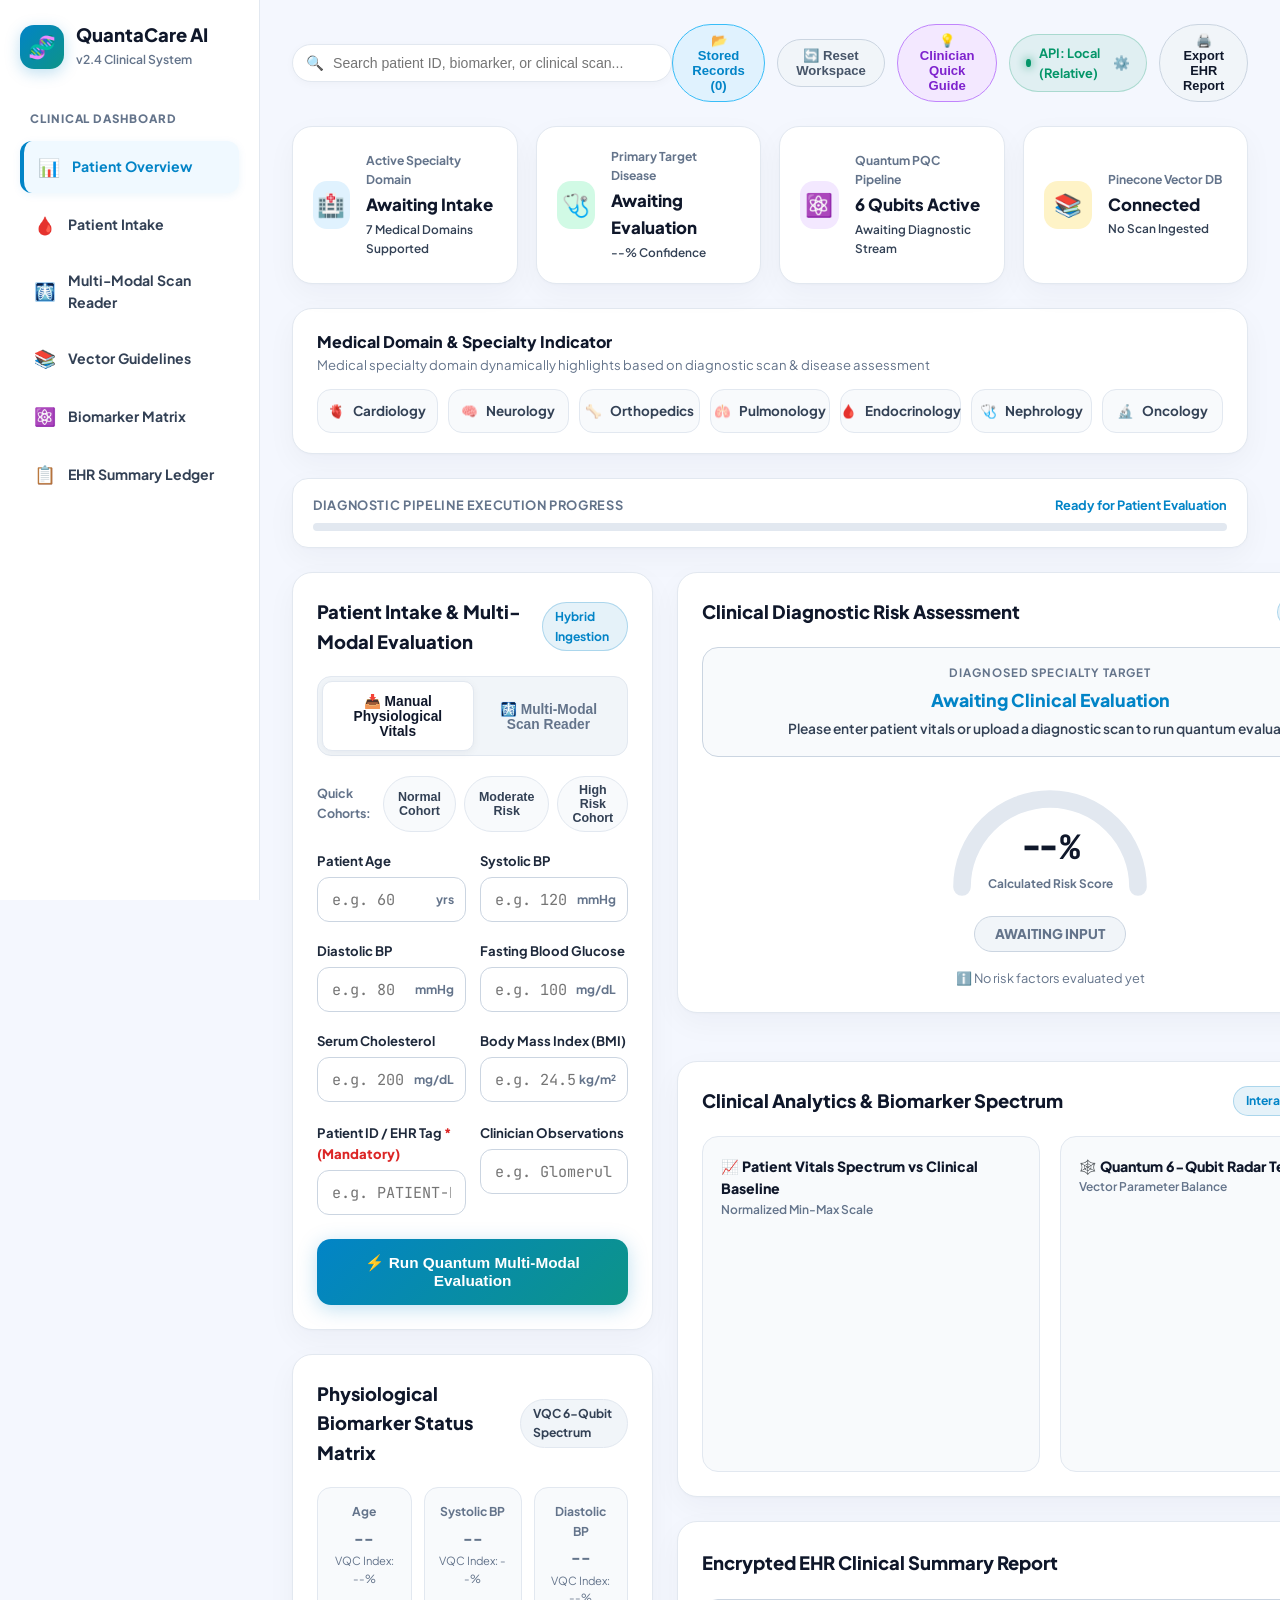
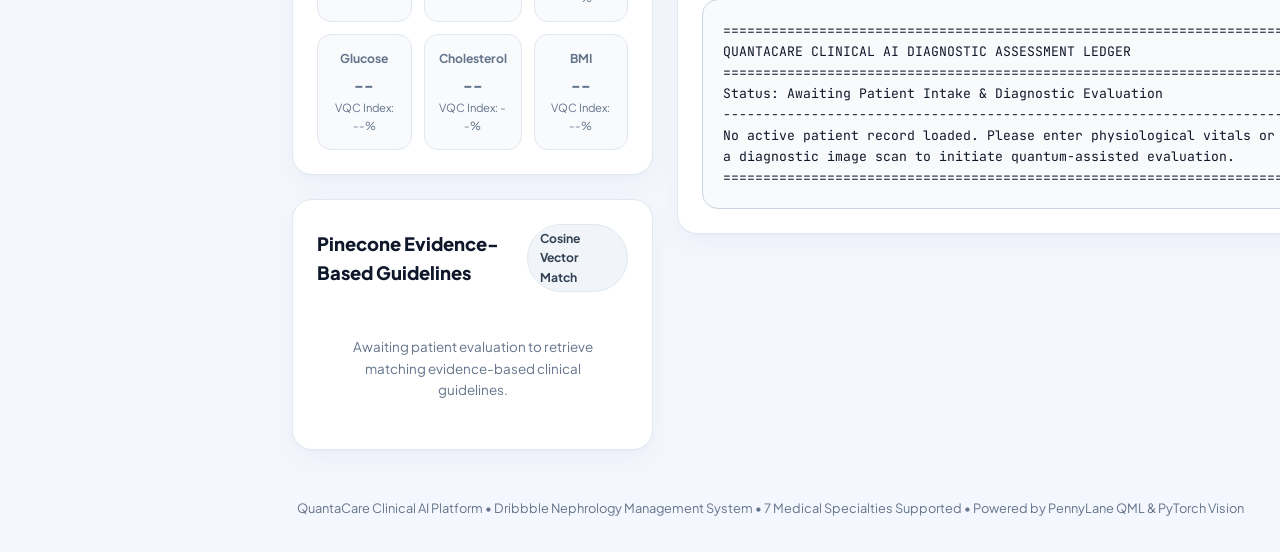
==== commit ddda9483: "Fix Vercel HTTP 404 scan error by adding auto-fallback Render API URL and inline ⚙️ API switcher" ====
--- a/templates/index.html
+++ b/templates/index.html
@@ -73,9 +73,10 @@
                     <button type="button" class="btn-history-toggle" id="btn_history_toggle">📂 Stored Records (<span id="stored_records_count">0</span>)</button>
                     <button type="button" class="btn-guide-toggle" id="btn_reset_workspace" style="background: #f1f5f9; color: #475569; border: 1px solid #cbd5e1;">🔄 Reset Workspace</button>
                     <button type="button" class="btn-guide-toggle" id="btn_guide_toggle">💡 Clinician Quick Guide</button>
-                    <div class="sys-pill live">
+                    <div class="sys-pill live" title="Backend API Target">
                         <span class="dot-pulse"></span>
-                        <span>Hybrid QML Engine Active</span>
+                        <span>API: <strong id="disp_api_url_label">Auto</strong></span>
+                        <button type="button" id="btn_change_api_url" style="background: none; border: none; cursor: pointer; color: #ffffff; font-size: 0.85rem; margin-left: 4px;" title="Set Render Backend API URL">⚙️</button>
                     </div>
                     <button type="button" class="btn-print-out" id="btn_print_report">🖨️ Export EHR Report</button>
                 </div>
--- a/static/css/vintage.css
+++ b/static/css/vintage.css
@@ -64,11 +64,16 @@
 .app-layout {
     display: flex;
     min-height: 100vh;
+    width: 100%;
+    max-width: 100vw;
+    overflow-x: hidden;
 }
 
 /* --- Sidebar --- */
 aside.sidebar {
-    width: 270px;
+    width: 260px;
+    min-width: 260px;
+    max-width: 260px;
     background: var(--bg-sidebar);
     border-right: 1px solid var(--border-color);
     display: flex;
@@ -79,6 +84,7 @@
     top: 0;
     height: 100vh;
     flex-shrink: 0;
+    z-index: 100;
 }
 
 .sidebar-header {
@@ -205,8 +211,12 @@
 /* --- Main Content Workspace --- */
 main.main-content {
     flex: 1;
-    padding: 28px 36px;
-    max-width: 1380px;
+    min-width: 0;
+    width: calc(100% - 260px);
+    padding: 24px 32px;
+    max-width: 1400px;
+    box-sizing: border-box;
+    margin: 0 auto;
 }
 
 /* Top Navbar */
@@ -448,16 +458,19 @@
 }
 
 .specialty-pill-grid {
-    display: grid;
-    grid-template-columns: repeat(7, 1fr);
+    display: flex;
+    flex-wrap: wrap;
     gap: 10px;
+    width: 100%;
 }
 
 .specialty-btn {
+    flex: 1 1 120px;
+    min-width: 110px;
     background: #f8fafc;
     border: 1px solid var(--border-color);
     border-radius: 14px;
-    padding: 12px 10px;
+    padding: 10px 14px;
     color: var(--text-secondary);
     font-weight: 700;
     font-size: 0.84rem;
@@ -469,6 +482,7 @@
     justify-content: center;
     gap: 8px;
     transition: all 0.25s ease;
+    white-space: nowrap;
 }
 
 .specialty-btn:hover {
